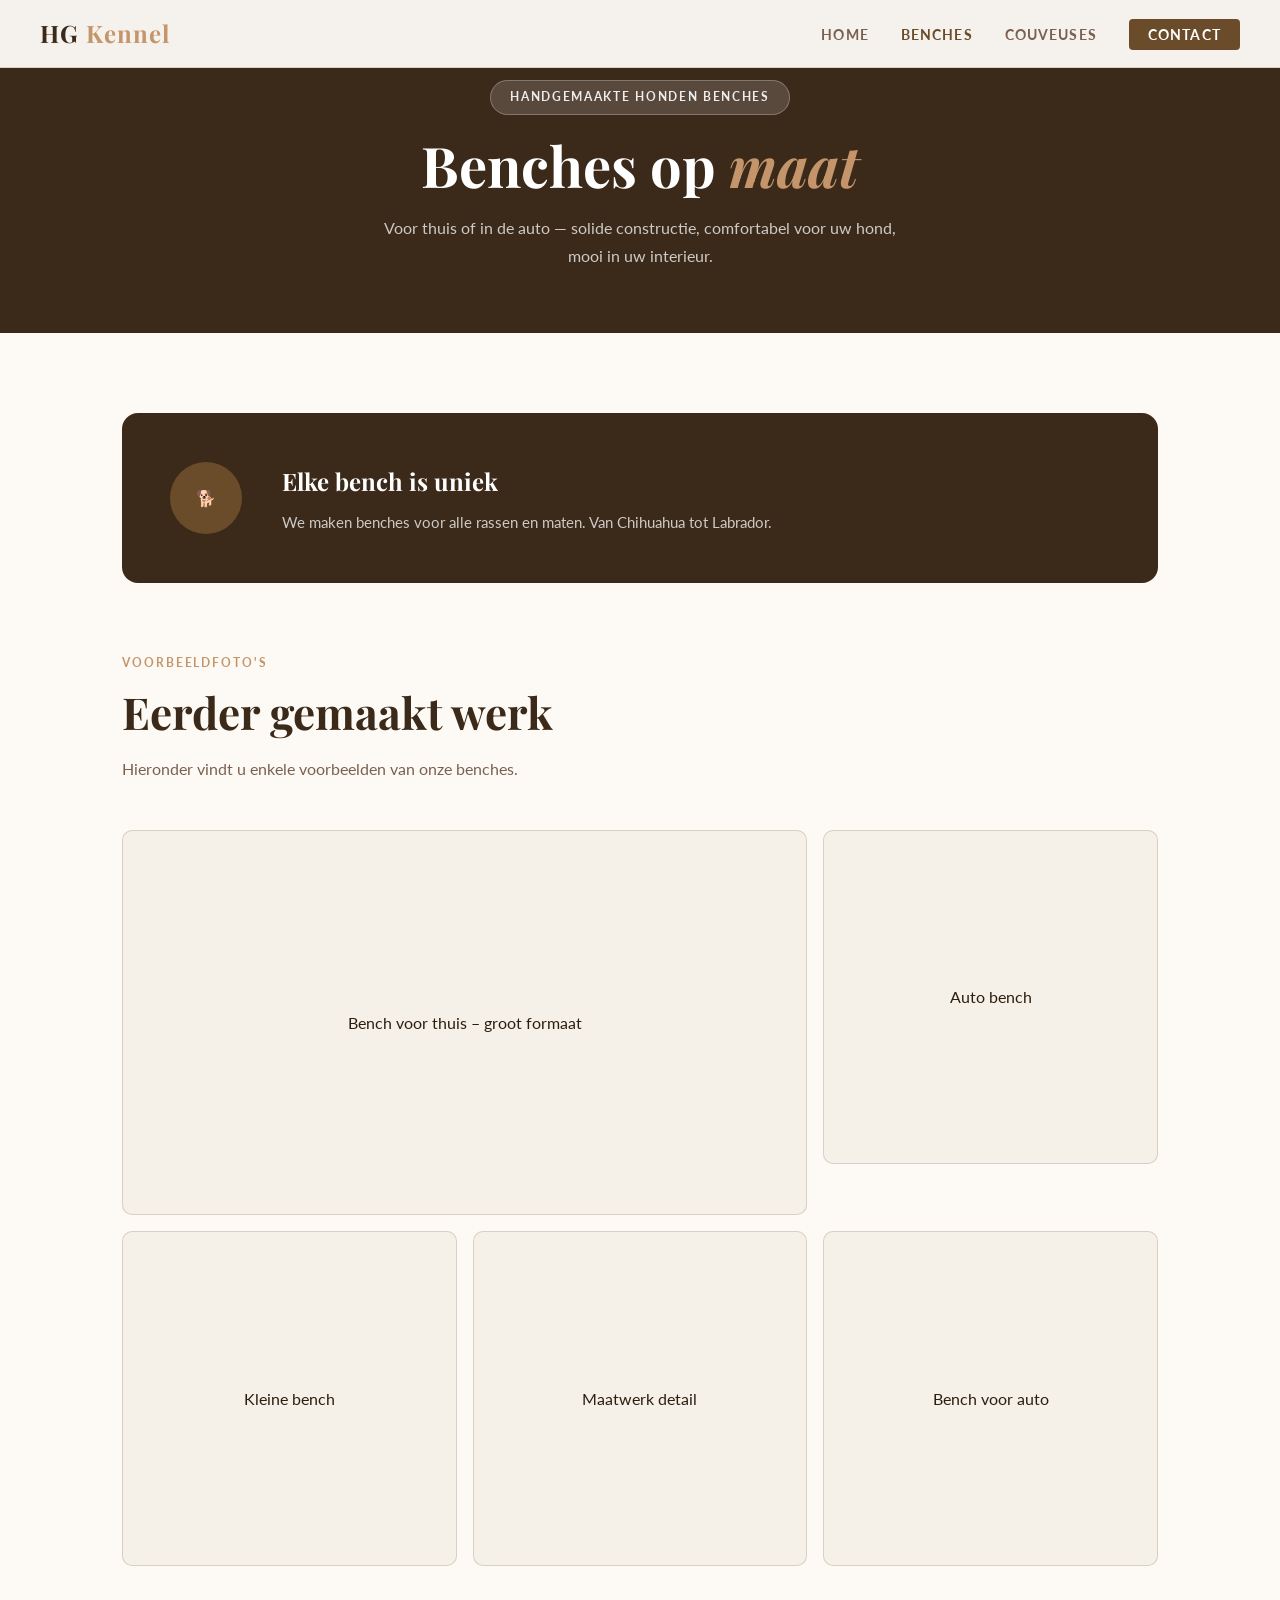
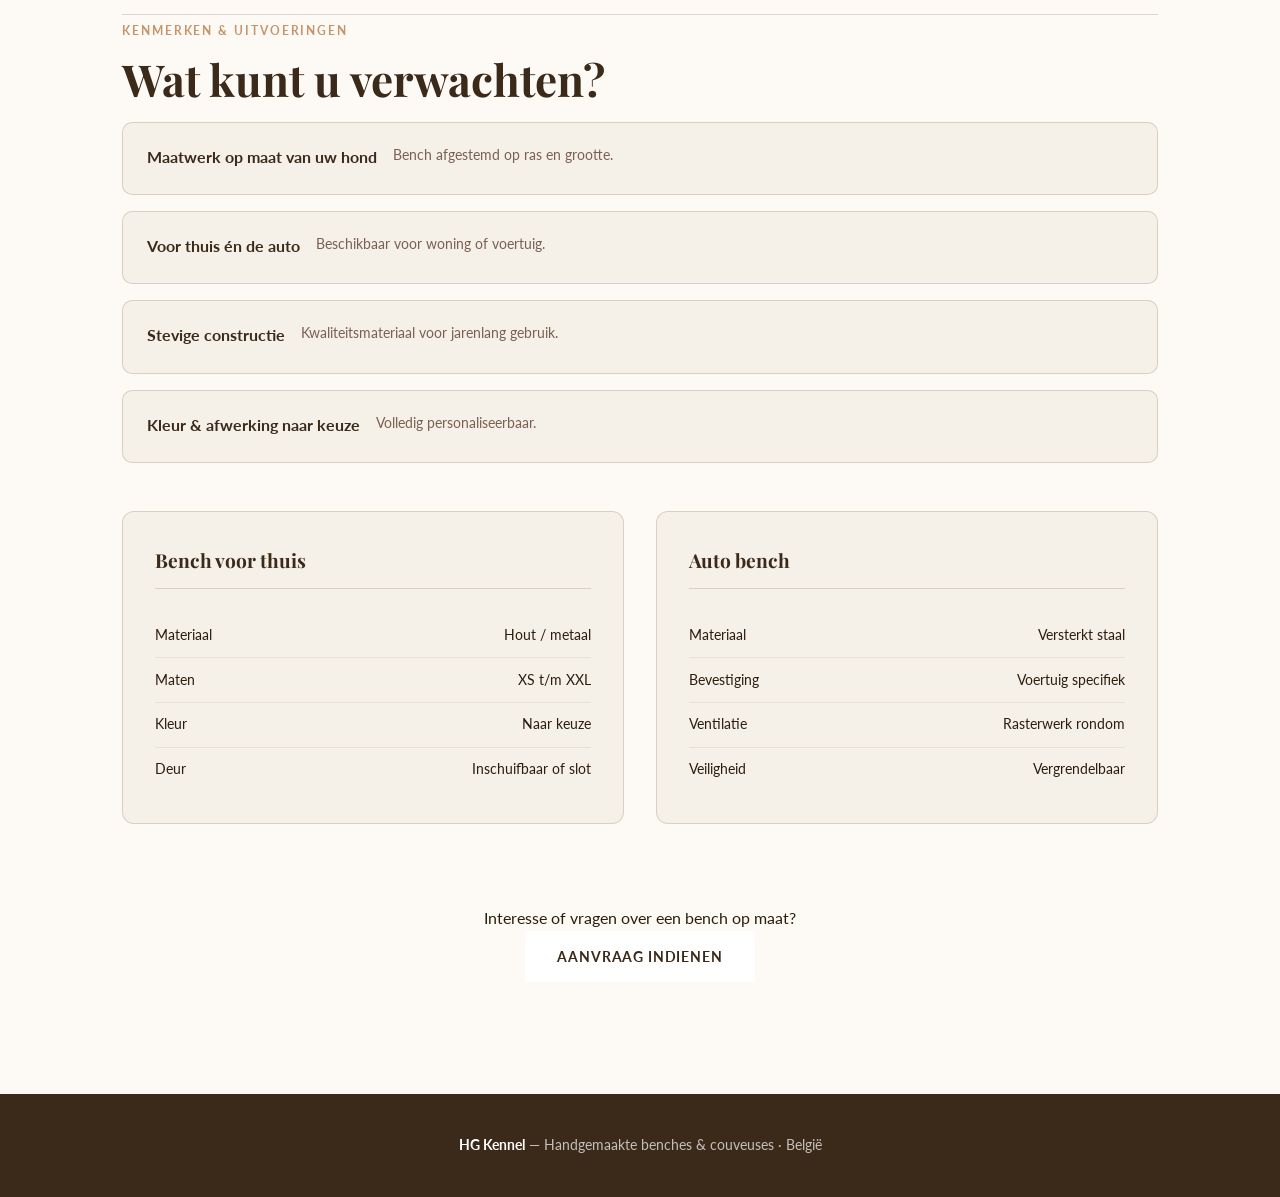
==== benches.html @ 260e10c1 "Add initial HTML structure and CSS for HG Kennel website - Created main pages: index.html, benches.h" ====
<!DOCTYPE html>
<html lang="nl">
<head>
<meta charset="UTF-8">
<meta name="viewport" content="width=device-width, initial-scale=1.0">
<title>Benches - HG Kennel</title>

<link href="https://fonts.googleapis.com/css2?family=Playfair+Display:wght@400;700&family=Lato:wght@300;400;700&display=swap" rel="stylesheet">
<link rel="stylesheet" href="css/style.css">
</head>

<body>

<nav>
  <a class="nav-logo" href="index.html">HG <span>Kennel</span></a>

  <ul class="nav-links">
    <li><a href="index.html">Home</a></li>
    <li><a href="benches.html" class="active">Benches</a></li>
    <li><a href="couveuses.html">Couveuses</a></li>
    <li><a href="contact.html" class="nav-cta">Contact</a></li>
  </ul>
</nav>

<div class="sub-hero">
    <span class="hero-badge">
      Handgemaakte honden benches
    </span>

    <h1>
      Benches op <em>maat</em>
    </h1>

    <p>
      Voor thuis of in de auto —
      solide constructie, comfortabel voor uw hond,
      mooi in uw interieur.
    </p>
</div>

<div class="section">

    <div class="highlight-box">

      <div class="hl-icon">
        🐕
      </div>

      <div>
        <h2>Elke bench is uniek</h2>

        <p>
          We maken benches voor alle rassen
          en maten. Van Chihuahua tot Labrador.
        </p>
      </div>

    </div>

    <span class="section-label">
      Voorbeeldfoto's
    </span>

    <h2 class="section-title">
      Eerder gemaakt werk
    </h2>

    <p class="section-sub">
      Hieronder vindt u enkele voorbeelden
      van onze benches.
    </p>

    <div class="gallery">

      <div class="gallery-item gallery-big">
        Bench voor thuis – groot formaat
      </div>

      <div class="gallery-item">
        Auto bench
      </div>

      <div class="gallery-item">
        Kleine bench
      </div>

      <div class="gallery-item">
        Maatwerk detail
      </div>

      <div class="gallery-item">
        Bench voor auto
      </div>

    </div>

    <hr class="divider">

    <span class="section-label">
      Kenmerken & uitvoeringen
    </span>

    <h2 class="section-title">
      Wat kunt u verwachten?
    </h2>

    <ul class="features-list">

      <li class="feature-item">
        <strong>Maatwerk op maat van uw hond</strong>
        <p>
          Bench afgestemd op ras en grootte.
        </p>
      </li>

      <li class="feature-item">
        <strong>Voor thuis én de auto</strong>
        <p>
          Beschikbaar voor woning of voertuig.
        </p>
      </li>

      <li class="feature-item">
        <strong>Stevige constructie</strong>
        <p>
          Kwaliteitsmateriaal voor jarenlang gebruik.
        </p>
      </li>

      <li class="feature-item">
        <strong>Kleur & afwerking naar keuze</strong>
        <p>
          Volledig personaliseerbaar.
        </p>
      </li>

    </ul>

    <div class="specs-grid">

      <div class="spec-card">

        <h3>Bench voor thuis</h3>

        <div class="spec-row">
          <span>Materiaal</span>
          <span>Hout / metaal</span>
        </div>

        <div class="spec-row">
          <span>Maten</span>
          <span>XS t/m XXL</span>
        </div>

        <div class="spec-row">
          <span>Kleur</span>
          <span>Naar keuze</span>
        </div>

        <div class="spec-row">
          <span>Deur</span>
          <span>Inschuifbaar of slot</span>
        </div>

      </div>

      <div class="spec-card">

        <h3>Auto bench</h3>

        <div class="spec-row">
          <span>Materiaal</span>
          <span>Versterkt staal</span>
        </div>

        <div class="spec-row">
          <span>Bevestiging</span>
          <span>Voertuig specifiek</span>
        </div>

        <div class="spec-row">
          <span>Ventilatie</span>
          <span>Rasterwerk rondom</span>
        </div>

        <div class="spec-row">
          <span>Veiligheid</span>
          <span>Vergrendelbaar</span>
        </div>

      </div>

    </div>

    <div style="text-align:center;padding:2rem 0;">

      <p>
        Interesse of vragen over een bench op maat?
      </p>

      <a href="contact.html"
         class="btn btn-primary">
         Aanvraag indienen
      </a>

    </div>

</div>

<footer>
  <p>
    <strong>HG Kennel</strong>
    — Handgemaakte benches &
    couveuses · België
  </p>
</footer>

</body>
</html>
---- css/style.css ----
*, *::before, *::after { box-sizing: border-box; margin: 0; padding: 0; }

  :root {
    --brown-dark: #3B2A1A;
    --brown-mid: #6B4C2A;
    --brown-light: #C4956A;
    --cream: #F5F0E8;
    --warm-white: #FDFAF5;
    --accent: #8B5E3C;
    --green: #4A6741;
    --text: #2C1E0F;
    --text-muted: #7A6050;
    --border: rgba(107,76,42,0.2);
  }

  html { scroll-behavior: smooth; font-size: 16px; }

  body {
    font-family: 'Lato', sans-serif;
    background: var(--warm-white);
    color: var(--text);
    line-height: 1.7;
    overflow-x: hidden;
  }

  /* ── NAV ── */
  nav {
    position: fixed; top: 0; left: 0; right: 0; z-index: 100;
    background: rgba(253,250,245,0.96);
    backdrop-filter: blur(8px);
    border-bottom: 1px solid var(--border);
    display: flex; align-items: center; justify-content: space-between;
    padding: 0 2.5rem; height: 68px;
  }
  .nav-logo {
    font-family: 'Playfair Display', serif;
    font-size: 1.5rem; font-weight: 700;
    color: var(--brown-dark); letter-spacing: 0.04em;
    text-decoration: none;
  }
  .nav-logo span { color: var(--brown-light); }
  .nav-links { display: flex; gap: 2rem; list-style: none; }
  .nav-links a {
    font-size: 0.875rem; font-weight: 700; letter-spacing: 0.08em;
    text-transform: uppercase; color: var(--text-muted);
    text-decoration: none; transition: color 0.2s;
  }
  .nav-links a:hover, .nav-links a.active { color: var(--brown-mid); }
  .nav-cta {
    background: var(--brown-mid); color: #fff !important;
    padding: 0.45rem 1.2rem; border-radius: 4px;
    transition: background 0.2s !important;
  }
  .nav-cta:hover { background: var(--brown-dark) !important; }

  /* ── PAGES ── */
  .page { display: none; padding-top: 68px; }
  .page.active { display: block; }

  /* ── HERO ── */
  .hero {
    min-height: 92vh;
    display: grid; place-items: center;
    background: linear-gradient(160deg, var(--brown-dark) 0%, var(--brown-mid) 60%, var(--brown-light) 100%);
    position: relative; overflow: hidden; text-align: center;
    padding: 4rem 2rem;
  }
  .hero::before {
    content: '';
    position: absolute; inset: 0;
    background: url("data:image/svg+xml,%3Csvg width='60' height='60' viewBox='0 0 60 60' xmlns='http://www.w3.org/2000/svg'%3E%3Cg fill='none' fill-rule='evenodd'%3E%3Cg fill='%23ffffff' fill-opacity='0.04'%3E%3Ccircle cx='30' cy='30' r='2'/%3E%3C/g%3E%3C/g%3E%3C/svg%3E");
  }
  .hero-inner { position: relative; z-index: 1; max-width: 720px; }
  .hero-badge {
    display: inline-block; background: rgba(255,255,255,0.15);
    color: rgba(255,255,255,0.9); font-size: 0.75rem; font-weight: 700;
    letter-spacing: 0.14em; text-transform: uppercase;
    padding: 0.4rem 1.2rem; border-radius: 100px;
    border: 1px solid rgba(255,255,255,0.25); margin-bottom: 1.5rem;
  }
  .hero h1 {
    font-family: 'Playfair Display', serif;
    font-size: clamp(2.5rem, 6vw, 4.5rem);
    color: #fff; line-height: 1.15; margin-bottom: 1.25rem;
  }
  .hero h1 em { font-style: italic; color: var(--brown-light); }
  .hero p {
    font-size: 1.125rem; color: rgba(255,255,255,0.82);
    max-width: 520px; margin: 0 auto 2.5rem;
  }
  .hero-btns { display: flex; gap: 1rem; justify-content: center; flex-wrap: wrap; }
  .btn {
    display: inline-block; padding: 0.85rem 2rem;
    font-size: 0.875rem; font-weight: 700; letter-spacing: 0.06em;
    text-transform: uppercase; text-decoration: none;
    border-radius: 4px; cursor: pointer; border: none;
    transition: transform 0.15s, opacity 0.15s;
  }
  .btn:hover { transform: translateY(-2px); opacity: 0.92; }
  .btn-primary { background: #fff; color: var(--brown-dark); }
  .btn-outline { background: transparent; color: #fff; border: 1.5px solid rgba(255,255,255,0.5); }

  /* ── USP STRIP ── */
  .usp-strip {
    background: var(--cream); border-top: 1px solid var(--border);
    border-bottom: 1px solid var(--border);
    display: flex; justify-content: center; flex-wrap: wrap; gap: 0;
  }
  .usp-item {
    display: flex; align-items: center; gap: 0.75rem;
    padding: 1.25rem 2.5rem; border-right: 1px solid var(--border);
    font-size: 0.875rem; font-weight: 700; color: var(--brown-mid);
    letter-spacing: 0.04em;
  }
  .usp-item:last-child { border-right: none; }
  .usp-icon {
    width: 36px; height: 36px; background: var(--brown-mid);
    border-radius: 50%; display: flex; align-items: center; justify-content: center;
    flex-shrink: 0;
  }
  .usp-icon svg { width: 18px; height: 18px; fill: #fff; }

  /* ── SECTION ── */
  .section { padding: 5rem 2rem; max-width: 1100px; margin: 0 auto; }
  .section-label {
    display: inline-block; color: var(--brown-light);
    font-size: 0.75rem; font-weight: 700; letter-spacing: 0.16em;
    text-transform: uppercase; margin-bottom: 0.75rem;
  }
  .section-title {
    font-family: 'Playfair Display', serif;
    font-size: clamp(1.75rem, 4vw, 2.75rem);
    color: var(--brown-dark); line-height: 1.2; margin-bottom: 1rem;
  }
  .section-sub {
    font-size: 1rem; color: var(--text-muted);
    max-width: 600px; margin-bottom: 3rem;
  }

  /* ── PRODUCT CARDS ── */
  .product-grid {
    display: grid; grid-template-columns: repeat(auto-fit, minmax(280px, 1fr));
    gap: 1.75rem; margin-bottom: 4rem;
  }
  .product-card {
    background: var(--warm-white);
    border: 1px solid var(--border); border-radius: 12px;
    overflow: hidden; cursor: pointer;
    transition: transform 0.2s, box-shadow 0.2s;
  }
  .product-card:hover { transform: translateY(-6px); box-shadow: 0 12px 32px rgba(59,42,26,0.12); }
  .card-img {
    height: 220px; background: var(--cream);
    display: flex; align-items: center; justify-content: center;
    overflow: hidden; position: relative;
  }
  .card-img svg { width: 120px; height: 120px; opacity: 0.25; }
  .card-img-label {
    position: absolute; bottom: 12px; left: 12px;
    background: var(--brown-mid); color: #fff;
    font-size: 0.7rem; font-weight: 700; letter-spacing: 0.1em;
    text-transform: uppercase; padding: 0.3rem 0.75rem; border-radius: 100px;
  }
  .card-body { padding: 1.5rem; }
  .card-body h3 {
    font-family: 'Playfair Display', serif;
    font-size: 1.25rem; color: var(--brown-dark); margin-bottom: 0.5rem;
  }
  .card-body p { font-size: 0.9rem; color: var(--text-muted); margin-bottom: 1.25rem; }
  .card-link {
    font-size: 0.8rem; font-weight: 700; letter-spacing: 0.08em;
    text-transform: uppercase; color: var(--brown-mid); text-decoration: none;
    display: inline-flex; align-items: center; gap: 0.4rem;
  }
  .card-link svg { width: 14px; height: 14px; }

  /* ── PHOTO GALLERY ── */
  .gallery {
    display: grid;
    grid-template-columns: repeat(3, 1fr);
    gap: 1rem; margin-bottom: 3rem;
  }
  .gallery-item {
    border-radius: 10px; overflow: hidden;
    background: var(--cream); aspect-ratio: 1;
    display: flex; align-items: center; justify-content: center;
    border: 1px solid var(--border); position: relative;
  }
  .gallery-item svg { width: 64px; height: 64px; opacity: 0.2; }
  .gallery-item .photo-placeholder {
    position: absolute; inset: 0;
    display: flex; flex-direction: column;
    align-items: center; justify-content: center; gap: 0.5rem;
  }
  .gallery-item .photo-placeholder span {
    font-size: 0.7rem; color: var(--text-muted);
    font-weight: 700; letter-spacing: 0.06em;
    text-transform: uppercase;
  }
  .gallery-big { grid-column: span 2; aspect-ratio: 16/9; }

  /* ── SPECS TABLE ── */
  .specs-grid {
    display: grid; grid-template-columns: 1fr 1fr; gap: 2rem; margin-bottom: 3rem;
  }
  .spec-card {
    background: var(--cream); border-radius: 12px;
    padding: 2rem; border: 1px solid var(--border);
  }
  .spec-card h3 {
    font-family: 'Playfair Display', serif;
    color: var(--brown-dark); font-size: 1.2rem; margin-bottom: 1.5rem;
    padding-bottom: 0.75rem; border-bottom: 1px solid var(--border);
  }
  .spec-row {
    display: flex; justify-content: space-between; align-items: flex-start;
    padding: 0.6rem 0; border-bottom: 1px solid rgba(107,76,42,0.1);
    font-size: 0.9rem;
  }
  .spec-row:last-child { border-bottom: none; }
  .spec-key { color: var(--text-muted); }
  .spec-val { color: var(--brown-dark); font-weight: 700; text-align: right; max-width: 55%; }

  /* ── CONTACT FORM ── */
  .form-wrap {
    background: var(--cream); border-radius: 16px;
    border: 1px solid var(--border); padding: 3rem;
    max-width: 680px;
  }
  .form-title {
    font-family: 'Playfair Display', serif;
    font-size: 1.75rem; color: var(--brown-dark); margin-bottom: 0.5rem;
  }
  .form-sub { font-size: 0.9rem; color: var(--text-muted); margin-bottom: 2rem; }
  .form-grid { display: grid; grid-template-columns: 1fr 1fr; gap: 1.25rem; }
  .form-group { display: flex; flex-direction: column; gap: 0.4rem; }
  .form-group.full { grid-column: span 2; }
  .form-group label {
    font-size: 0.78rem; font-weight: 700; letter-spacing: 0.08em;
    text-transform: uppercase; color: var(--text-muted);
  }
  .form-group input, .form-group select, .form-group textarea {
    background: var(--warm-white); border: 1px solid var(--border);
    border-radius: 6px; padding: 0.75rem 1rem;
    font-family: 'Lato', sans-serif; font-size: 0.95rem; color: var(--text);
    outline: none; transition: border-color 0.2s;
    width: 100%;
  }
  .form-group input:focus, .form-group select:focus, .form-group textarea:focus {
    border-color: var(--brown-light);
  }
  .form-group textarea { min-height: 120px; resize: vertical; }
  .form-submit {
    margin-top: 1.5rem;
    background: var(--brown-mid); color: #fff;
    padding: 0.9rem 2.5rem; border: none; border-radius: 6px;
    font-family: 'Lato', sans-serif; font-size: 0.875rem; font-weight: 700;
    letter-spacing: 0.08em; text-transform: uppercase; cursor: pointer;
    transition: background 0.2s;
  }
  .form-submit:hover { background: var(--brown-dark); }
  .form-success {
    display: none; background: #EAF3E0; border: 1px solid #7BAD5B;
    color: #2E5B1A; border-radius: 8px; padding: 1rem 1.5rem;
    margin-top: 1rem; font-size: 0.9rem;
  }
  .form-success.show { display: block; }

  /* ── PAGE-SPECIFIC HERO ── */
  .sub-hero {
    background: var(--brown-dark); padding: 5rem 2rem 4rem;
    text-align: center;
  }
  .sub-hero .hero-badge { margin-bottom: 1rem; }
  .sub-hero h1 {
    font-family: 'Playfair Display', serif;
    font-size: clamp(2rem, 5vw, 3.5rem); color: #fff;
    line-height: 1.2; margin-bottom: 1rem;
  }
  .sub-hero h1 em { font-style: italic; color: var(--brown-light); }
  .sub-hero p { color: rgba(255,255,255,0.75); max-width: 540px; margin: 0 auto; }

  /* ── DIVIDER ── */
  .divider { border: none; border-top: 1px solid var(--border); margin: 0; }

  /* ── HIGHLIGHT BOX ── */
  .highlight-box {
    background: var(--brown-dark); color: #fff;
    border-radius: 16px; padding: 3rem; display: flex;
    align-items: center; gap: 2.5rem; margin-bottom: 4rem;
    flex-wrap: wrap;
  }
  .highlight-box .hl-icon {
    width: 72px; height: 72px; background: var(--brown-mid);
    border-radius: 50%; display: flex; align-items: center; justify-content: center;
    flex-shrink: 0;
  }
  .highlight-box .hl-icon svg { width: 36px; height: 36px; fill: #fff; }
  .highlight-box h2 {
    font-family: 'Playfair Display', serif;
    font-size: 1.5rem; margin-bottom: 0.5rem;
  }
  .highlight-box p { color: rgba(255,255,255,0.75); font-size: 0.95rem; }

  /* ── FEATURES LIST ── */
  .features-list { list-style: none; display: grid; gap: 1rem; margin-bottom: 3rem; }
  .feature-item {
    display: flex; align-items: flex-start; gap: 1rem;
    padding: 1.25rem 1.5rem; background: var(--cream);
    border-radius: 10px; border: 1px solid var(--border);
  }
  .feature-dot {
    width: 10px; height: 10px; background: var(--brown-light);
    border-radius: 50%; margin-top: 7px; flex-shrink: 0;
  }
  .feature-item strong { display: block; color: var(--brown-dark); margin-bottom: 0.25rem; }
  .feature-item p { font-size: 0.9rem; color: var(--text-muted); margin: 0; }

  /* ── FOOTER ── */
  footer {
    background: var(--brown-dark); color: rgba(255,255,255,0.7);
    text-align: center; padding: 2.5rem; font-size: 0.85rem;
    margin-top: 0;
  }
  footer strong { color: #fff; }

  @media (max-width: 700px) {
    nav { padding: 0 1.25rem; }
    .nav-links { gap: 1rem; }
    .usp-item { padding: 1rem 1.25rem; font-size: 0.8rem; }
    .specs-grid { grid-template-columns: 1fr; }
    .form-grid { grid-template-columns: 1fr; }
    .form-group.full { grid-column: span 1; }
    .gallery { grid-template-columns: repeat(2, 1fr); }
    .gallery-big { grid-column: span 2; }
    .form-wrap { padding: 1.75rem; }
    .highlight-box { flex-direction: column; text-align: center; }
  }
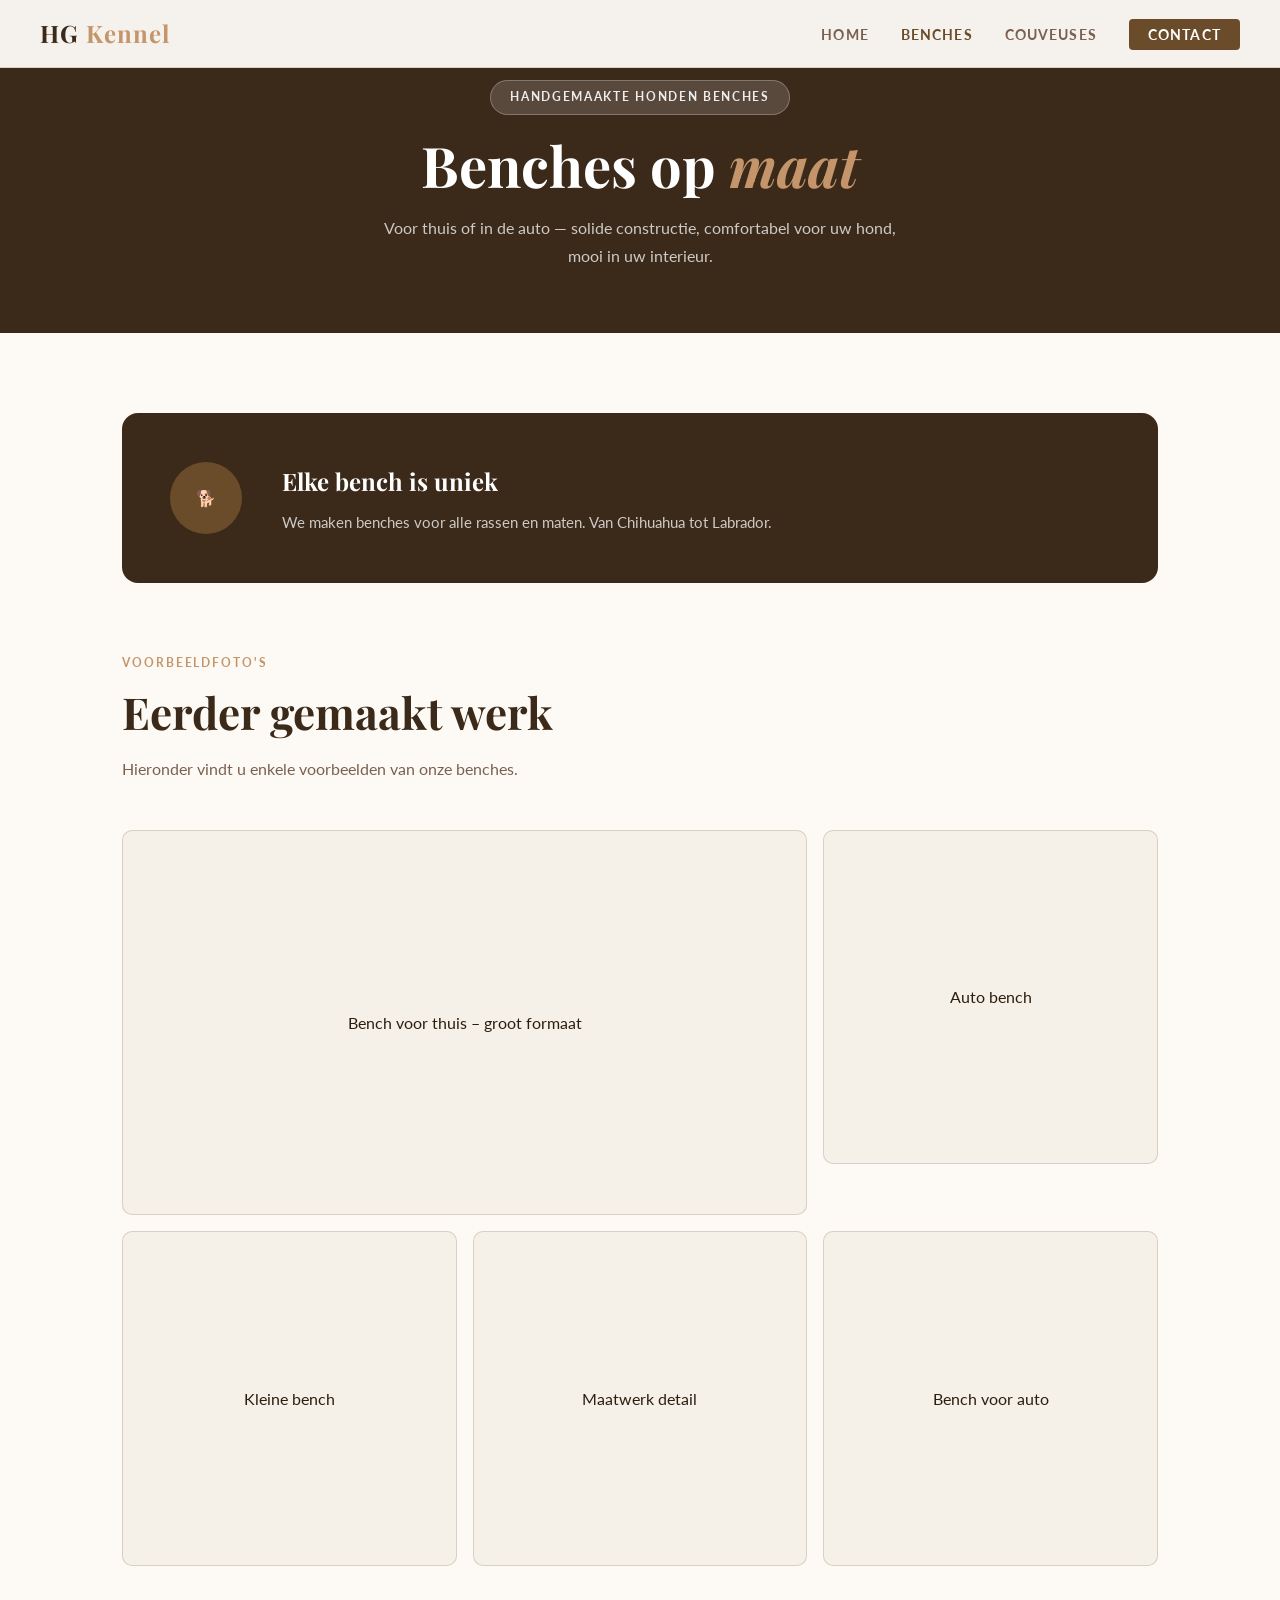
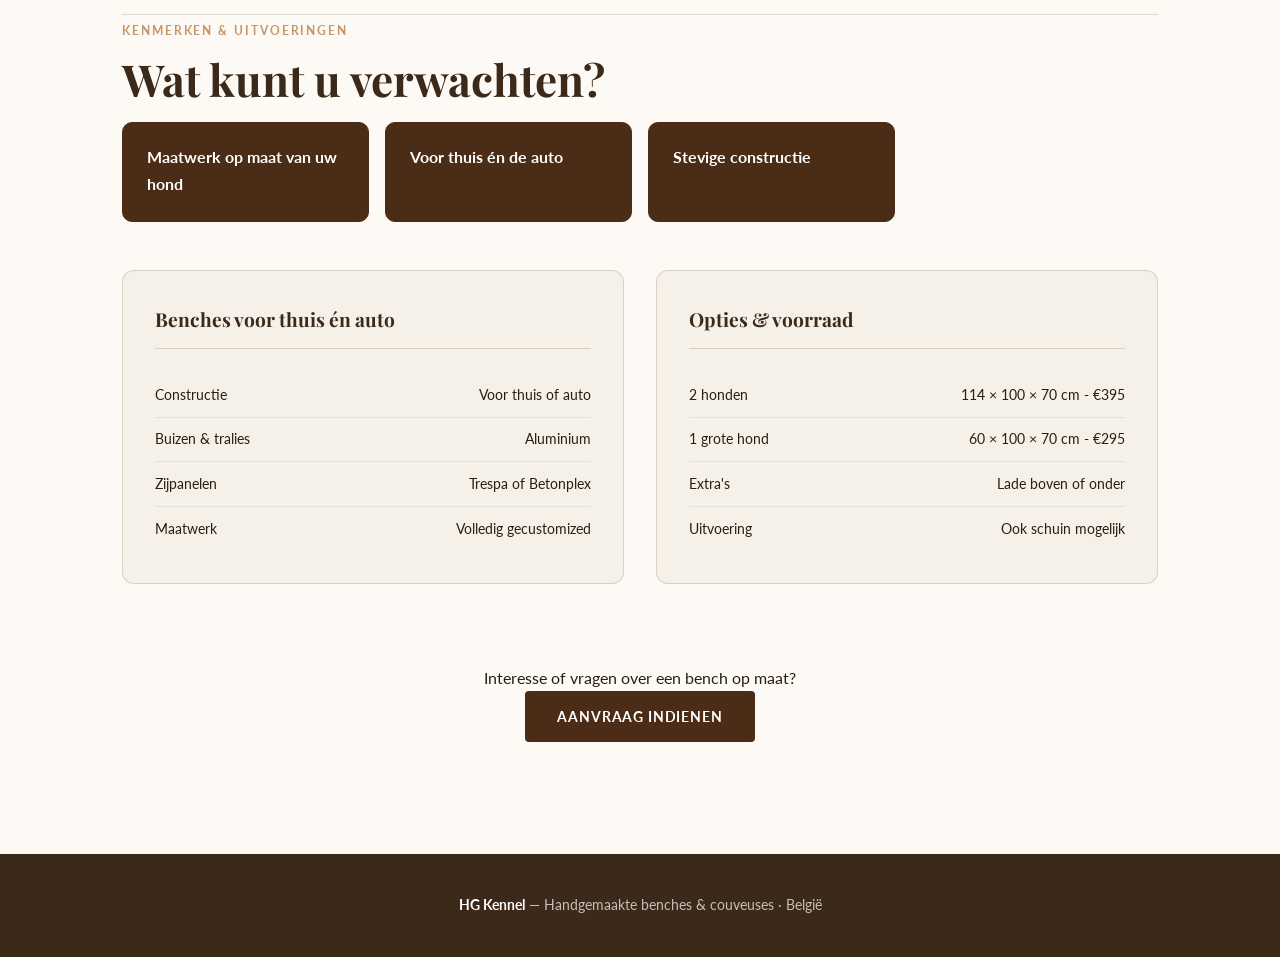
==== commit 1de75e95: "test" ====
--- a/benches.html
+++ b/benches.html
@@ -104,35 +104,23 @@
       Wat kunt u verwachten?
     </h2>
 
-    <ul class="features-list">
-
-      <li class="feature-item">
-        <strong>Maatwerk op maat van uw hond</strong>
-        <p>
-          Bench afgestemd op ras en grootte.
-        </p>
+    <ul class="features-list" style="display:grid;grid-template-columns:repeat(4,1fr);gap:1rem;width:100%;">
+
+      <li class="feature-item" style="background:#4a2c17;border-color:#4a2c17;color:#fff;">
+        <strong style="color:#fff;">Maatwerk op maat van uw hond</strong>
+        
       </li>
 
-      <li class="feature-item">
-        <strong>Voor thuis én de auto</strong>
-        <p>
-          Beschikbaar voor woning of voertuig.
-        </p>
+      <li class="feature-item" style="background:#4a2c17;border-color:#4a2c17;color:#fff;">
+        <strong style="color:#fff;">Voor thuis én de auto</strong>
+        
       </li>
 
-      <li class="feature-item">
-        <strong>Stevige constructie</strong>
-        <p>
-          Kwaliteitsmateriaal voor jarenlang gebruik.
-        </p>
+      <li class="feature-item" style="background:#4a2c17;border-color:#4a2c17;color:#fff;">
+        <strong style="color:#fff;">Stevige constructie</strong>
+        
       </li>
 
-      <li class="feature-item">
-        <strong>Kleur & afwerking naar keuze</strong>
-        <p>
-          Volledig personaliseerbaar.
-        </p>
-      </li>
 
     </ul>
 
@@ -140,52 +128,52 @@
 
       <div class="spec-card">
 
-        <h3>Bench voor thuis</h3>
-
-        <div class="spec-row">
-          <span>Materiaal</span>
-          <span>Hout / metaal</span>
-        </div>
-
-        <div class="spec-row">
-          <span>Maten</span>
-          <span>XS t/m XXL</span>
-        </div>
-
-        <div class="spec-row">
-          <span>Kleur</span>
-          <span>Naar keuze</span>
-        </div>
-
-        <div class="spec-row">
-          <span>Deur</span>
-          <span>Inschuifbaar of slot</span>
+        <h3>Benches voor thuis én auto</h3>
+
+        <div class="spec-row">
+          <span>Constructie</span>
+          <span>Voor thuis of auto</span>
+        </div>
+
+        <div class="spec-row">
+          <span>Buizen & tralies</span>
+          <span>Aluminium</span>
+        </div>
+
+        <div class="spec-row">
+          <span>Zijpanelen</span>
+          <span>Trespa of Betonplex</span>
+        </div>
+
+        <div class="spec-row">
+          <span>Maatwerk</span>
+          <span>Volledig gecustomized</span>
         </div>
 
       </div>
 
       <div class="spec-card">
 
-        <h3>Auto bench</h3>
-
-        <div class="spec-row">
-          <span>Materiaal</span>
-          <span>Versterkt staal</span>
-        </div>
-
-        <div class="spec-row">
-          <span>Bevestiging</span>
-          <span>Voertuig specifiek</span>
-        </div>
-
-        <div class="spec-row">
-          <span>Ventilatie</span>
-          <span>Rasterwerk rondom</span>
-        </div>
-
-        <div class="spec-row">
-          <span>Veiligheid</span>
-          <span>Vergrendelbaar</span>
+        <h3>Opties & voorraad</h3>
+
+        <div class="spec-row">
+          <span>2 honden</span>
+          <span>114 × 100 × 70 cm - €395</span>
+        </div>
+
+        <div class="spec-row">
+          <span>1 grote hond</span>
+          <span>60 × 100 × 70 cm - €295</span>
+        </div>
+
+        <div class="spec-row">
+          <span>Extra's</span>
+          <span>Lade boven of onder</span>
+        </div>
+
+        <div class="spec-row">
+          <span>Uitvoering</span>
+          <span>Ook schuin mogelijk</span>
         </div>
 
       </div>
@@ -199,7 +187,7 @@
       </p>
 
       <a href="contact.html"
-         class="btn btn-primary">
+         class="btn btn-primary" style="background:#4a2c17;border-color:#4a2c17;color:#fff;">
          Aanvraag indienen
       </a>
 
--- a/css/style.css
+++ b/css/style.css
@@ -1,338 +1,338 @@
-  *, *::before, *::after { box-sizing: border-box; margin: 0; padding: 0; }
-
-  :root {
-    --brown-dark: #3B2A1A;
-    --brown-mid: #6B4C2A;
-    --brown-light: #C4956A;
-    --cream: #F5F0E8;
-    --warm-white: #FDFAF5;
-    --accent: #8B5E3C;
-    --green: #4A6741;
-    --text: #2C1E0F;
-    --text-muted: #7A6050;
-    --border: rgba(107,76,42,0.2);
-  }
-
-  html { scroll-behavior: smooth; font-size: 16px; }
-
-  body {
-    font-family: 'Lato', sans-serif;
-    background: var(--warm-white);
-    color: var(--text);
-    line-height: 1.7;
-    overflow-x: hidden;
-  }
-
-  /* ── NAV ── */
-  nav {
-    position: fixed; top: 0; left: 0; right: 0; z-index: 100;
-    background: rgba(253,250,245,0.96);
-    backdrop-filter: blur(8px);
-    border-bottom: 1px solid var(--border);
-    display: flex; align-items: center; justify-content: space-between;
-    padding: 0 2.5rem; height: 68px;
-  }
-  .nav-logo {
-    font-family: 'Playfair Display', serif;
-    font-size: 1.5rem; font-weight: 700;
-    color: var(--brown-dark); letter-spacing: 0.04em;
-    text-decoration: none;
-  }
-  .nav-logo span { color: var(--brown-light); }
-  .nav-links { display: flex; gap: 2rem; list-style: none; }
-  .nav-links a {
-    font-size: 0.875rem; font-weight: 700; letter-spacing: 0.08em;
-    text-transform: uppercase; color: var(--text-muted);
-    text-decoration: none; transition: color 0.2s;
-  }
-  .nav-links a:hover, .nav-links a.active { color: var(--brown-mid); }
-  .nav-cta {
-    background: var(--brown-mid); color: #fff !important;
-    padding: 0.45rem 1.2rem; border-radius: 4px;
-    transition: background 0.2s !important;
-  }
-  .nav-cta:hover { background: var(--brown-dark) !important; }
-
-  /* ── PAGES ── */
-  .page { display: none; padding-top: 68px; }
-  .page.active { display: block; }
-
-  /* ── HERO ── */
-  .hero {
-    min-height: 92vh;
-    display: grid; place-items: center;
-    background: linear-gradient(160deg, var(--brown-dark) 0%, var(--brown-mid) 60%, var(--brown-light) 100%);
-    position: relative; overflow: hidden; text-align: center;
-    padding: 4rem 2rem;
-  }
-  .hero::before {
-    content: '';
-    position: absolute; inset: 0;
-    background: url("data:image/svg+xml,%3Csvg width='60' height='60' viewBox='0 0 60 60' xmlns='http://www.w3.org/2000/svg'%3E%3Cg fill='none' fill-rule='evenodd'%3E%3Cg fill='%23ffffff' fill-opacity='0.04'%3E%3Ccircle cx='30' cy='30' r='2'/%3E%3C/g%3E%3C/g%3E%3C/svg%3E");
-  }
-  .hero-inner { position: relative; z-index: 1; max-width: 720px; }
-  .hero-badge {
-    display: inline-block; background: rgba(255,255,255,0.15);
-    color: rgba(255,255,255,0.9); font-size: 0.75rem; font-weight: 700;
-    letter-spacing: 0.14em; text-transform: uppercase;
-    padding: 0.4rem 1.2rem; border-radius: 100px;
-    border: 1px solid rgba(255,255,255,0.25); margin-bottom: 1.5rem;
-  }
-  .hero h1 {
-    font-family: 'Playfair Display', serif;
-    font-size: clamp(2.5rem, 6vw, 4.5rem);
-    color: #fff; line-height: 1.15; margin-bottom: 1.25rem;
-  }
-  .hero h1 em { font-style: italic; color: var(--brown-light); }
-  .hero p {
-    font-size: 1.125rem; color: rgba(255,255,255,0.82);
-    max-width: 520px; margin: 0 auto 2.5rem;
-  }
-  .hero-btns { display: flex; gap: 1rem; justify-content: center; flex-wrap: wrap; }
-  .btn {
-    display: inline-block; padding: 0.85rem 2rem;
-    font-size: 0.875rem; font-weight: 700; letter-spacing: 0.06em;
-    text-transform: uppercase; text-decoration: none;
-    border-radius: 4px; cursor: pointer; border: none;
-    transition: transform 0.15s, opacity 0.15s;
-  }
-  .btn:hover { transform: translateY(-2px); opacity: 0.92; }
-  .btn-primary { background: #fff; color: var(--brown-dark); }
-  .btn-outline { background: transparent; color: #fff; border: 1.5px solid rgba(255,255,255,0.5); }
-
-  /* ── USP STRIP ── */
-  .usp-strip {
-    background: var(--cream); border-top: 1px solid var(--border);
-    border-bottom: 1px solid var(--border);
-    display: flex; justify-content: center; flex-wrap: wrap; gap: 0;
-  }
-  .usp-item {
-    display: flex; align-items: center; gap: 0.75rem;
-    padding: 1.25rem 2.5rem; border-right: 1px solid var(--border);
-    font-size: 0.875rem; font-weight: 700; color: var(--brown-mid);
-    letter-spacing: 0.04em;
-  }
-  .usp-item:last-child { border-right: none; }
-  .usp-icon {
-    width: 36px; height: 36px; background: var(--brown-mid);
-    border-radius: 50%; display: flex; align-items: center; justify-content: center;
-    flex-shrink: 0;
-  }
-  .usp-icon svg { width: 18px; height: 18px; fill: #fff; }
-
-  /* ── SECTION ── */
-  .section { padding: 5rem 2rem; max-width: 1100px; margin: 0 auto; }
-  .section-label {
-    display: inline-block; color: var(--brown-light);
-    font-size: 0.75rem; font-weight: 700; letter-spacing: 0.16em;
-    text-transform: uppercase; margin-bottom: 0.75rem;
-  }
-  .section-title {
-    font-family: 'Playfair Display', serif;
-    font-size: clamp(1.75rem, 4vw, 2.75rem);
-    color: var(--brown-dark); line-height: 1.2; margin-bottom: 1rem;
-  }
-  .section-sub {
-    font-size: 1rem; color: var(--text-muted);
-    max-width: 600px; margin-bottom: 3rem;
-  }
-
-  /* ── PRODUCT CARDS ── */
-  .product-grid {
-    display: grid; grid-template-columns: repeat(auto-fit, minmax(280px, 1fr));
-    gap: 1.75rem; margin-bottom: 4rem;
-  }
-  .product-card {
-    background: var(--warm-white);
-    border: 1px solid var(--border); border-radius: 12px;
-    overflow: hidden; cursor: pointer;
-    transition: transform 0.2s, box-shadow 0.2s;
-  }
-  .product-card:hover { transform: translateY(-6px); box-shadow: 0 12px 32px rgba(59,42,26,0.12); }
-  .card-img {
-    height: 220px; background: var(--cream);
-    display: flex; align-items: center; justify-content: center;
-    overflow: hidden; position: relative;
-  }
-  .card-img svg { width: 120px; height: 120px; opacity: 0.25; }
-  .card-img-label {
-    position: absolute; bottom: 12px; left: 12px;
-    background: var(--brown-mid); color: #fff;
-    font-size: 0.7rem; font-weight: 700; letter-spacing: 0.1em;
-    text-transform: uppercase; padding: 0.3rem 0.75rem; border-radius: 100px;
-  }
-  .card-body { padding: 1.5rem; }
-  .card-body h3 {
-    font-family: 'Playfair Display', serif;
-    font-size: 1.25rem; color: var(--brown-dark); margin-bottom: 0.5rem;
-  }
-  .card-body p { font-size: 0.9rem; color: var(--text-muted); margin-bottom: 1.25rem; }
-  .card-link {
-    font-size: 0.8rem; font-weight: 700; letter-spacing: 0.08em;
-    text-transform: uppercase; color: var(--brown-mid); text-decoration: none;
-    display: inline-flex; align-items: center; gap: 0.4rem;
-  }
-  .card-link svg { width: 14px; height: 14px; }
-
-  /* ── PHOTO GALLERY ── */
-  .gallery {
-    display: grid;
-    grid-template-columns: repeat(3, 1fr);
-    gap: 1rem; margin-bottom: 3rem;
-  }
-  .gallery-item {
-    border-radius: 10px; overflow: hidden;
-    background: var(--cream); aspect-ratio: 1;
-    display: flex; align-items: center; justify-content: center;
-    border: 1px solid var(--border); position: relative;
-  }
-  .gallery-item svg { width: 64px; height: 64px; opacity: 0.2; }
-  .gallery-item .photo-placeholder {
-    position: absolute; inset: 0;
-    display: flex; flex-direction: column;
-    align-items: center; justify-content: center; gap: 0.5rem;
-  }
-  .gallery-item .photo-placeholder span {
-    font-size: 0.7rem; color: var(--text-muted);
-    font-weight: 700; letter-spacing: 0.06em;
-    text-transform: uppercase;
-  }
-  .gallery-big { grid-column: span 2; aspect-ratio: 16/9; }
-
-  /* ── SPECS TABLE ── */
-  .specs-grid {
-    display: grid; grid-template-columns: 1fr 1fr; gap: 2rem; margin-bottom: 3rem;
-  }
-  .spec-card {
-    background: var(--cream); border-radius: 12px;
-    padding: 2rem; border: 1px solid var(--border);
-  }
-  .spec-card h3 {
-    font-family: 'Playfair Display', serif;
-    color: var(--brown-dark); font-size: 1.2rem; margin-bottom: 1.5rem;
-    padding-bottom: 0.75rem; border-bottom: 1px solid var(--border);
-  }
-  .spec-row {
-    display: flex; justify-content: space-between; align-items: flex-start;
-    padding: 0.6rem 0; border-bottom: 1px solid rgba(107,76,42,0.1);
-    font-size: 0.9rem;
-  }
-  .spec-row:last-child { border-bottom: none; }
-  .spec-key { color: var(--text-muted); }
-  .spec-val { color: var(--brown-dark); font-weight: 700; text-align: right; max-width: 55%; }
-
-  /* ── CONTACT FORM ── */
-  .form-wrap {
-    background: var(--cream); border-radius: 16px;
-    border: 1px solid var(--border); padding: 3rem;
-    max-width: 680px;
-  }
-  .form-title {
-    font-family: 'Playfair Display', serif;
-    font-size: 1.75rem; color: var(--brown-dark); margin-bottom: 0.5rem;
-  }
-  .form-sub { font-size: 0.9rem; color: var(--text-muted); margin-bottom: 2rem; }
-  .form-grid { display: grid; grid-template-columns: 1fr 1fr; gap: 1.25rem; }
-  .form-group { display: flex; flex-direction: column; gap: 0.4rem; }
-  .form-group.full { grid-column: span 2; }
-  .form-group label {
-    font-size: 0.78rem; font-weight: 700; letter-spacing: 0.08em;
-    text-transform: uppercase; color: var(--text-muted);
-  }
-  .form-group input, .form-group select, .form-group textarea {
-    background: var(--warm-white); border: 1px solid var(--border);
-    border-radius: 6px; padding: 0.75rem 1rem;
-    font-family: 'Lato', sans-serif; font-size: 0.95rem; color: var(--text);
-    outline: none; transition: border-color 0.2s;
-    width: 100%;
-  }
-  .form-group input:focus, .form-group select:focus, .form-group textarea:focus {
-    border-color: var(--brown-light);
-  }
-  .form-group textarea { min-height: 120px; resize: vertical; }
-  .form-submit {
-    margin-top: 1.5rem;
-    background: var(--brown-mid); color: #fff;
-    padding: 0.9rem 2.5rem; border: none; border-radius: 6px;
-    font-family: 'Lato', sans-serif; font-size: 0.875rem; font-weight: 700;
-    letter-spacing: 0.08em; text-transform: uppercase; cursor: pointer;
-    transition: background 0.2s;
-  }
-  .form-submit:hover { background: var(--brown-dark); }
-  .form-success {
-    display: none; background: #EAF3E0; border: 1px solid #7BAD5B;
-    color: #2E5B1A; border-radius: 8px; padding: 1rem 1.5rem;
-    margin-top: 1rem; font-size: 0.9rem;
-  }
-  .form-success.show { display: block; }
-
-  /* ── PAGE-SPECIFIC HERO ── */
-  .sub-hero {
-    background: var(--brown-dark); padding: 5rem 2rem 4rem;
-    text-align: center;
-  }
-  .sub-hero .hero-badge { margin-bottom: 1rem; }
-  .sub-hero h1 {
-    font-family: 'Playfair Display', serif;
-    font-size: clamp(2rem, 5vw, 3.5rem); color: #fff;
-    line-height: 1.2; margin-bottom: 1rem;
-  }
-  .sub-hero h1 em { font-style: italic; color: var(--brown-light); }
-  .sub-hero p { color: rgba(255,255,255,0.75); max-width: 540px; margin: 0 auto; }
-
-  /* ── DIVIDER ── */
-  .divider { border: none; border-top: 1px solid var(--border); margin: 0; }
-
-  /* ── HIGHLIGHT BOX ── */
-  .highlight-box {
-    background: var(--brown-dark); color: #fff;
-    border-radius: 16px; padding: 3rem; display: flex;
-    align-items: center; gap: 2.5rem; margin-bottom: 4rem;
-    flex-wrap: wrap;
-  }
-  .highlight-box .hl-icon {
-    width: 72px; height: 72px; background: var(--brown-mid);
-    border-radius: 50%; display: flex; align-items: center; justify-content: center;
-    flex-shrink: 0;
-  }
-  .highlight-box .hl-icon svg { width: 36px; height: 36px; fill: #fff; }
-  .highlight-box h2 {
-    font-family: 'Playfair Display', serif;
-    font-size: 1.5rem; margin-bottom: 0.5rem;
-  }
-  .highlight-box p { color: rgba(255,255,255,0.75); font-size: 0.95rem; }
-
-  /* ── FEATURES LIST ── */
-  .features-list { list-style: none; display: grid; gap: 1rem; margin-bottom: 3rem; }
-  .feature-item {
-    display: flex; align-items: flex-start; gap: 1rem;
-    padding: 1.25rem 1.5rem; background: var(--cream);
-    border-radius: 10px; border: 1px solid var(--border);
-  }
-  .feature-dot {
-    width: 10px; height: 10px; background: var(--brown-light);
-    border-radius: 50%; margin-top: 7px; flex-shrink: 0;
-  }
-  .feature-item strong { display: block; color: var(--brown-dark); margin-bottom: 0.25rem; }
-  .feature-item p { font-size: 0.9rem; color: var(--text-muted); margin: 0; }
-
-  /* ── FOOTER ── */
-  footer {
-    background: var(--brown-dark); color: rgba(255,255,255,0.7);
-    text-align: center; padding: 2.5rem; font-size: 0.85rem;
-    margin-top: 0;
-  }
-  footer strong { color: #fff; }
-
-  @media (max-width: 700px) {
-    nav { padding: 0 1.25rem; }
-    .nav-links { gap: 1rem; }
-    .usp-item { padding: 1rem 1.25rem; font-size: 0.8rem; }
-    .specs-grid { grid-template-columns: 1fr; }
-    .form-grid { grid-template-columns: 1fr; }
-    .form-group.full { grid-column: span 1; }
-    .gallery { grid-template-columns: repeat(2, 1fr); }
-    .gallery-big { grid-column: span 2; }
-    .form-wrap { padding: 1.75rem; }
-    .highlight-box { flex-direction: column; text-align: center; }
+  *, *::before, *::after { box-sizing: border-box; margin: 0; padding: 0; }
+
+  :root {
+    --brown-dark: #3B2A1A;
+    --brown-mid: #6B4C2A;
+    --brown-light: #C4956A;
+    --cream: #F5F0E8;
+    --warm-white: #FDFAF5;
+    --accent: #8B5E3C;
+    --green: #4A6741;
+    --text: #2C1E0F;
+    --text-muted: #7A6050;
+    --border: rgba(107,76,42,0.2);
+  }
+
+  html { scroll-behavior: smooth; font-size: 16px; }
+
+  body {
+    font-family: 'Lato', sans-serif;
+    background: var(--warm-white);
+    color: var(--text);
+    line-height: 1.7;
+    overflow-x: hidden;
+  }
+
+  /* ── NAV ── */
+  nav {
+    position: fixed; top: 0; left: 0; right: 0; z-index: 100;
+    background: rgba(253,250,245,0.96);
+    backdrop-filter: blur(8px);
+    border-bottom: 1px solid var(--border);
+    display: flex; align-items: center; justify-content: space-between;
+    padding: 0 2.5rem; height: 68px;
+  }
+  .nav-logo {
+    font-family: 'Playfair Display', serif;
+    font-size: 1.5rem; font-weight: 700;
+    color: var(--brown-dark); letter-spacing: 0.04em;
+    text-decoration: none;
+  }
+  .nav-logo span { color: var(--brown-light); }
+  .nav-links { display: flex; gap: 2rem; list-style: none; }
+  .nav-links a {
+    font-size: 0.875rem; font-weight: 700; letter-spacing: 0.08em;
+    text-transform: uppercase; color: var(--text-muted);
+    text-decoration: none; transition: color 0.2s;
+  }
+  .nav-links a:hover, .nav-links a.active { color: var(--brown-mid); }
+  .nav-cta {
+    background: var(--brown-mid); color: #fff !important;
+    padding: 0.45rem 1.2rem; border-radius: 4px;
+    transition: background 0.2s !important;
+  }
+  .nav-cta:hover { background: var(--brown-dark) !important; }
+
+  /* ── PAGES ── */
+  .page { display: none; padding-top: 68px; }
+  .page.active { display: block; }
+
+  /* ── HERO ── */
+  .hero {
+    min-height: 92vh;
+    display: grid; place-items: center;
+    background: linear-gradient(160deg, var(--brown-dark) 0%, var(--brown-mid) 60%, var(--brown-light) 100%);
+    position: relative; overflow: hidden; text-align: center;
+    padding: 4rem 2rem;
+  }
+  .hero::before {
+    content: '';
+    position: absolute; inset: 0;
+    background: url("data:image/svg+xml,%3Csvg width='60' height='60' viewBox='0 0 60 60' xmlns='http://www.w3.org/2000/svg'%3E%3Cg fill='none' fill-rule='evenodd'%3E%3Cg fill='%23ffffff' fill-opacity='0.04'%3E%3Ccircle cx='30' cy='30' r='2'/%3E%3C/g%3E%3C/g%3E%3C/svg%3E");
+  }
+  .hero-inner { position: relative; z-index: 1; max-width: 720px; }
+  .hero-badge {
+    display: inline-block; background: rgba(255,255,255,0.15);
+    color: rgba(255,255,255,0.9); font-size: 0.75rem; font-weight: 700;
+    letter-spacing: 0.14em; text-transform: uppercase;
+    padding: 0.4rem 1.2rem; border-radius: 100px;
+    border: 1px solid rgba(255,255,255,0.25); margin-bottom: 1.5rem;
+  }
+  .hero h1 {
+    font-family: 'Playfair Display', serif;
+    font-size: clamp(2.5rem, 6vw, 4.5rem);
+    color: #fff; line-height: 1.15; margin-bottom: 1.25rem;
+  }
+  .hero h1 em { font-style: italic; color: var(--brown-light); }
+  .hero p {
+    font-size: 1.125rem; color: rgba(255,255,255,0.82);
+    max-width: 520px; margin: 0 auto 2.5rem;
+  }
+  .hero-btns { display: flex; gap: 1rem; justify-content: center; flex-wrap: wrap; }
+  .btn {
+    display: inline-block; padding: 0.85rem 2rem;
+    font-size: 0.875rem; font-weight: 700; letter-spacing: 0.06em;
+    text-transform: uppercase; text-decoration: none;
+    border-radius: 4px; cursor: pointer; border: none;
+    transition: transform 0.15s, opacity 0.15s;
+  }
+  .btn:hover { transform: translateY(-2px); opacity: 0.92; }
+  .btn-primary { background: #fff; color: var(--brown-dark); }
+  .btn-outline { background: transparent; color: #fff; border: 1.5px solid rgba(255,255,255,0.5); }
+
+  /* ── USP STRIP ── */
+  .usp-strip {
+    background: var(--cream); border-top: 1px solid var(--border);
+    border-bottom: 1px solid var(--border);
+    display: flex; justify-content: center; flex-wrap: wrap; gap: 0;
+  }
+  .usp-item {
+    display: flex; align-items: center; gap: 0.75rem;
+    padding: 1.25rem 2.5rem; border-right: 1px solid var(--border);
+    font-size: 0.875rem; font-weight: 700; color: var(--brown-mid);
+    letter-spacing: 0.04em;
+  }
+  .usp-item:last-child { border-right: none; }
+  .usp-icon {
+    width: 36px; height: 36px; background: var(--brown-mid);
+    border-radius: 50%; display: flex; align-items: center; justify-content: center;
+    flex-shrink: 0;
+  }
+  .usp-icon svg { width: 18px; height: 18px; fill: #fff; }
+
+  /* ── SECTION ── */
+  .section { padding: 5rem 2rem; max-width: 1100px; margin: 0 auto; }
+  .section-label {
+    display: inline-block; color: var(--brown-light);
+    font-size: 0.75rem; font-weight: 700; letter-spacing: 0.16em;
+    text-transform: uppercase; margin-bottom: 0.75rem;
+  }
+  .section-title {
+    font-family: 'Playfair Display', serif;
+    font-size: clamp(1.75rem, 4vw, 2.75rem);
+    color: var(--brown-dark); line-height: 1.2; margin-bottom: 1rem;
+  }
+  .section-sub {
+    font-size: 1rem; color: var(--text-muted);
+    max-width: 600px; margin-bottom: 3rem;
+  }
+
+  /* ── PRODUCT CARDS ── */
+  .product-grid {
+    display: grid; grid-template-columns: repeat(auto-fit, minmax(280px, 1fr));
+    gap: 1.75rem; margin-bottom: 4rem;
+  }
+  .product-card {
+    background: var(--warm-white);
+    border: 1px solid var(--border); border-radius: 12px;
+    overflow: hidden; cursor: pointer;
+    transition: transform 0.2s, box-shadow 0.2s;
+  }
+  .product-card:hover { transform: translateY(-6px); box-shadow: 0 12px 32px rgba(59,42,26,0.12); }
+  .card-img {
+    height: 220px; background: var(--cream);
+    display: flex; align-items: center; justify-content: center;
+    overflow: hidden; position: relative;
+  }
+  .card-img svg { width: 120px; height: 120px; opacity: 0.25; }
+  .card-img-label {
+    position: absolute; bottom: 12px; left: 12px;
+    background: var(--brown-mid); color: #fff;
+    font-size: 0.7rem; font-weight: 700; letter-spacing: 0.1em;
+    text-transform: uppercase; padding: 0.3rem 0.75rem; border-radius: 100px;
+  }
+  .card-body { padding: 1.5rem; }
+  .card-body h3 {
+    font-family: 'Playfair Display', serif;
+    font-size: 1.25rem; color: var(--brown-dark); margin-bottom: 0.5rem;
+  }
+  .card-body p { font-size: 0.9rem; color: var(--text-muted); margin-bottom: 1.25rem; }
+  .card-link {
+    font-size: 0.8rem; font-weight: 700; letter-spacing: 0.08em;
+    text-transform: uppercase; color: var(--brown-mid); text-decoration: none;
+    display: inline-flex; align-items: center; gap: 0.4rem;
+  }
+  .card-link svg { width: 14px; height: 14px; }
+
+  /* ── PHOTO GALLERY ── */
+  .gallery {
+    display: grid;
+    grid-template-columns: repeat(3, 1fr);
+    gap: 1rem; margin-bottom: 3rem;
+  }
+  .gallery-item {
+    border-radius: 10px; overflow: hidden;
+    background: var(--cream); aspect-ratio: 1;
+    display: flex; align-items: center; justify-content: center;
+    border: 1px solid var(--border); position: relative;
+  }
+  .gallery-item svg { width: 64px; height: 64px; opacity: 0.2; }
+  .gallery-item .photo-placeholder {
+    position: absolute; inset: 0;
+    display: flex; flex-direction: column;
+    align-items: center; justify-content: center; gap: 0.5rem;
+  }
+  .gallery-item .photo-placeholder span {
+    font-size: 0.7rem; color: var(--text-muted);
+    font-weight: 700; letter-spacing: 0.06em;
+    text-transform: uppercase;
+  }
+  .gallery-big { grid-column: span 2; aspect-ratio: 16/9; }
+
+  /* ── SPECS TABLE ── */
+  .specs-grid {
+    display: grid; grid-template-columns: 1fr 1fr; gap: 2rem; margin-bottom: 3rem;
+  }
+  .spec-card {
+    background: var(--cream); border-radius: 12px;
+    padding: 2rem; border: 1px solid var(--border);
+  }
+  .spec-card h3 {
+    font-family: 'Playfair Display', serif;
+    color: var(--brown-dark); font-size: 1.2rem; margin-bottom: 1.5rem;
+    padding-bottom: 0.75rem; border-bottom: 1px solid var(--border);
+  }
+  .spec-row {
+    display: flex; justify-content: space-between; align-items: flex-start;
+    padding: 0.6rem 0; border-bottom: 1px solid rgba(107,76,42,0.1);
+    font-size: 0.9rem;
+  }
+  .spec-row:last-child { border-bottom: none; }
+  .spec-key { color: var(--text-muted); }
+  .spec-val { color: var(--brown-dark); font-weight: 700; text-align: right; max-width: 55%; }
+
+  /* ── CONTACT FORM ── */
+  .form-wrap {
+    background: var(--cream); border-radius: 16px;
+    border: 1px solid var(--border); padding: 3rem;
+    max-width: 680px;
+  }
+  .form-title {
+    font-family: 'Playfair Display', serif;
+    font-size: 1.75rem; color: var(--brown-dark); margin-bottom: 0.5rem;
+  }
+  .form-sub { font-size: 0.9rem; color: var(--text-muted); margin-bottom: 2rem; }
+  .form-grid { display: grid; grid-template-columns: 1fr 1fr; gap: 1.25rem; }
+  .form-group { display: flex; flex-direction: column; gap: 0.4rem; }
+  .form-group.full { grid-column: span 2; }
+  .form-group label {
+    font-size: 0.78rem; font-weight: 700; letter-spacing: 0.08em;
+    text-transform: uppercase; color: var(--text-muted);
+  }
+  .form-group input, .form-group select, .form-group textarea {
+    background: var(--warm-white); border: 1px solid var(--border);
+    border-radius: 6px; padding: 0.75rem 1rem;
+    font-family: 'Lato', sans-serif; font-size: 0.95rem; color: var(--text);
+    outline: none; transition: border-color 0.2s;
+    width: 100%;
+  }
+  .form-group input:focus, .form-group select:focus, .form-group textarea:focus {
+    border-color: var(--brown-light);
+  }
+  .form-group textarea { min-height: 120px; resize: vertical; }
+  .form-submit {
+    margin-top: 1.5rem;
+    background: var(--brown-mid); color: #fff;
+    padding: 0.9rem 2.5rem; border: none; border-radius: 6px;
+    font-family: 'Lato', sans-serif; font-size: 0.875rem; font-weight: 700;
+    letter-spacing: 0.08em; text-transform: uppercase; cursor: pointer;
+    transition: background 0.2s;
+  }
+  .form-submit:hover { background: var(--brown-dark); }
+  .form-success {
+    display: none; background: #EAF3E0; border: 1px solid #7BAD5B;
+    color: #2E5B1A; border-radius: 8px; padding: 1rem 1.5rem;
+    margin-top: 1rem; font-size: 0.9rem;
+  }
+  .form-success.show { display: block; }
+
+  /* ── PAGE-SPECIFIC HERO ── */
+  .sub-hero {
+    background: var(--brown-dark); padding: 5rem 2rem 4rem;
+    text-align: center;
+  }
+  .sub-hero .hero-badge { margin-bottom: 1rem; }
+  .sub-hero h1 {
+    font-family: 'Playfair Display', serif;
+    font-size: clamp(2rem, 5vw, 3.5rem); color: #fff;
+    line-height: 1.2; margin-bottom: 1rem;
+  }
+  .sub-hero h1 em { font-style: italic; color: var(--brown-light); }
+  .sub-hero p { color: rgba(255,255,255,0.75); max-width: 540px; margin: 0 auto; }
+
+  /* ── DIVIDER ── */
+  .divider { border: none; border-top: 1px solid var(--border); margin: 0; }
+
+  /* ── HIGHLIGHT BOX ── */
+  .highlight-box {
+    background: var(--brown-dark); color: #fff;
+    border-radius: 16px; padding: 3rem; display: flex;
+    align-items: center; gap: 2.5rem; margin-bottom: 4rem;
+    flex-wrap: wrap;
+  }
+  .highlight-box .hl-icon {
+    width: 72px; height: 72px; background: var(--brown-mid);
+    border-radius: 50%; display: flex; align-items: center; justify-content: center;
+    flex-shrink: 0;
+  }
+  .highlight-box .hl-icon svg { width: 36px; height: 36px; fill: #fff; }
+  .highlight-box h2 {
+    font-family: 'Playfair Display', serif;
+    font-size: 1.5rem; margin-bottom: 0.5rem;
+  }
+  .highlight-box p { color: rgba(255,255,255,0.75); font-size: 0.95rem; }
+
+  /* ── FEATURES LIST ── */
+  .features-list { list-style: none; display: grid; gap: 1rem; margin-bottom: 3rem; }
+  .feature-item {
+    display: flex; align-items: flex-start; gap: 1rem;
+    padding: 1.25rem 1.5rem; background: var(--cream);
+    border-radius: 10px; border: 1px solid var(--border);
+  }
+  .feature-dot {
+    width: 10px; height: 10px; background: var(--brown-light);
+    border-radius: 50%; margin-top: 7px; flex-shrink: 0;
+  }
+  .feature-item strong { display: block; color: var(--brown-dark); margin-bottom: 0.25rem; }
+  .feature-item p { font-size: 0.9rem; color: var(--text-muted); margin: 0; }
+
+  /* ── FOOTER ── */
+  footer {
+    background: var(--brown-dark); color: rgba(255,255,255,0.7);
+    text-align: center; padding: 2.5rem; font-size: 0.85rem;
+    margin-top: 0;
+  }
+  footer strong { color: #fff; }
+
+  @media (max-width: 700px) {
+    nav { padding: 0 1.25rem; }
+    .nav-links { gap: 1rem; }
+    .usp-item { padding: 1rem 1.25rem; font-size: 0.8rem; }
+    .specs-grid { grid-template-columns: 1fr; }
+    .form-grid { grid-template-columns: 1fr; }
+    .form-group.full { grid-column: span 1; }
+    .gallery { grid-template-columns: repeat(2, 1fr); }
+    .gallery-big { grid-column: span 2; }
+    .form-wrap { padding: 1.75rem; }
+    .highlight-box { flex-direction: column; text-align: center; }
   }
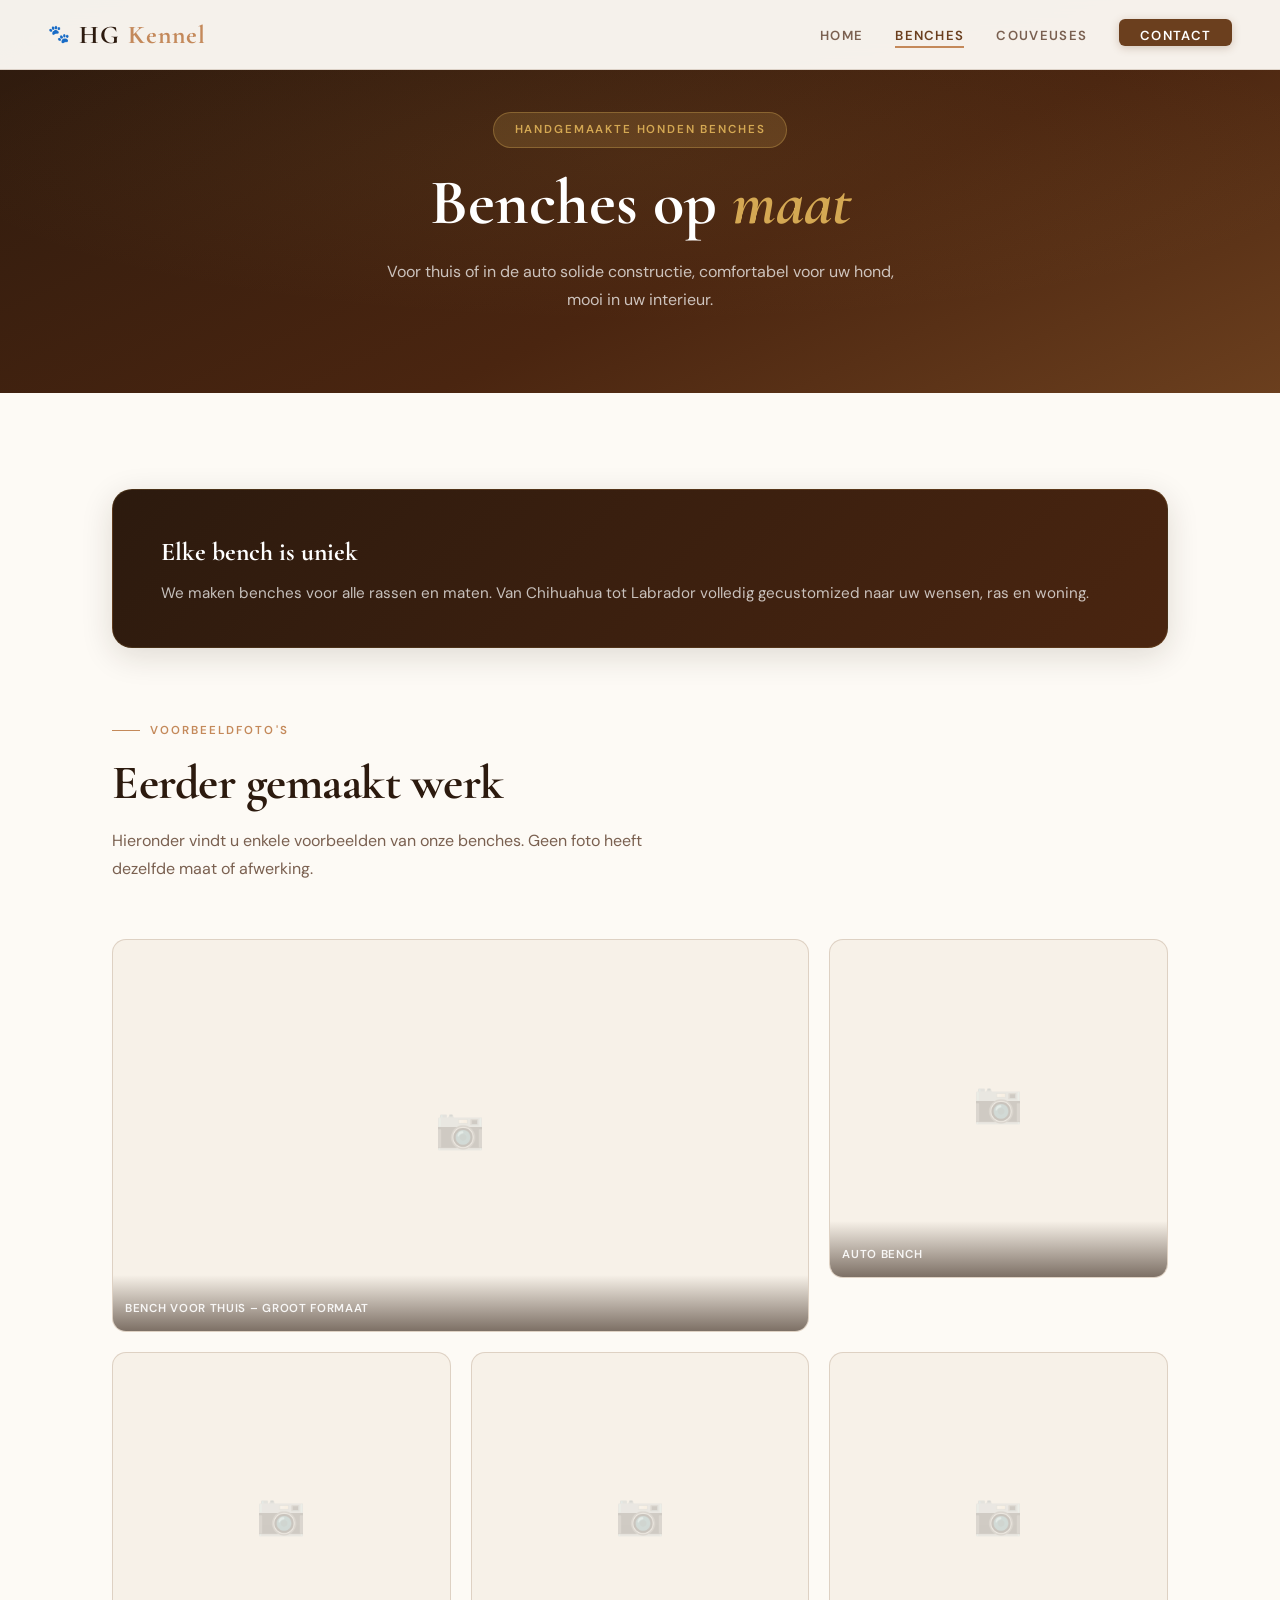
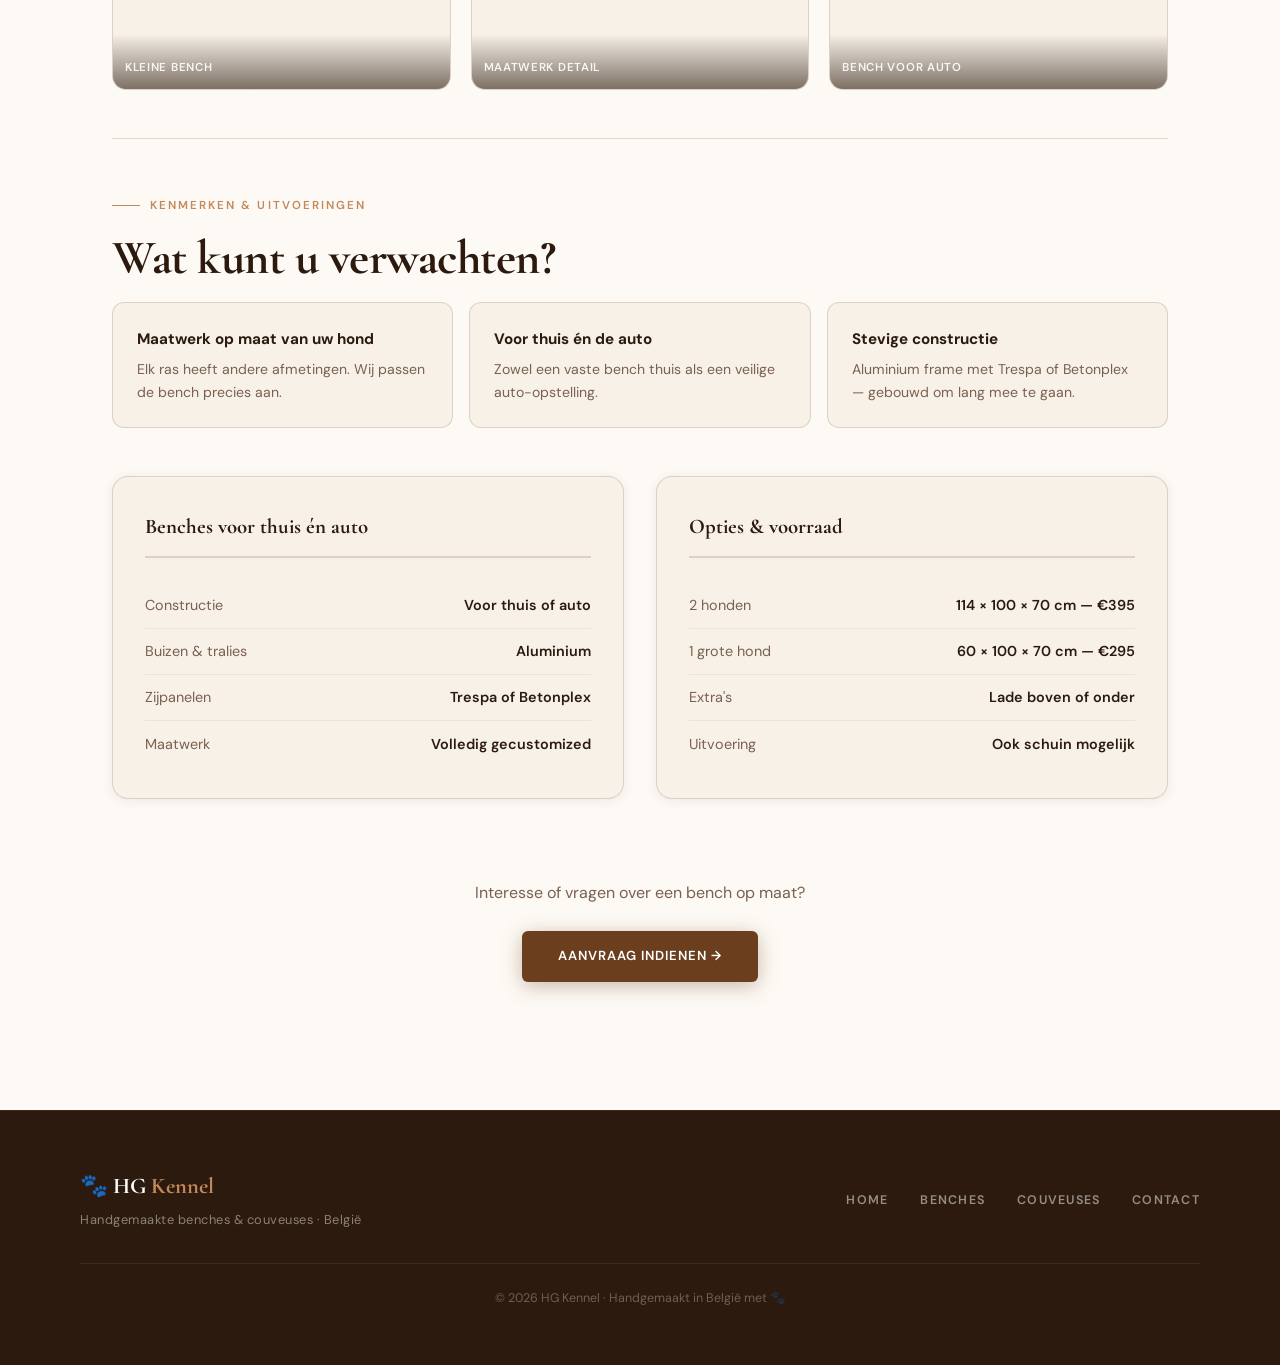
==== commit 24e9b5a2: "." ====
--- a/benches.html
+++ b/benches.html
@@ -3,17 +3,14 @@
 <head>
 <meta charset="UTF-8">
 <meta name="viewport" content="width=device-width, initial-scale=1.0">
-<title>Benches - HG Kennel</title>
-
-<link href="https://fonts.googleapis.com/css2?family=Playfair+Display:wght@400;700&family=Lato:wght@300;400;700&display=swap" rel="stylesheet">
+<title>Benches – HG Kennel</title>
+<link href="https://fonts.googleapis.com/css2?family=Cormorant+Garamond:ital,wght@0,400;0,600;0,700;1,400;1,600&family=DM+Sans:wght@300;400;500;600&display=swap" rel="stylesheet">
 <link rel="stylesheet" href="css/style.css">
 </head>
-
 <body>
 
-<nav>
-  <a class="nav-logo" href="index.html">HG <span>Kennel</span></a>
-
+<nav id="main-nav">
+  <a class="nav-logo" href="index.html"><span class="nav-logo-paw">🐾</span>HG <span>Kennel</span></a>
   <ul class="nav-links">
     <li><a href="index.html">Home</a></li>
     <li><a href="benches.html" class="active">Benches</a></li>
@@ -23,185 +20,89 @@
 </nav>
 
 <div class="sub-hero">
-    <span class="hero-badge">
-      Handgemaakte honden benches
-    </span>
-
-    <h1>
-      Benches op <em>maat</em>
-    </h1>
-
-    <p>
-      Voor thuis of in de auto —
-      solide constructie, comfortabel voor uw hond,
-      mooi in uw interieur.
-    </p>
+  <span class="hero-badge">Handgemaakte honden benches</span>
+  <h1>Benches op <em>maat</em></h1>
+  <p>Voor thuis of in de auto solide constructie, comfortabel voor uw hond, mooi in uw interieur.</p>
 </div>
 
 <div class="section">
 
-    <div class="highlight-box">
+  <div class="highlight-box reveal">
+    <div>
+      <h2>Elke bench is uniek</h2>
+      <p>We maken benches voor alle rassen en maten. Van Chihuahua tot Labrador volledig gecustomized naar uw wensen, ras en woning.</p>
+    </div>
+  </div>
 
-      <div class="hl-icon">
-        🐕
-      </div>
+  <span class="section-label">Voorbeeldfoto's</span>
+  <h2 class="section-title reveal">Eerder gemaakt werk</h2>
+  <p class="section-sub reveal">Hieronder vindt u enkele voorbeelden van onze benches. Geen foto heeft dezelfde maat of afwerking.</p>
 
-      <div>
-        <h2>Elke bench is uniek</h2>
+  <div class="gallery reveal">
+    <div class="gallery-item gallery-big"><span>Bench voor thuis – groot formaat</span></div>
+    <div class="gallery-item"><span>Auto bench</span></div>
+    <div class="gallery-item"><span>Kleine bench</span></div>
+    <div class="gallery-item"><span>Maatwerk detail</span></div>
+    <div class="gallery-item"><span>Bench voor auto</span></div>
+  </div>
 
-        <p>
-          We maken benches voor alle rassen
-          en maten. Van Chihuahua tot Labrador.
-        </p>
-      </div>
+  <hr class="divider">
 
+  <span class="section-label">Kenmerken & uitvoeringen</span>
+  <h2 class="section-title reveal">Wat kunt u verwachten?</h2>
+
+  <ul class="features-list reveal" style="grid-template-columns: repeat(auto-fit, minmax(260px, 1fr));">
+    <li class="feature-item">
+      <div><strong>Maatwerk op maat van uw hond</strong><p>Elk ras heeft andere afmetingen. Wij passen de bench precies aan.</p></div>
+    </li>
+    <li class="feature-item">
+      <div><strong>Voor thuis én de auto</strong><p>Zowel een vaste bench thuis als een veilige auto-opstelling.</p></div>
+    </li>
+    <li class="feature-item">
+      <div><strong>Stevige constructie</strong><p>Aluminium frame met Trespa of Betonplex — gebouwd om lang mee te gaan.</p></div>
+    </li>
+  </ul>
+
+  <div class="specs-grid reveal">
+    <div class="spec-card">
+      <h3>Benches voor thuis én auto</h3>
+      <div class="spec-row"><span class="spec-key">Constructie</span><span class="spec-val">Voor thuis of auto</span></div>
+      <div class="spec-row"><span class="spec-key">Buizen & tralies</span><span class="spec-val">Aluminium</span></div>
+      <div class="spec-row"><span class="spec-key">Zijpanelen</span><span class="spec-val">Trespa of Betonplex</span></div>
+      <div class="spec-row"><span class="spec-key">Maatwerk</span><span class="spec-val">Volledig gecustomized</span></div>
     </div>
+    <div class="spec-card">
+      <h3>Opties & voorraad</h3>
+      <div class="spec-row"><span class="spec-key">2 honden</span><span class="spec-val">114 × 100 × 70 cm — €395</span></div>
+      <div class="spec-row"><span class="spec-key">1 grote hond</span><span class="spec-val">60 × 100 × 70 cm — €295</span></div>
+      <div class="spec-row"><span class="spec-key">Extra's</span><span class="spec-val">Lade boven of onder</span></div>
+      <div class="spec-row"><span class="spec-key">Uitvoering</span><span class="spec-val">Ook schuin mogelijk</span></div>
+    </div>
+  </div>
 
-    <span class="section-label">
-      Voorbeeldfoto's
-    </span>
-
-    <h2 class="section-title">
-      Eerder gemaakt werk
-    </h2>
-
-    <p class="section-sub">
-      Hieronder vindt u enkele voorbeelden
-      van onze benches.
-    </p>
-
-    <div class="gallery">
-
-      <div class="gallery-item gallery-big">
-        Bench voor thuis – groot formaat
-      </div>
-
-      <div class="gallery-item">
-        Auto bench
-      </div>
-
-      <div class="gallery-item">
-        Kleine bench
-      </div>
-
-      <div class="gallery-item">
-        Maatwerk detail
-      </div>
-
-      <div class="gallery-item">
-        Bench voor auto
-      </div>
-
-    </div>
-
-    <hr class="divider">
-
-    <span class="section-label">
-      Kenmerken & uitvoeringen
-    </span>
-
-    <h2 class="section-title">
-      Wat kunt u verwachten?
-    </h2>
-
-    <ul class="features-list" style="display:grid;grid-template-columns:repeat(4,1fr);gap:1rem;width:100%;">
-
-      <li class="feature-item" style="background:#4a2c17;border-color:#4a2c17;color:#fff;">
-        <strong style="color:#fff;">Maatwerk op maat van uw hond</strong>
-        
-      </li>
-
-      <li class="feature-item" style="background:#4a2c17;border-color:#4a2c17;color:#fff;">
-        <strong style="color:#fff;">Voor thuis én de auto</strong>
-        
-      </li>
-
-      <li class="feature-item" style="background:#4a2c17;border-color:#4a2c17;color:#fff;">
-        <strong style="color:#fff;">Stevige constructie</strong>
-        
-      </li>
-
-
-    </ul>
-
-    <div class="specs-grid">
-
-      <div class="spec-card">
-
-        <h3>Benches voor thuis én auto</h3>
-
-        <div class="spec-row">
-          <span>Constructie</span>
-          <span>Voor thuis of auto</span>
-        </div>
-
-        <div class="spec-row">
-          <span>Buizen & tralies</span>
-          <span>Aluminium</span>
-        </div>
-
-        <div class="spec-row">
-          <span>Zijpanelen</span>
-          <span>Trespa of Betonplex</span>
-        </div>
-
-        <div class="spec-row">
-          <span>Maatwerk</span>
-          <span>Volledig gecustomized</span>
-        </div>
-
-      </div>
-
-      <div class="spec-card">
-
-        <h3>Opties & voorraad</h3>
-
-        <div class="spec-row">
-          <span>2 honden</span>
-          <span>114 × 100 × 70 cm - €395</span>
-        </div>
-
-        <div class="spec-row">
-          <span>1 grote hond</span>
-          <span>60 × 100 × 70 cm - €295</span>
-        </div>
-
-        <div class="spec-row">
-          <span>Extra's</span>
-          <span>Lade boven of onder</span>
-        </div>
-
-        <div class="spec-row">
-          <span>Uitvoering</span>
-          <span>Ook schuin mogelijk</span>
-        </div>
-
-      </div>
-
-    </div>
-
-    <div style="text-align:center;padding:2rem 0;">
-
-      <p>
-        Interesse of vragen over een bench op maat?
-      </p>
-
-      <a href="contact.html"
-         class="btn btn-primary" style="background:#4a2c17;border-color:#4a2c17;color:#fff;">
-         Aanvraag indienen
-      </a>
-
-    </div>
+  <div style="text-align:center;padding:2rem 0;" class="reveal">
+    <p style="color:var(--text-muted);margin-bottom:1.5rem;">Interesse of vragen over een bench op maat?</p>
+    <a href="contact.html" class="btn btn-primary" style="background:var(--brown-mid);color:#fff;box-shadow:0 4px 20px rgba(107,63,30,0.35);">Aanvraag indienen →</a>
+  </div>
 
 </div>
 
 <footer>
-  <p>
-    <strong>HG Kennel</strong>
-    — Handgemaakte benches &
-    couveuses · België
-  </p>
+  <div class="footer-inner">
+    <div>
+      <div class="footer-brand">🐾 HG <span>Kennel</span></div>
+      <div class="footer-tagline">Handgemaakte benches & couveuses · België</div>
+    </div>
+    <ul class="footer-links">
+      <li><a href="index.html">Home</a></li>
+      <li><a href="benches.html">Benches</a></li>
+      <li><a href="couveuses.html">Couveuses</a></li>
+      <li><a href="contact.html">Contact</a></li>
+    </ul>
+  </div>
+  <p class="footer-copy">© 2026 HG Kennel · Handgemaakt in België met 🐾</p>
 </footer>
 
+<script src="js/main.js"></script>
 </body>
-</html>+</html>
--- a/css/style.css
+++ b/css/style.css
@@ -1,338 +1,494 @@
-  *, *::before, *::after { box-sizing: border-box; margin: 0; padding: 0; }
-
-  :root {
-    --brown-dark: #3B2A1A;
-    --brown-mid: #6B4C2A;
-    --brown-light: #C4956A;
-    --cream: #F5F0E8;
-    --warm-white: #FDFAF5;
-    --accent: #8B5E3C;
-    --green: #4A6741;
-    --text: #2C1E0F;
-    --text-muted: #7A6050;
-    --border: rgba(107,76,42,0.2);
-  }
-
-  html { scroll-behavior: smooth; font-size: 16px; }
-
-  body {
-    font-family: 'Lato', sans-serif;
-    background: var(--warm-white);
-    color: var(--text);
-    line-height: 1.7;
-    overflow-x: hidden;
-  }
-
-  /* ── NAV ── */
-  nav {
-    position: fixed; top: 0; left: 0; right: 0; z-index: 100;
-    background: rgba(253,250,245,0.96);
-    backdrop-filter: blur(8px);
-    border-bottom: 1px solid var(--border);
-    display: flex; align-items: center; justify-content: space-between;
-    padding: 0 2.5rem; height: 68px;
-  }
-  .nav-logo {
-    font-family: 'Playfair Display', serif;
-    font-size: 1.5rem; font-weight: 700;
-    color: var(--brown-dark); letter-spacing: 0.04em;
-    text-decoration: none;
-  }
-  .nav-logo span { color: var(--brown-light); }
-  .nav-links { display: flex; gap: 2rem; list-style: none; }
-  .nav-links a {
-    font-size: 0.875rem; font-weight: 700; letter-spacing: 0.08em;
-    text-transform: uppercase; color: var(--text-muted);
-    text-decoration: none; transition: color 0.2s;
-  }
-  .nav-links a:hover, .nav-links a.active { color: var(--brown-mid); }
-  .nav-cta {
-    background: var(--brown-mid); color: #fff !important;
-    padding: 0.45rem 1.2rem; border-radius: 4px;
-    transition: background 0.2s !important;
-  }
-  .nav-cta:hover { background: var(--brown-dark) !important; }
-
-  /* ── PAGES ── */
-  .page { display: none; padding-top: 68px; }
-  .page.active { display: block; }
-
-  /* ── HERO ── */
-  .hero {
-    min-height: 92vh;
-    display: grid; place-items: center;
-    background: linear-gradient(160deg, var(--brown-dark) 0%, var(--brown-mid) 60%, var(--brown-light) 100%);
-    position: relative; overflow: hidden; text-align: center;
-    padding: 4rem 2rem;
-  }
-  .hero::before {
-    content: '';
-    position: absolute; inset: 0;
-    background: url("data:image/svg+xml,%3Csvg width='60' height='60' viewBox='0 0 60 60' xmlns='http://www.w3.org/2000/svg'%3E%3Cg fill='none' fill-rule='evenodd'%3E%3Cg fill='%23ffffff' fill-opacity='0.04'%3E%3Ccircle cx='30' cy='30' r='2'/%3E%3C/g%3E%3C/g%3E%3C/svg%3E");
-  }
-  .hero-inner { position: relative; z-index: 1; max-width: 720px; }
-  .hero-badge {
-    display: inline-block; background: rgba(255,255,255,0.15);
-    color: rgba(255,255,255,0.9); font-size: 0.75rem; font-weight: 700;
-    letter-spacing: 0.14em; text-transform: uppercase;
-    padding: 0.4rem 1.2rem; border-radius: 100px;
-    border: 1px solid rgba(255,255,255,0.25); margin-bottom: 1.5rem;
-  }
-  .hero h1 {
-    font-family: 'Playfair Display', serif;
-    font-size: clamp(2.5rem, 6vw, 4.5rem);
-    color: #fff; line-height: 1.15; margin-bottom: 1.25rem;
-  }
-  .hero h1 em { font-style: italic; color: var(--brown-light); }
-  .hero p {
-    font-size: 1.125rem; color: rgba(255,255,255,0.82);
-    max-width: 520px; margin: 0 auto 2.5rem;
-  }
-  .hero-btns { display: flex; gap: 1rem; justify-content: center; flex-wrap: wrap; }
-  .btn {
-    display: inline-block; padding: 0.85rem 2rem;
-    font-size: 0.875rem; font-weight: 700; letter-spacing: 0.06em;
-    text-transform: uppercase; text-decoration: none;
-    border-radius: 4px; cursor: pointer; border: none;
-    transition: transform 0.15s, opacity 0.15s;
-  }
-  .btn:hover { transform: translateY(-2px); opacity: 0.92; }
-  .btn-primary { background: #fff; color: var(--brown-dark); }
-  .btn-outline { background: transparent; color: #fff; border: 1.5px solid rgba(255,255,255,0.5); }
-
-  /* ── USP STRIP ── */
-  .usp-strip {
-    background: var(--cream); border-top: 1px solid var(--border);
-    border-bottom: 1px solid var(--border);
-    display: flex; justify-content: center; flex-wrap: wrap; gap: 0;
-  }
-  .usp-item {
-    display: flex; align-items: center; gap: 0.75rem;
-    padding: 1.25rem 2.5rem; border-right: 1px solid var(--border);
-    font-size: 0.875rem; font-weight: 700; color: var(--brown-mid);
-    letter-spacing: 0.04em;
-  }
-  .usp-item:last-child { border-right: none; }
-  .usp-icon {
-    width: 36px; height: 36px; background: var(--brown-mid);
-    border-radius: 50%; display: flex; align-items: center; justify-content: center;
-    flex-shrink: 0;
-  }
-  .usp-icon svg { width: 18px; height: 18px; fill: #fff; }
-
-  /* ── SECTION ── */
-  .section { padding: 5rem 2rem; max-width: 1100px; margin: 0 auto; }
-  .section-label {
-    display: inline-block; color: var(--brown-light);
-    font-size: 0.75rem; font-weight: 700; letter-spacing: 0.16em;
-    text-transform: uppercase; margin-bottom: 0.75rem;
-  }
-  .section-title {
-    font-family: 'Playfair Display', serif;
-    font-size: clamp(1.75rem, 4vw, 2.75rem);
-    color: var(--brown-dark); line-height: 1.2; margin-bottom: 1rem;
-  }
-  .section-sub {
-    font-size: 1rem; color: var(--text-muted);
-    max-width: 600px; margin-bottom: 3rem;
-  }
-
-  /* ── PRODUCT CARDS ── */
-  .product-grid {
-    display: grid; grid-template-columns: repeat(auto-fit, minmax(280px, 1fr));
-    gap: 1.75rem; margin-bottom: 4rem;
-  }
-  .product-card {
-    background: var(--warm-white);
-    border: 1px solid var(--border); border-radius: 12px;
-    overflow: hidden; cursor: pointer;
-    transition: transform 0.2s, box-shadow 0.2s;
-  }
-  .product-card:hover { transform: translateY(-6px); box-shadow: 0 12px 32px rgba(59,42,26,0.12); }
-  .card-img {
-    height: 220px; background: var(--cream);
-    display: flex; align-items: center; justify-content: center;
-    overflow: hidden; position: relative;
-  }
-  .card-img svg { width: 120px; height: 120px; opacity: 0.25; }
-  .card-img-label {
-    position: absolute; bottom: 12px; left: 12px;
-    background: var(--brown-mid); color: #fff;
-    font-size: 0.7rem; font-weight: 700; letter-spacing: 0.1em;
-    text-transform: uppercase; padding: 0.3rem 0.75rem; border-radius: 100px;
-  }
-  .card-body { padding: 1.5rem; }
-  .card-body h3 {
-    font-family: 'Playfair Display', serif;
-    font-size: 1.25rem; color: var(--brown-dark); margin-bottom: 0.5rem;
-  }
-  .card-body p { font-size: 0.9rem; color: var(--text-muted); margin-bottom: 1.25rem; }
-  .card-link {
-    font-size: 0.8rem; font-weight: 700; letter-spacing: 0.08em;
-    text-transform: uppercase; color: var(--brown-mid); text-decoration: none;
-    display: inline-flex; align-items: center; gap: 0.4rem;
-  }
-  .card-link svg { width: 14px; height: 14px; }
-
-  /* ── PHOTO GALLERY ── */
-  .gallery {
-    display: grid;
-    grid-template-columns: repeat(3, 1fr);
-    gap: 1rem; margin-bottom: 3rem;
-  }
-  .gallery-item {
-    border-radius: 10px; overflow: hidden;
-    background: var(--cream); aspect-ratio: 1;
-    display: flex; align-items: center; justify-content: center;
-    border: 1px solid var(--border); position: relative;
-  }
-  .gallery-item svg { width: 64px; height: 64px; opacity: 0.2; }
-  .gallery-item .photo-placeholder {
-    position: absolute; inset: 0;
-    display: flex; flex-direction: column;
-    align-items: center; justify-content: center; gap: 0.5rem;
-  }
-  .gallery-item .photo-placeholder span {
-    font-size: 0.7rem; color: var(--text-muted);
-    font-weight: 700; letter-spacing: 0.06em;
-    text-transform: uppercase;
-  }
-  .gallery-big { grid-column: span 2; aspect-ratio: 16/9; }
-
-  /* ── SPECS TABLE ── */
-  .specs-grid {
-    display: grid; grid-template-columns: 1fr 1fr; gap: 2rem; margin-bottom: 3rem;
-  }
-  .spec-card {
-    background: var(--cream); border-radius: 12px;
-    padding: 2rem; border: 1px solid var(--border);
-  }
-  .spec-card h3 {
-    font-family: 'Playfair Display', serif;
-    color: var(--brown-dark); font-size: 1.2rem; margin-bottom: 1.5rem;
-    padding-bottom: 0.75rem; border-bottom: 1px solid var(--border);
-  }
-  .spec-row {
-    display: flex; justify-content: space-between; align-items: flex-start;
-    padding: 0.6rem 0; border-bottom: 1px solid rgba(107,76,42,0.1);
-    font-size: 0.9rem;
-  }
-  .spec-row:last-child { border-bottom: none; }
-  .spec-key { color: var(--text-muted); }
-  .spec-val { color: var(--brown-dark); font-weight: 700; text-align: right; max-width: 55%; }
-
-  /* ── CONTACT FORM ── */
-  .form-wrap {
-    background: var(--cream); border-radius: 16px;
-    border: 1px solid var(--border); padding: 3rem;
-    max-width: 680px;
-  }
-  .form-title {
-    font-family: 'Playfair Display', serif;
-    font-size: 1.75rem; color: var(--brown-dark); margin-bottom: 0.5rem;
-  }
-  .form-sub { font-size: 0.9rem; color: var(--text-muted); margin-bottom: 2rem; }
-  .form-grid { display: grid; grid-template-columns: 1fr 1fr; gap: 1.25rem; }
-  .form-group { display: flex; flex-direction: column; gap: 0.4rem; }
-  .form-group.full { grid-column: span 2; }
-  .form-group label {
-    font-size: 0.78rem; font-weight: 700; letter-spacing: 0.08em;
-    text-transform: uppercase; color: var(--text-muted);
-  }
-  .form-group input, .form-group select, .form-group textarea {
-    background: var(--warm-white); border: 1px solid var(--border);
-    border-radius: 6px; padding: 0.75rem 1rem;
-    font-family: 'Lato', sans-serif; font-size: 0.95rem; color: var(--text);
-    outline: none; transition: border-color 0.2s;
-    width: 100%;
-  }
-  .form-group input:focus, .form-group select:focus, .form-group textarea:focus {
-    border-color: var(--brown-light);
-  }
-  .form-group textarea { min-height: 120px; resize: vertical; }
-  .form-submit {
-    margin-top: 1.5rem;
-    background: var(--brown-mid); color: #fff;
-    padding: 0.9rem 2.5rem; border: none; border-radius: 6px;
-    font-family: 'Lato', sans-serif; font-size: 0.875rem; font-weight: 700;
-    letter-spacing: 0.08em; text-transform: uppercase; cursor: pointer;
-    transition: background 0.2s;
-  }
-  .form-submit:hover { background: var(--brown-dark); }
-  .form-success {
-    display: none; background: #EAF3E0; border: 1px solid #7BAD5B;
-    color: #2E5B1A; border-radius: 8px; padding: 1rem 1.5rem;
-    margin-top: 1rem; font-size: 0.9rem;
-  }
-  .form-success.show { display: block; }
-
-  /* ── PAGE-SPECIFIC HERO ── */
-  .sub-hero {
-    background: var(--brown-dark); padding: 5rem 2rem 4rem;
-    text-align: center;
-  }
-  .sub-hero .hero-badge { margin-bottom: 1rem; }
-  .sub-hero h1 {
-    font-family: 'Playfair Display', serif;
-    font-size: clamp(2rem, 5vw, 3.5rem); color: #fff;
-    line-height: 1.2; margin-bottom: 1rem;
-  }
-  .sub-hero h1 em { font-style: italic; color: var(--brown-light); }
-  .sub-hero p { color: rgba(255,255,255,0.75); max-width: 540px; margin: 0 auto; }
-
-  /* ── DIVIDER ── */
-  .divider { border: none; border-top: 1px solid var(--border); margin: 0; }
-
-  /* ── HIGHLIGHT BOX ── */
-  .highlight-box {
-    background: var(--brown-dark); color: #fff;
-    border-radius: 16px; padding: 3rem; display: flex;
-    align-items: center; gap: 2.5rem; margin-bottom: 4rem;
-    flex-wrap: wrap;
-  }
-  .highlight-box .hl-icon {
-    width: 72px; height: 72px; background: var(--brown-mid);
-    border-radius: 50%; display: flex; align-items: center; justify-content: center;
-    flex-shrink: 0;
-  }
-  .highlight-box .hl-icon svg { width: 36px; height: 36px; fill: #fff; }
-  .highlight-box h2 {
-    font-family: 'Playfair Display', serif;
-    font-size: 1.5rem; margin-bottom: 0.5rem;
-  }
-  .highlight-box p { color: rgba(255,255,255,0.75); font-size: 0.95rem; }
-
-  /* ── FEATURES LIST ── */
-  .features-list { list-style: none; display: grid; gap: 1rem; margin-bottom: 3rem; }
-  .feature-item {
-    display: flex; align-items: flex-start; gap: 1rem;
-    padding: 1.25rem 1.5rem; background: var(--cream);
-    border-radius: 10px; border: 1px solid var(--border);
-  }
-  .feature-dot {
-    width: 10px; height: 10px; background: var(--brown-light);
-    border-radius: 50%; margin-top: 7px; flex-shrink: 0;
-  }
-  .feature-item strong { display: block; color: var(--brown-dark); margin-bottom: 0.25rem; }
-  .feature-item p { font-size: 0.9rem; color: var(--text-muted); margin: 0; }
-
-  /* ── FOOTER ── */
-  footer {
-    background: var(--brown-dark); color: rgba(255,255,255,0.7);
-    text-align: center; padding: 2.5rem; font-size: 0.85rem;
-    margin-top: 0;
-  }
-  footer strong { color: #fff; }
-
-  @media (max-width: 700px) {
-    nav { padding: 0 1.25rem; }
-    .nav-links { gap: 1rem; }
-    .usp-item { padding: 1rem 1.25rem; font-size: 0.8rem; }
-    .specs-grid { grid-template-columns: 1fr; }
-    .form-grid { grid-template-columns: 1fr; }
-    .form-group.full { grid-column: span 1; }
-    .gallery { grid-template-columns: repeat(2, 1fr); }
-    .gallery-big { grid-column: span 2; }
-    .form-wrap { padding: 1.75rem; }
-    .highlight-box { flex-direction: column; text-align: center; }
-  }+*, *::before, *::after { box-sizing: border-box; margin: 0; padding: 0; }
+
+@import url('https://fonts.googleapis.com/css2?family=Cormorant+Garamond:ital,wght@0,400;0,600;0,700;1,400;1,600&family=DM+Sans:wght@300;400;500;600&display=swap');
+
+:root {
+  --brown-dark:  #2C1A0E;
+  --brown-mid:   #6B3F1E;
+  --brown-light: #C4895A;
+  --gold:        #D4A853;
+  --cream:       #F7F1E8;
+  --warm-white:  #FDFAF5;
+  --accent:      #8B5E3C;
+  --green:       #3D5C38;
+  --text:        #1E140A;
+  --text-muted:  #7A6050;
+  --border:      rgba(107,63,30,0.18);
+  --shadow-sm:   0 2px 12px rgba(44,26,14,0.08);
+  --shadow-md:   0 8px 32px rgba(44,26,14,0.14);
+  --shadow-lg:   0 20px 60px rgba(44,26,14,0.18);
+}
+
+html { scroll-behavior: smooth; font-size: 16px; }
+
+body {
+  font-family: 'DM Sans', sans-serif;
+  background: var(--warm-white);
+  color: var(--text);
+  line-height: 1.7;
+  overflow-x: hidden;
+}
+
+/* ── SCROLL ANIMATIONS ── */
+.reveal {
+  opacity: 0;
+  transform: translateY(28px);
+  transition: opacity 0.65s ease, transform 0.65s ease;
+}
+.reveal.visible {
+  opacity: 1;
+  transform: translateY(0);
+}
+.reveal-delay-1 { transition-delay: 0.1s; }
+.reveal-delay-2 { transition-delay: 0.2s; }
+.reveal-delay-3 { transition-delay: 0.3s; }
+.reveal-delay-4 { transition-delay: 0.4s; }
+
+/* ── NAV ── */
+nav {
+  position: fixed; top: 0; left: 0; right: 0; z-index: 100;
+  background: rgba(253,250,245,0.96);
+  backdrop-filter: blur(12px);
+  border-bottom: 1px solid var(--border);
+  display: flex; align-items: center; justify-content: space-between;
+  padding: 0 3rem; height: 70px;
+  transition: box-shadow 0.3s;
+}
+nav.scrolled { box-shadow: var(--shadow-sm); }
+.nav-logo {
+  font-family: 'Cormorant Garamond', serif;
+  font-size: 1.6rem; font-weight: 700;
+  color: var(--brown-dark); letter-spacing: 0.04em;
+  text-decoration: none; display: flex; align-items: center; gap: 0.5rem;
+}
+.nav-logo span { color: var(--brown-light); }
+.nav-logo-paw { font-size: 1.1rem; }
+.nav-links { display: flex; gap: 2rem; list-style: none; }
+.nav-links a {
+  font-size: 0.82rem; font-weight: 600; letter-spacing: 0.1em;
+  text-transform: uppercase; color: var(--text-muted);
+  text-decoration: none; transition: color 0.2s; position: relative; padding-bottom: 2px;
+}
+.nav-links a::after {
+  content: ''; position: absolute; bottom: -2px; left: 0; right: 0;
+  height: 1.5px; background: var(--brown-light);
+  transform: scaleX(0); transition: transform 0.25s;
+}
+.nav-links a:hover::after, .nav-links a.active::after { transform: scaleX(1); }
+.nav-links a:hover, .nav-links a.active { color: var(--brown-mid); }
+.nav-cta {
+  background: var(--brown-mid) !important; color: #fff !important;
+  padding: 0.5rem 1.3rem; border-radius: 6px;
+  transition: background 0.2s, box-shadow 0.2s;
+  box-shadow: 0 2px 8px rgba(107,63,30,0.25);
+}
+.nav-cta::after { display: none !important; }
+.nav-cta:hover { background: var(--brown-dark) !important; box-shadow: 0 4px 16px rgba(44,26,14,0.3) !important; }
+
+/* ── HERO ── */
+.hero {
+  min-height: 96vh;
+  display: grid; place-items: center;
+  background: linear-gradient(155deg, var(--brown-dark) 0%, #4A2510 50%, var(--brown-mid) 100%);
+  position: relative; overflow: hidden; text-align: center;
+  padding: 6rem 2rem 5rem;
+}
+.hero::before {
+  content: '';
+  position: absolute; inset: 0;
+  background:
+    radial-gradient(ellipse 80% 60% at 50% 30%, rgba(212,168,83,0.08) 0%, transparent 70%),
+    url("data:image/svg+xml,%3Csvg width='80' height='80' viewBox='0 0 80 80' xmlns='http://www.w3.org/2000/svg'%3E%3Cg fill='none'%3E%3Ccircle cx='40' cy='40' r='1.5' fill='%23ffffff' fill-opacity='0.04'/%3E%3C/g%3E%3C/svg%3E");
+}
+.hero::after {
+  content: '';
+  position: absolute; bottom: 0; left: 0; right: 0; height: 120px;
+  background: linear-gradient(to bottom, transparent, rgba(253,250,245,0.15));
+}
+.hero-inner { position: relative; z-index: 1; max-width: 800px; }
+.hero-badge {
+  display: inline-flex; align-items: center; gap: 0.5rem;
+  background: rgba(212,168,83,0.18);
+  color: var(--gold); font-size: 0.72rem; font-weight: 600;
+  letter-spacing: 0.16em; text-transform: uppercase;
+  padding: 0.45rem 1.3rem; border-radius: 100px;
+  border: 1px solid rgba(212,168,83,0.35); margin-bottom: 2rem;
+}
+.hero h1 {
+  font-family: 'Cormorant Garamond', serif;
+  font-size: clamp(2.8rem, 7vw, 5.2rem);
+  color: #fff; line-height: 1.1; margin-bottom: 1.5rem;
+  letter-spacing: -0.01em;
+}
+.hero h1 em {
+  font-style: italic; color: var(--gold);
+  display: block;
+}
+.hero p {
+  font-size: 1.1rem; color: rgba(255,255,255,0.78);
+  max-width: 520px; margin: 0 auto 3rem; line-height: 1.75;
+}
+.hero-btns { display: flex; gap: 1rem; justify-content: center; flex-wrap: wrap; }
+.btn {
+  display: inline-flex; align-items: center; gap: 0.5rem;
+  padding: 0.9rem 2.2rem;
+  font-family: 'DM Sans', sans-serif;
+  font-size: 0.82rem; font-weight: 600; letter-spacing: 0.08em;
+  text-transform: uppercase; text-decoration: none;
+  border-radius: 6px; cursor: pointer; border: none;
+  transition: transform 0.2s, box-shadow 0.2s, opacity 0.2s;
+}
+.btn:hover { transform: translateY(-3px); }
+.btn-primary {
+  background: var(--gold); color: var(--brown-dark);
+  box-shadow: 0 4px 20px rgba(212,168,83,0.4);
+}
+.btn-primary:hover { box-shadow: 0 8px 28px rgba(212,168,83,0.5); }
+.btn-outline {
+  background: transparent; color: #fff;
+  border: 1.5px solid rgba(255,255,255,0.4);
+  backdrop-filter: blur(4px);
+}
+.btn-outline:hover { background: rgba(255,255,255,0.08); border-color: rgba(255,255,255,0.7); }
+
+/* ── HERO SCROLL INDICATOR ── */
+.hero-scroll {
+  position: absolute; bottom: 2.5rem; left: 50%; transform: translateX(-50%);
+  z-index: 2; display: flex; flex-direction: column; align-items: center; gap: 0.5rem;
+  color: rgba(255,255,255,0.4); font-size: 0.65rem; letter-spacing: 0.12em; text-transform: uppercase;
+  animation: bounce 2.5s infinite;
+}
+.hero-scroll svg { width: 20px; height: 20px; }
+@keyframes bounce { 0%, 100% { transform: translateX(-50%) translateY(0); } 50% { transform: translateX(-50%) translateY(6px); } }
+
+/* ── USP STRIP ── */
+.usp-strip {
+  background: var(--brown-dark);
+  display: flex; justify-content: center; flex-wrap: wrap; gap: 0;
+}
+.usp-item {
+  display: flex; align-items: center; gap: 0.9rem;
+  padding: 1.4rem 2.5rem; border-right: 1px solid rgba(255,255,255,0.08);
+  font-size: 0.82rem; font-weight: 600; color: rgba(255,255,255,0.85);
+  letter-spacing: 0.06em; text-transform: uppercase;
+}
+.usp-item:last-child { border-right: none; }
+.usp-icon {
+  width: 38px; height: 38px; background: rgba(212,168,83,0.15);
+  border: 1px solid rgba(212,168,83,0.3);
+  border-radius: 50%; display: flex; align-items: center; justify-content: center;
+  flex-shrink: 0; font-size: 1rem;
+}
+
+/* ── SECTION ── */
+.section { padding: 6rem 2rem; max-width: 1120px; margin: 0 auto; }
+.section-label {
+  display: inline-flex; align-items: center; gap: 0.6rem;
+  color: var(--brown-light); font-size: 0.72rem; font-weight: 600;
+  letter-spacing: 0.18em; text-transform: uppercase; margin-bottom: 1rem;
+}
+.section-label::before {
+  content: ''; display: inline-block; width: 28px; height: 1.5px;
+  background: var(--brown-light);
+}
+.section-title {
+  font-family: 'Cormorant Garamond', serif;
+  font-size: clamp(1.9rem, 4vw, 3rem);
+  color: var(--brown-dark); line-height: 1.15; margin-bottom: 1rem;
+  letter-spacing: -0.01em;
+}
+.section-sub {
+  font-size: 1rem; color: var(--text-muted);
+  max-width: 580px; margin-bottom: 3.5rem; line-height: 1.75;
+}
+
+/* ── PRODUCT CARDS ── */
+.product-grid {
+  display: grid; grid-template-columns: repeat(auto-fit, minmax(300px, 1fr));
+  gap: 2rem; margin-bottom: 4rem;
+}
+.product-card {
+  background: var(--warm-white);
+  border: 1px solid var(--border); border-radius: 16px;
+  overflow: hidden; cursor: pointer;
+  transition: transform 0.3s, box-shadow 0.3s;
+  box-shadow: var(--shadow-sm);
+}
+.product-card:hover { transform: translateY(-8px); box-shadow: var(--shadow-lg); }
+.card-visual {
+  height: 200px;
+  display: flex; align-items: center; justify-content: center;
+  position: relative; overflow: hidden;
+}
+.card-visual-bench {
+  background: linear-gradient(135deg, #F0E6D3 0%, #DEC9A8 100%);
+}
+.card-visual-couveuse {
+  background: linear-gradient(135deg, #F0E0D0 0%, #D4A88A 100%);
+}
+.card-visual-contact {
+  background: linear-gradient(135deg, #D8E8D0 0%, #A8C4A0 100%);
+}
+.card-visual-icon {
+  font-size: 4.5rem; line-height: 1;
+  filter: drop-shadow(0 4px 12px rgba(44,26,14,0.2));
+  transition: transform 0.3s;
+}
+.product-card:hover .card-visual-icon { transform: scale(1.12) rotate(-3deg); }
+.card-tag {
+  position: absolute; top: 12px; right: 12px;
+  background: var(--brown-mid); color: #fff;
+  font-size: 0.65rem; font-weight: 700; letter-spacing: 0.1em;
+  text-transform: uppercase; padding: 0.3rem 0.8rem; border-radius: 100px;
+}
+.card-body { padding: 1.75rem; }
+.card-body h3 {
+  font-family: 'Cormorant Garamond', serif;
+  font-size: 1.4rem; font-weight: 700; color: var(--brown-dark); margin-bottom: 0.6rem;
+}
+.card-body p { font-size: 0.92rem; color: var(--text-muted); margin-bottom: 1.5rem; line-height: 1.65; }
+.card-link {
+  font-size: 0.78rem; font-weight: 600; letter-spacing: 0.1em;
+  text-transform: uppercase; color: var(--brown-mid); text-decoration: none;
+  display: inline-flex; align-items: center; gap: 0.5rem;
+  padding: 0.5rem 1.1rem;
+  background: var(--cream); border-radius: 6px;
+  border: 1px solid var(--border);
+  transition: background 0.2s, color 0.2s;
+}
+.card-link:hover { background: var(--brown-mid); color: #fff; }
+
+/* ── TESTIMONIAL / QUOTE STRIP ── */
+.quote-strip {
+  background: var(--cream);
+  border-top: 1px solid var(--border);
+  border-bottom: 1px solid var(--border);
+  padding: 4rem 2rem; text-align: center;
+}
+.quote-strip blockquote {
+  font-family: 'Cormorant Garamond', serif;
+  font-size: clamp(1.3rem, 3vw, 2rem); font-style: italic;
+  color: var(--brown-dark); max-width: 700px; margin: 0 auto 1rem;
+  line-height: 1.5;
+}
+.quote-strip cite {
+  font-size: 0.8rem; font-weight: 600; letter-spacing: 0.12em;
+  text-transform: uppercase; color: var(--text-muted);
+}
+.quote-paw { color: var(--brown-light); font-size: 1.5rem; margin-bottom: 1rem; display: block; }
+
+/* ── PHOTO GALLERY ── */
+.gallery {
+  display: grid;
+  grid-template-columns: repeat(3, 1fr);
+  gap: 1.25rem; margin-bottom: 3rem;
+}
+.gallery-item {
+  border-radius: 14px; overflow: hidden;
+  background: var(--cream); aspect-ratio: 1;
+  display: flex; align-items: center; justify-content: center;
+  border: 1px solid var(--border); position: relative;
+  font-size: 0.8rem; color: var(--text-muted);
+  font-weight: 500; letter-spacing: 0.04em;
+  transition: transform 0.3s, box-shadow 0.3s;
+}
+.gallery-item:hover { transform: scale(1.02); box-shadow: var(--shadow-md); }
+.gallery-item::before {
+  content: '📷';
+  position: absolute; top: 50%; left: 50%; transform: translate(-50%, -60%);
+  font-size: 2.5rem; opacity: 0.18;
+}
+.gallery-item span {
+  position: absolute; bottom: 0; left: 0; right: 0;
+  background: linear-gradient(transparent, rgba(44,26,14,0.6));
+  color: rgba(255,255,255,0.9); padding: 1.5rem 0.75rem 0.75rem;
+  font-size: 0.72rem; font-weight: 600; letter-spacing: 0.06em; text-transform: uppercase;
+}
+.gallery-big { grid-column: span 2; aspect-ratio: 16/9; }
+
+/* ── SPECS TABLE ── */
+.specs-grid {
+  display: grid; grid-template-columns: 1fr 1fr; gap: 2rem; margin-bottom: 3rem;
+}
+.spec-card {
+  background: var(--cream); border-radius: 16px;
+  padding: 2rem; border: 1px solid var(--border);
+  box-shadow: var(--shadow-sm);
+}
+.spec-card h3 {
+  font-family: 'Cormorant Garamond', serif;
+  color: var(--brown-dark); font-size: 1.3rem; font-weight: 700;
+  margin-bottom: 1.5rem;
+  padding-bottom: 0.75rem; border-bottom: 2px solid var(--border);
+}
+.spec-row {
+  display: flex; justify-content: space-between; align-items: flex-start;
+  padding: 0.65rem 0; border-bottom: 1px solid rgba(107,63,30,0.08);
+  font-size: 0.9rem;
+}
+.spec-row:last-child { border-bottom: none; }
+.spec-key { color: var(--text-muted); }
+.spec-val { color: var(--brown-dark); font-weight: 600; text-align: right; max-width: 55%; }
+
+/* ── CONTACT FORM ── */
+.form-wrap {
+  background: var(--cream); border-radius: 20px;
+  border: 1px solid var(--border); padding: 3.5rem;
+  max-width: 700px;
+  box-shadow: var(--shadow-md);
+}
+.form-title {
+  font-family: 'Cormorant Garamond', serif;
+  font-size: 2rem; color: var(--brown-dark); margin-bottom: 0.5rem;
+}
+.form-sub { font-size: 0.9rem; color: var(--text-muted); margin-bottom: 2.5rem; line-height: 1.7; }
+.form-grid { display: grid; grid-template-columns: 1fr 1fr; gap: 1.25rem; }
+.form-group { display: flex; flex-direction: column; gap: 0.4rem; }
+.form-group.full { grid-column: span 2; }
+.form-group label {
+  font-size: 0.73rem; font-weight: 600; letter-spacing: 0.1em;
+  text-transform: uppercase; color: var(--text-muted);
+}
+.form-group input, .form-group select, .form-group textarea {
+  background: var(--warm-white); border: 1.5px solid var(--border);
+  border-radius: 8px; padding: 0.8rem 1.1rem;
+  font-family: 'DM Sans', sans-serif; font-size: 0.95rem; color: var(--text);
+  outline: none; transition: border-color 0.2s, box-shadow 0.2s;
+  width: 100%;
+}
+.form-group input:focus, .form-group select:focus, .form-group textarea:focus {
+  border-color: var(--brown-light);
+  box-shadow: 0 0 0 3px rgba(196,137,90,0.12);
+}
+.form-group textarea { min-height: 130px; resize: vertical; }
+.form-submit {
+  margin-top: 1.75rem;
+  background: var(--brown-mid); color: #fff;
+  padding: 1rem 2.8rem; border: none; border-radius: 8px;
+  font-family: 'DM Sans', sans-serif; font-size: 0.85rem; font-weight: 600;
+  letter-spacing: 0.08em; text-transform: uppercase; cursor: pointer;
+  transition: background 0.2s, transform 0.15s, box-shadow 0.2s;
+  box-shadow: 0 4px 16px rgba(107,63,30,0.3);
+}
+.form-submit:hover {
+  background: var(--brown-dark);
+  transform: translateY(-2px);
+  box-shadow: 0 8px 24px rgba(44,26,14,0.3);
+}
+.form-success {
+  display: none; background: #EAF3E0; border: 1px solid #7BAD5B;
+  color: #2E5B1A; border-radius: 10px; padding: 1.1rem 1.5rem;
+  margin-top: 1.25rem; font-size: 0.9rem;
+}
+.form-success.show { display: block; }
+
+/* ── PAGE-SPECIFIC HERO ── */
+.sub-hero {
+  background: linear-gradient(155deg, var(--brown-dark) 0%, #4A2510 60%, var(--brown-mid) 100%);
+  padding: 7rem 2rem 5rem; text-align: center; position: relative; overflow: hidden;
+}
+.sub-hero::before {
+  content: '';
+  position: absolute; inset: 0;
+  background: radial-gradient(ellipse 80% 60% at 50% 40%, rgba(212,168,83,0.07) 0%, transparent 70%);
+}
+.sub-hero .hero-badge { margin-bottom: 1.25rem; }
+.sub-hero h1 {
+  font-family: 'Cormorant Garamond', serif;
+  font-size: clamp(2.5rem, 6vw, 4rem); color: #fff;
+  line-height: 1.1; margin-bottom: 1.25rem; position: relative;
+}
+.sub-hero h1 em { font-style: italic; color: var(--gold); }
+.sub-hero p { color: rgba(255,255,255,0.72); max-width: 540px; margin: 0 auto; position: relative; }
+
+/* ── DIVIDER ── */
+.divider { border: none; border-top: 1px solid var(--border); margin: 0 0 3rem; }
+
+/* ── HIGHLIGHT BOX ── */
+.highlight-box {
+  background: linear-gradient(135deg, #2C1A0E 0%, #4A2510 100%);
+  color: #fff; border-radius: 20px; padding: 2.5rem 3rem;
+  display: flex; align-items: center; gap: 2.5rem; margin-bottom: 4rem;
+  flex-wrap: wrap; box-shadow: var(--shadow-md);
+  border: 1px solid rgba(212,168,83,0.15);
+}
+.highlight-box .hl-icon {
+  width: 72px; height: 72px;
+  background: rgba(212,168,83,0.15);
+  border: 1px solid rgba(212,168,83,0.3);
+  border-radius: 50%; display: flex; align-items: center; justify-content: center;
+  flex-shrink: 0; font-size: 2rem;
+}
+.highlight-box h2 {
+  font-family: 'Cormorant Garamond', serif;
+  font-size: 1.6rem; margin-bottom: 0.5rem;
+}
+.highlight-box p { color: rgba(255,255,255,0.72); font-size: 0.95rem; line-height: 1.7; }
+
+/* ── FEATURES LIST ── */
+.features-list { list-style: none; display: grid; gap: 1rem; margin-bottom: 3rem; }
+.feature-item {
+  display: flex; align-items: flex-start; gap: 1.25rem;
+  padding: 1.5rem; background: var(--cream);
+  border-radius: 12px; border: 1px solid var(--border);
+  transition: transform 0.2s, box-shadow 0.2s;
+}
+.feature-item:hover { transform: translateX(4px); box-shadow: var(--shadow-sm); }
+.feature-icon {
+  width: 44px; height: 44px; background: var(--brown-mid);
+  border-radius: 10px; display: flex; align-items: center;
+  justify-content: center; flex-shrink: 0; font-size: 1.25rem;
+}
+.feature-item strong { display: block; color: var(--brown-dark); margin-bottom: 0.3rem; font-size: 0.95rem; }
+.feature-item p { font-size: 0.88rem; color: var(--text-muted); margin: 0; line-height: 1.6; }
+
+/* ── FOOTER ── */
+footer {
+  background: var(--brown-dark);
+  padding: 3.5rem 2rem;
+  border-top: 1px solid rgba(255,255,255,0.06);
+}
+.footer-inner {
+  max-width: 1120px; margin: 0 auto;
+  display: flex; align-items: center; justify-content: space-between;
+  flex-wrap: wrap; gap: 1.5rem;
+}
+.footer-brand {
+  font-family: 'Cormorant Garamond', serif;
+  font-size: 1.4rem; font-weight: 700; color: #fff;
+}
+.footer-brand span { color: var(--brown-light); }
+.footer-tagline {
+  font-size: 0.8rem; color: rgba(255,255,255,0.45);
+  margin-top: 0.25rem; letter-spacing: 0.04em;
+}
+.footer-links {
+  display: flex; gap: 2rem; list-style: none;
+}
+.footer-links a {
+  font-size: 0.78rem; font-weight: 600; letter-spacing: 0.1em;
+  text-transform: uppercase; color: rgba(255,255,255,0.5); text-decoration: none;
+  transition: color 0.2s;
+}
+.footer-links a:hover { color: var(--gold); }
+.footer-copy {
+  font-size: 0.78rem; color: rgba(255,255,255,0.3);
+  text-align: center; margin-top: 2rem; padding-top: 1.5rem;
+  border-top: 1px solid rgba(255,255,255,0.07);
+  max-width: 1120px; margin-inline: auto;
+}
+
+@media (max-width: 700px) {
+  nav { padding: 0 1.25rem; }
+  .nav-links { gap: 0.75rem; }
+  .usp-item { padding: 1rem 1.25rem; font-size: 0.75rem; }
+  .specs-grid { grid-template-columns: 1fr; }
+  .form-grid { grid-template-columns: 1fr; }
+  .form-group.full { grid-column: span 1; }
+  .gallery { grid-template-columns: repeat(2, 1fr); }
+  .gallery-big { grid-column: span 2; }
+  .form-wrap { padding: 1.75rem; }
+  .highlight-box { flex-direction: column; text-align: center; }
+  .footer-inner { flex-direction: column; text-align: center; }
+  .footer-links { justify-content: center; }
+}
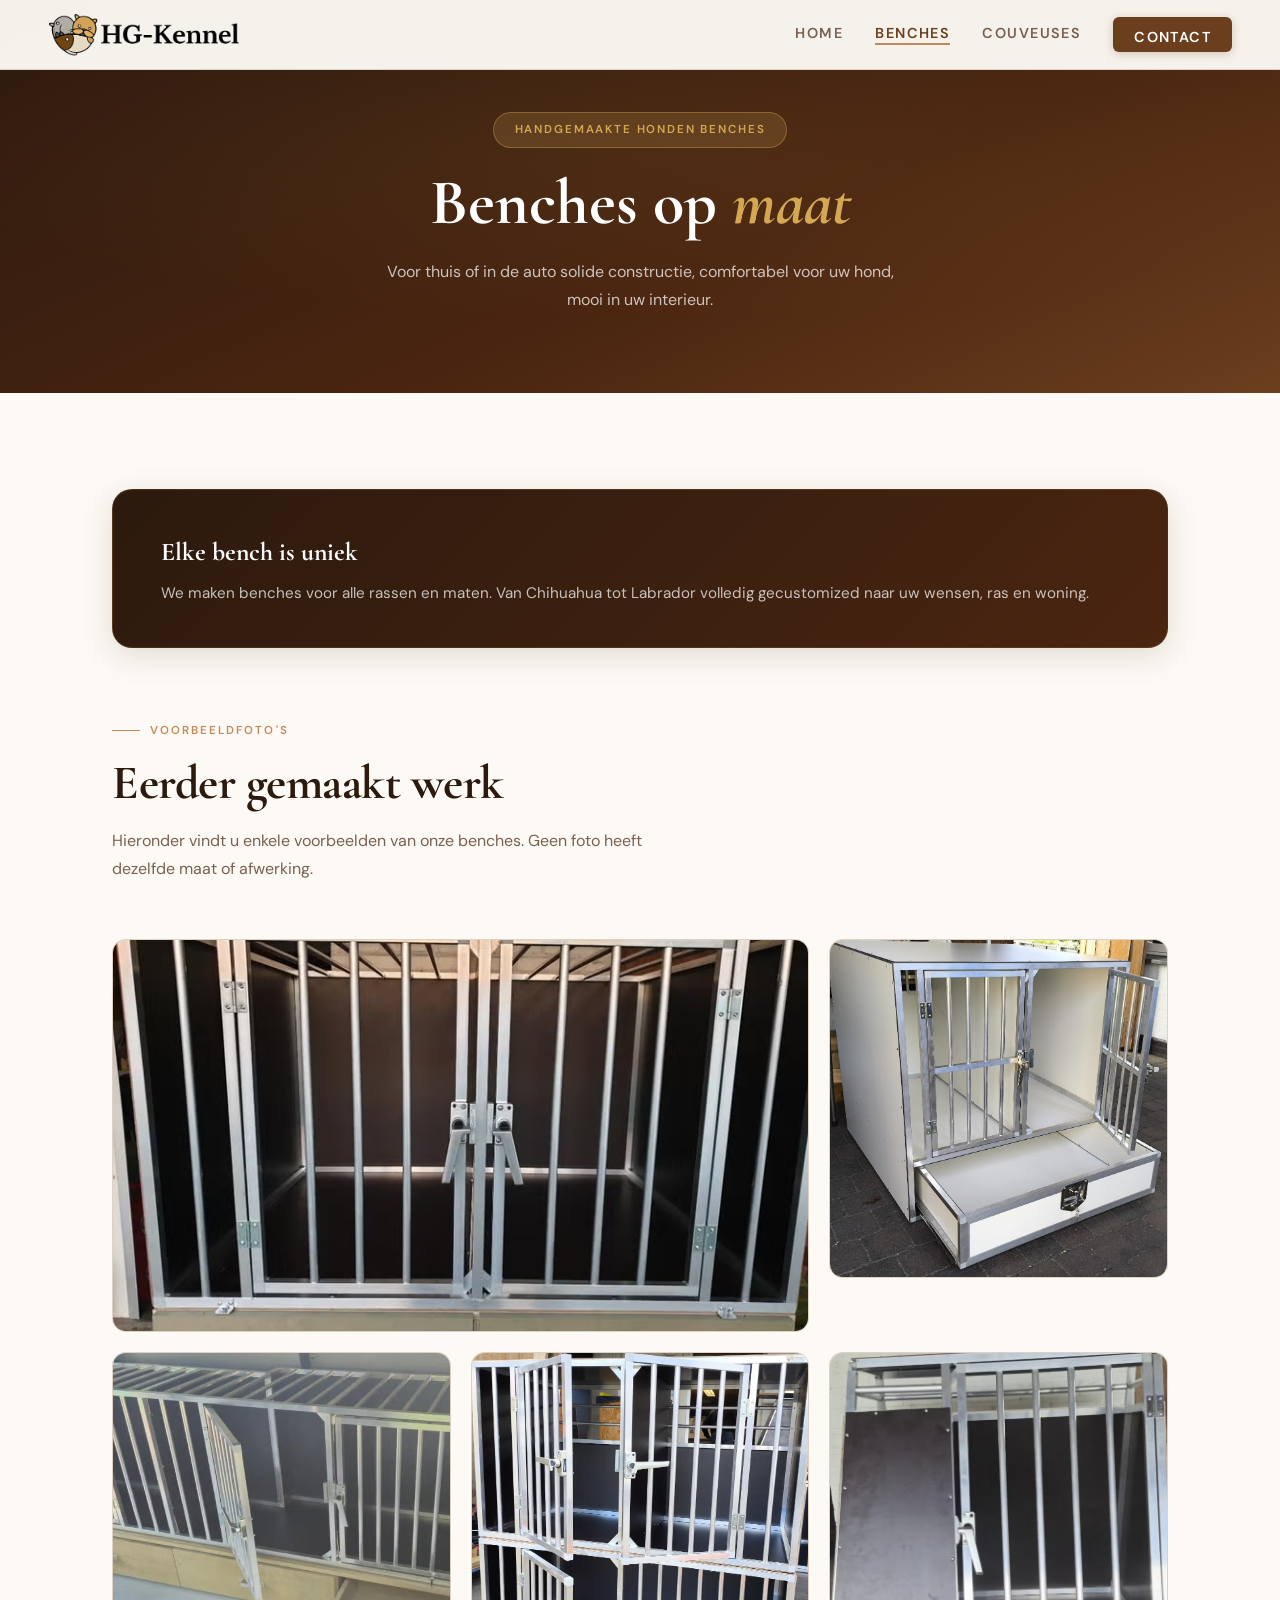
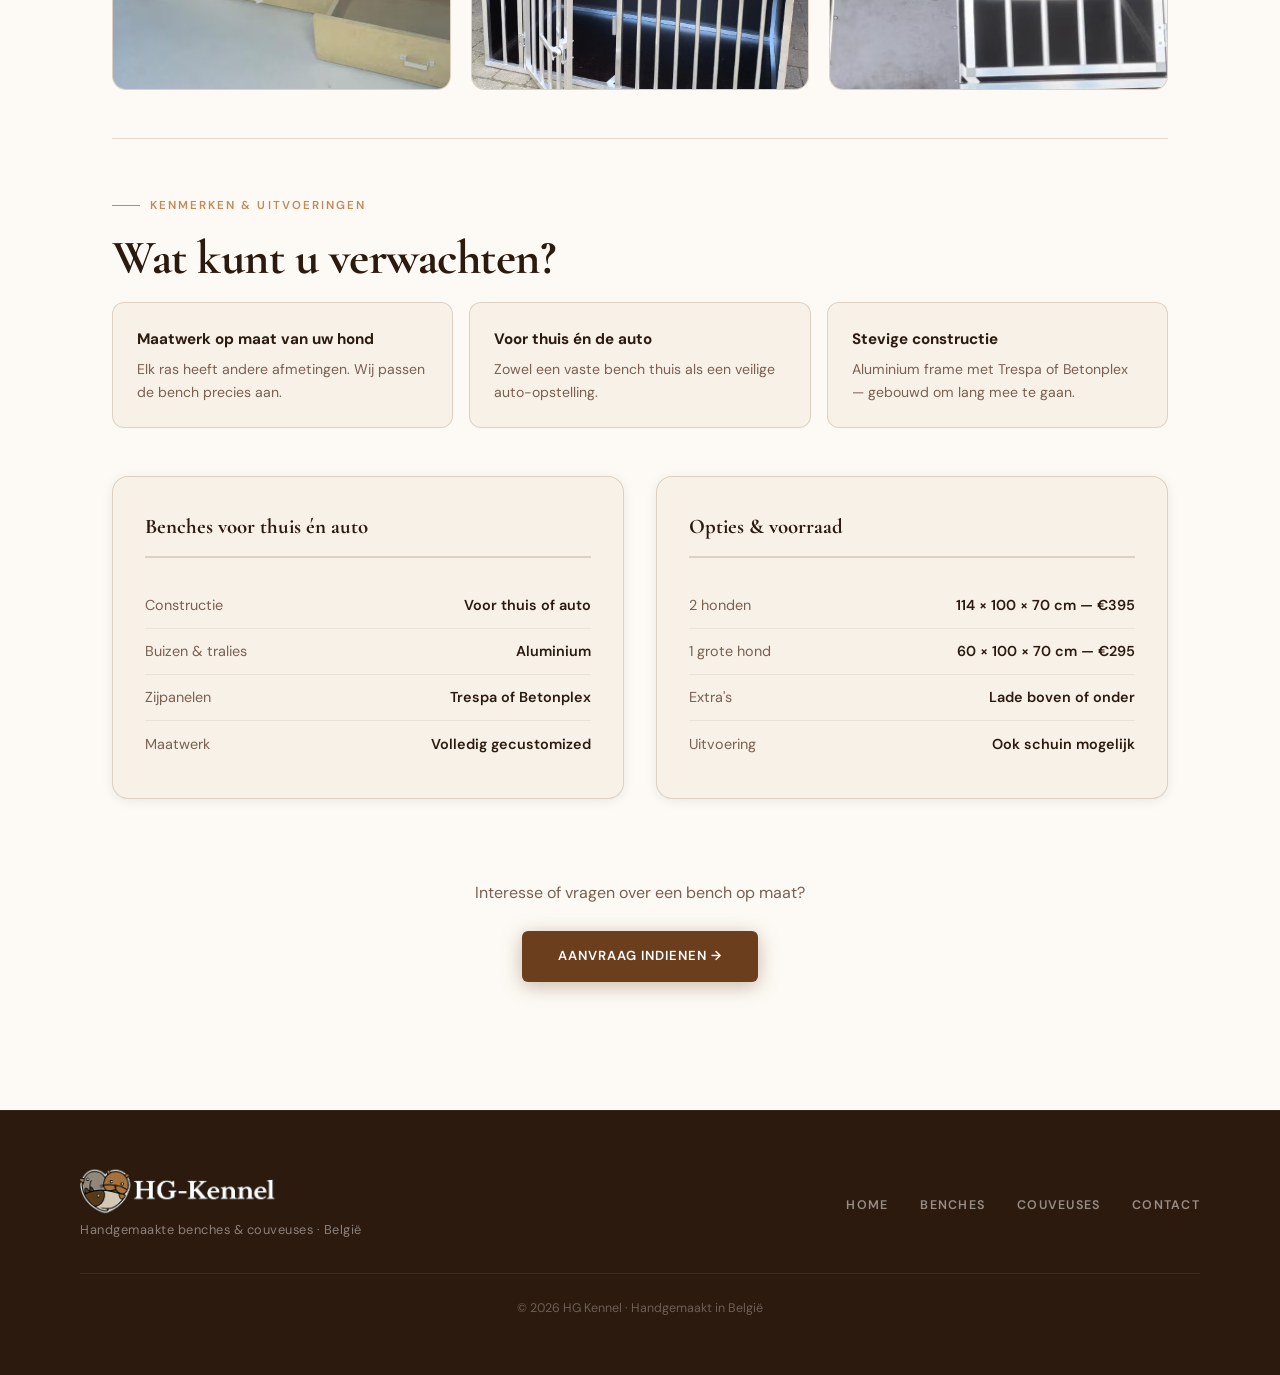
==== commit 8d42acb5: "fotos toegevoegd" ====
--- a/benches.html
+++ b/benches.html
@@ -6,11 +6,14 @@
 <title>Benches – HG Kennel</title>
 <link href="https://fonts.googleapis.com/css2?family=Cormorant+Garamond:ital,wght@0,400;0,600;0,700;1,400;1,600&family=DM+Sans:wght@300;400;500;600&display=swap" rel="stylesheet">
 <link rel="stylesheet" href="css/style.css">
+<link rel="icon" type="image/png" href="images/logo/Hg-Kennel-Logo-favicon.png">
 </head>
 <body>
 
 <nav id="main-nav">
-  <a class="nav-logo" href="index.html"><span class="nav-logo-paw">🐾</span>HG <span>Kennel</span></a>
+  <a class="nav-logo" href="index.html" aria-label="HG Kennel home">
+    <img src="images/logo/Hg-Kennel-Logo.png" alt="HG Kennel logo">
+  </a>
   <ul class="nav-links">
     <li><a href="index.html">Home</a></li>
     <li><a href="benches.html" class="active">Benches</a></li>
@@ -39,11 +42,21 @@
   <p class="section-sub reveal">Hieronder vindt u enkele voorbeelden van onze benches. Geen foto heeft dezelfde maat of afwerking.</p>
 
   <div class="gallery reveal">
-    <div class="gallery-item gallery-big"><span>Bench voor thuis – groot formaat</span></div>
-    <div class="gallery-item"><span>Auto bench</span></div>
-    <div class="gallery-item"><span>Kleine bench</span></div>
-    <div class="gallery-item"><span>Maatwerk detail</span></div>
-    <div class="gallery-item"><span>Bench voor auto</span></div>
+    <div class="gallery-item gallery-big">
+      <img src="images/Benches/Benche1.png" alt="Bench voor thuis – groot formaat" loading="lazy">
+    </div>
+    <div class="gallery-item">
+      <img src="images/Benches/Benche2.png" alt="Auto bench" loading="lazy">
+    </div>
+    <div class="gallery-item">
+      <img src="images/Benches/Benche3.png" alt="Kleine bench" loading="lazy">
+    </div>
+    <div class="gallery-item">
+      <img src="images/Benches/Benche4.png" alt="Maatwerk detail" loading="lazy">
+    </div>
+    <div class="gallery-item">
+      <img src="images/Benches/Benche5.png" alt="Bench voor auto" loading="lazy">
+    </div>
   </div>
 
   <hr class="divider">
@@ -90,7 +103,9 @@
 <footer>
   <div class="footer-inner">
     <div>
-      <div class="footer-brand">🐾 HG <span>Kennel</span></div>
+      <div class="footer-brand">
+        <img src="images/logo/Hg-Kennel-Logo-wit.png" alt="HG Kennel wit logo">
+      </div>
       <div class="footer-tagline">Handgemaakte benches & couveuses · België</div>
     </div>
     <ul class="footer-links">
@@ -100,7 +115,7 @@
       <li><a href="contact.html">Contact</a></li>
     </ul>
   </div>
-  <p class="footer-copy">© 2026 HG Kennel · Handgemaakt in België met 🐾</p>
+  <p class="footer-copy">© 2026 HG Kennel · Handgemaakt in België</p>
 </footer>
 
 <script src="js/main.js"></script>
--- a/css/style.css
+++ b/css/style.css
@@ -61,13 +61,20 @@
   color: var(--brown-dark); letter-spacing: 0.04em;
   text-decoration: none; display: flex; align-items: center; gap: 0.5rem;
 }
+.nav-logo img {
+  display: block;
+  height: 42px;
+  width: auto;
+}
 .nav-logo span { color: var(--brown-light); }
 .nav-logo-paw { font-size: 1.1rem; }
-.nav-links { display: flex; gap: 2rem; list-style: none; }
+.nav-links { display: flex; align-items: center; gap: 2rem; list-style: none; }
+.nav-links li { display: flex; align-items: center; }
 .nav-links a {
-  font-size: 0.82rem; font-weight: 600; letter-spacing: 0.1em;
+  font-size: 0.9rem; font-weight: 600; letter-spacing: 0.1em;
   text-transform: uppercase; color: var(--text-muted);
-  text-decoration: none; transition: color 0.2s; position: relative; padding-bottom: 2px;
+  text-decoration: none; transition: color 0.2s; position: relative;
+  padding-bottom: 2px; line-height: 1; display: inline-flex; align-items: center;
 }
 .nav-links a::after {
   content: ''; position: absolute; bottom: -2px; left: 0; right: 0;
@@ -79,6 +86,11 @@
 .nav-cta {
   background: var(--brown-mid) !important; color: #fff !important;
   padding: 0.5rem 1.3rem; border-radius: 6px;
+  display: inline-flex;
+  align-items: center;
+  justify-content: center;
+  line-height: 1;
+  height: 2.2rem;
   transition: background 0.2s, box-shadow 0.2s;
   box-shadow: 0 2px 8px rgba(107,63,30,0.25);
 }
@@ -288,21 +300,59 @@
   background: var(--cream); aspect-ratio: 1;
   display: flex; align-items: center; justify-content: center;
   border: 1px solid var(--border); position: relative;
-  font-size: 0.8rem; color: var(--text-muted);
-  font-weight: 500; letter-spacing: 0.04em;
+  cursor: pointer;
   transition: transform 0.3s, box-shadow 0.3s;
 }
 .gallery-item:hover { transform: scale(1.02); box-shadow: var(--shadow-md); }
-.gallery-item::before {
-  content: '📷';
-  position: absolute; top: 50%; left: 50%; transform: translate(-50%, -60%);
-  font-size: 2.5rem; opacity: 0.18;
-}
-.gallery-item span {
-  position: absolute; bottom: 0; left: 0; right: 0;
-  background: linear-gradient(transparent, rgba(44,26,14,0.6));
-  color: rgba(255,255,255,0.9); padding: 1.5rem 0.75rem 0.75rem;
-  font-size: 0.72rem; font-weight: 600; letter-spacing: 0.06em; text-transform: uppercase;
+.gallery-item img {
+  width: 100%;
+  height: 100%;
+  display: block;
+  object-fit: cover;
+}
+
+.lightbox {
+  position: fixed;
+  inset: 0;
+  z-index: 200;
+  display: none;
+  align-items: center;
+  justify-content: center;
+  background: rgba(18, 12, 8, 0.86);
+  padding: 1rem;
+}
+.lightbox.open { display: flex; }
+.lightbox-inner {
+  position: relative;
+  max-width: min(1100px, 96vw);
+  max-height: 92vh;
+  background: #fff;
+  border-radius: 18px;
+  overflow: hidden;
+  box-shadow: 0 18px 60px rgba(0, 0, 0, 0.35);
+}
+.lightbox-inner img {
+  display: block;
+  width: auto;
+  max-width: 100%;
+  max-height: 92vh;
+  object-fit: contain;
+}
+.lightbox-close {
+  position: absolute;
+  top: 0.75rem;
+  right: 0.75rem;
+  width: 2.25rem;
+  height: 2.25rem;
+  border: 0;
+  border-radius: 999px;
+  background: rgba(255,255,255,0.92);
+  color: var(--brown-dark);
+  font-size: 1.1rem;
+  cursor: pointer;
+  display: grid;
+  place-items: center;
+  box-shadow: 0 6px 18px rgba(0, 0, 0, 0.15);
 }
 .gallery-big { grid-column: span 2; aspect-ratio: 16/9; }
 
@@ -456,6 +506,13 @@
 .footer-brand {
   font-family: 'Cormorant Garamond', serif;
   font-size: 1.4rem; font-weight: 700; color: #fff;
+  display: flex;
+  align-items: center;
+}
+.footer-brand img {
+  display: block;
+  height: 48px;
+  width: auto;
 }
 .footer-brand span { color: var(--brown-light); }
 .footer-tagline {
@@ -478,17 +535,61 @@
   max-width: 1120px; margin-inline: auto;
 }
 
+@media (max-width: 980px) {
+  nav {
+    padding: 0.75rem 1rem;
+    height: auto;
+    flex-wrap: wrap;
+    gap: 0.75rem;
+  }
+  .nav-links {
+    width: 100%;
+    justify-content: center;
+    flex-wrap: wrap;
+    gap: 0.9rem 1rem;
+  }
+  .hero { padding-top: 7.5rem; }
+  .section { padding: 4.5rem 1rem; }
+  .product-grid { grid-template-columns: repeat(2, minmax(0, 1fr)); }
+  .gallery { grid-template-columns: repeat(2, minmax(0, 1fr)); }
+  .gallery-big { grid-column: span 2; aspect-ratio: 16 / 9; }
+}
+
 @media (max-width: 700px) {
-  nav { padding: 0 1.25rem; }
-  .nav-links { gap: 0.75rem; }
-  .usp-item { padding: 1rem 1.25rem; font-size: 0.75rem; }
-  .specs-grid { grid-template-columns: 1fr; }
-  .form-grid { grid-template-columns: 1fr; }
-  .form-group.full { grid-column: span 1; }
-  .gallery { grid-template-columns: repeat(2, 1fr); }
-  .gallery-big { grid-column: span 2; }
-  .form-wrap { padding: 1.75rem; }
-  .highlight-box { flex-direction: column; text-align: center; }
-  .footer-inner { flex-direction: column; text-align: center; }
-  .footer-links { justify-content: center; }
-}
+  nav { padding: 0.75rem 1rem; }
+  .nav-logo img { height: 36px; }
+  .nav-links { gap: 0.45rem 0.8rem; }
+  .nav-links a { font-size: 0.72rem; }
+  .nav-cta { min-height: 2rem; padding: 0.45rem 0.9rem; }
+  .hero { min-height: auto; padding: 7rem 1rem 4rem; }
+  .hero h1 { font-size: clamp(2.2rem, 10vw, 3rem); }
+  .hero p { font-size: 1rem; margin-bottom: 2rem; }
+  .hero-btns { flex-direction: column; align-items: stretch; }
+  .btn { width: 100%; justify-content: center; }
+  .usp-item { flex-basis: 100%; border-right: none; border-bottom: 1px solid rgba(255,255,255,0.08); }
+  .usp-item:last-child { border-bottom: none; }
+  .product-grid { grid-template-columns: 1fr; }
+  .specs-grid, .form-grid { grid-template-columns: 1fr; }
+  .form-group.full, .gallery-big { grid-column: span 1; }
+  .gallery { grid-template-columns: 1fr; }
+  .gallery-item, .gallery-big { aspect-ratio: 1; }
+  .gallery-big { aspect-ratio: 4 / 3; }
+  .form-wrap { padding: 1.25rem; }
+  .highlight-box { flex-direction: column; text-align: center; padding: 1.5rem; }
+  .feature-item { padding: 1rem; }
+  .quote-strip { padding: 3rem 1rem; }
+  .footer-inner { flex-direction: column; text-align: center; align-items: center; }
+  .footer-links { justify-content: center; flex-wrap: wrap; gap: 0.75rem 1rem; }
+}
+
+@media (max-width: 480px) {
+  .section { padding: 3.75rem 0.9rem; }
+  .sub-hero { padding: 6.5rem 1rem 4rem; }
+  .sub-hero h1 { font-size: clamp(2rem, 9vw, 2.6rem); }
+  .hero-badge, .section-label { font-size: 0.68rem; letter-spacing: 0.12em; }
+  .card-body { padding: 1rem; }
+  .spec-card { padding: 1rem; }
+  .spec-row { flex-direction: column; gap: 0.25rem; }
+  .spec-val { text-align: left; max-width: none; }
+  .footer { padding: 2.5rem 1rem; }
+}
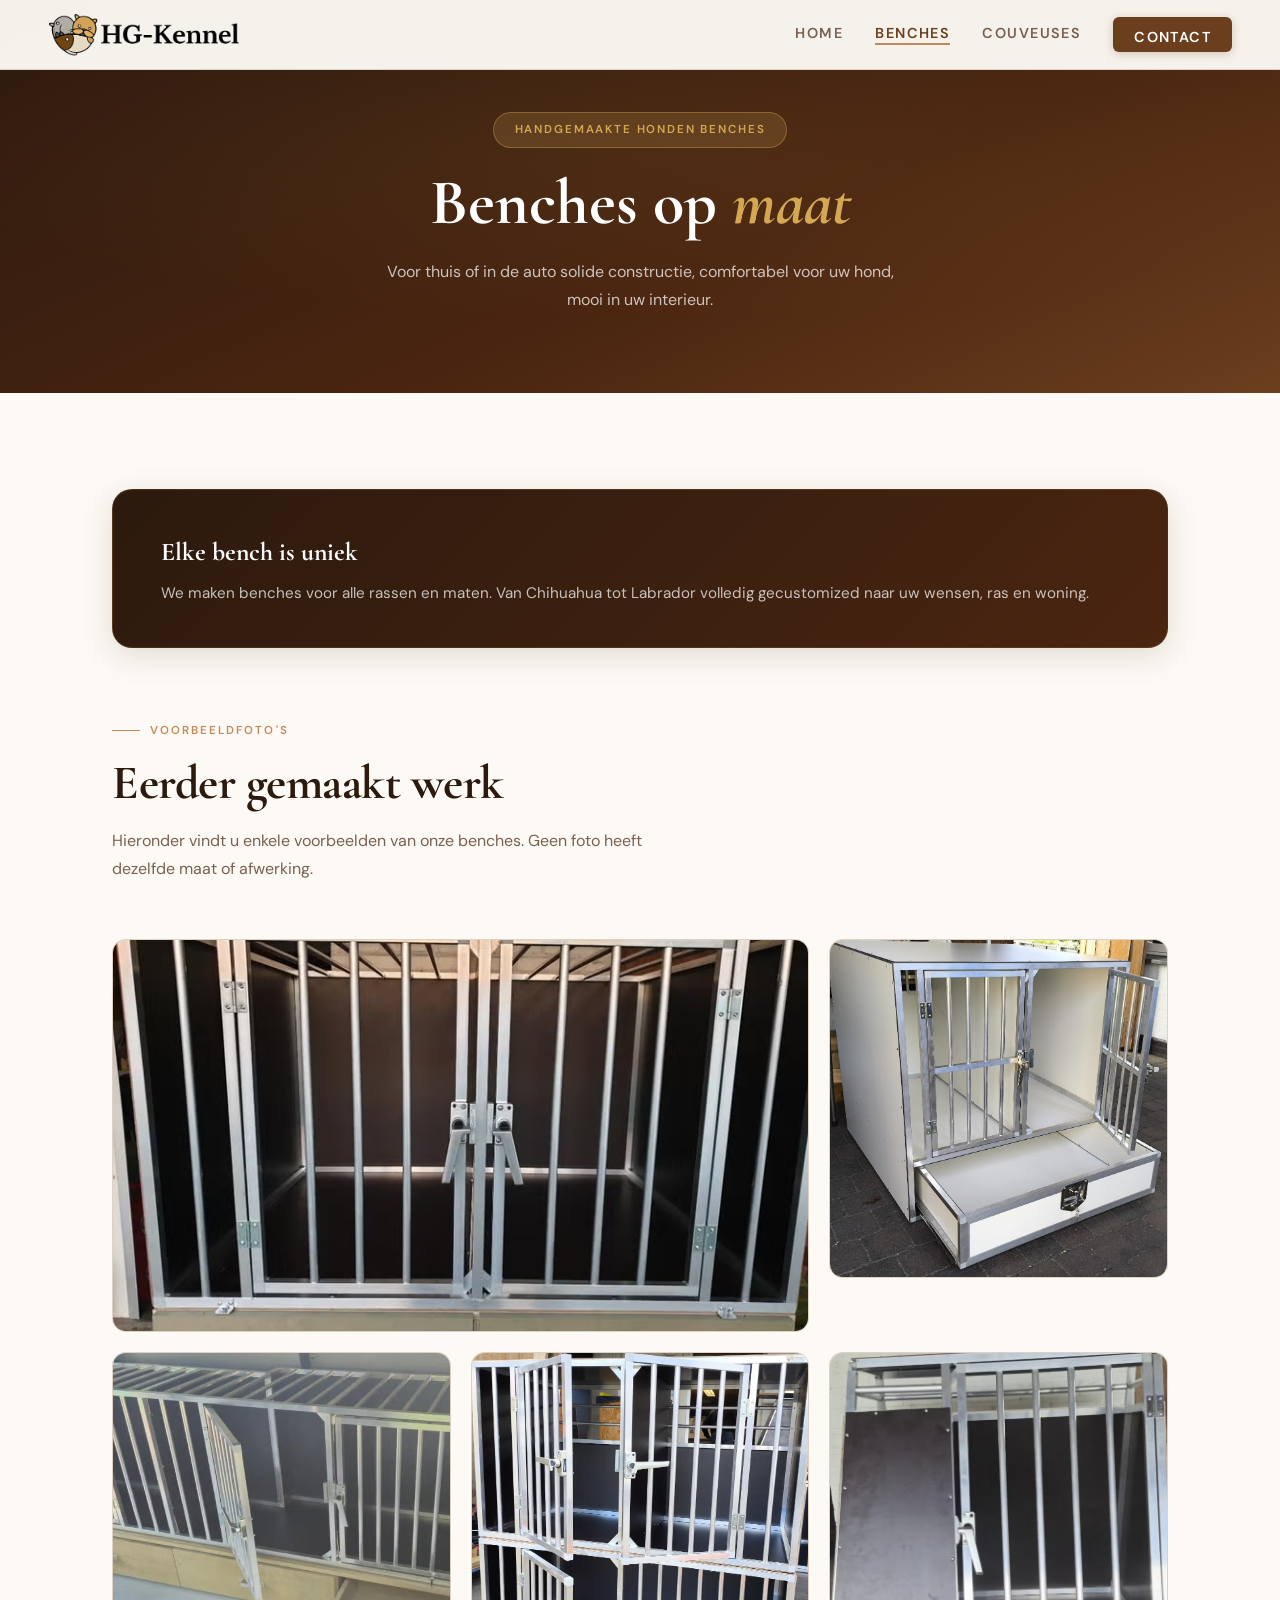
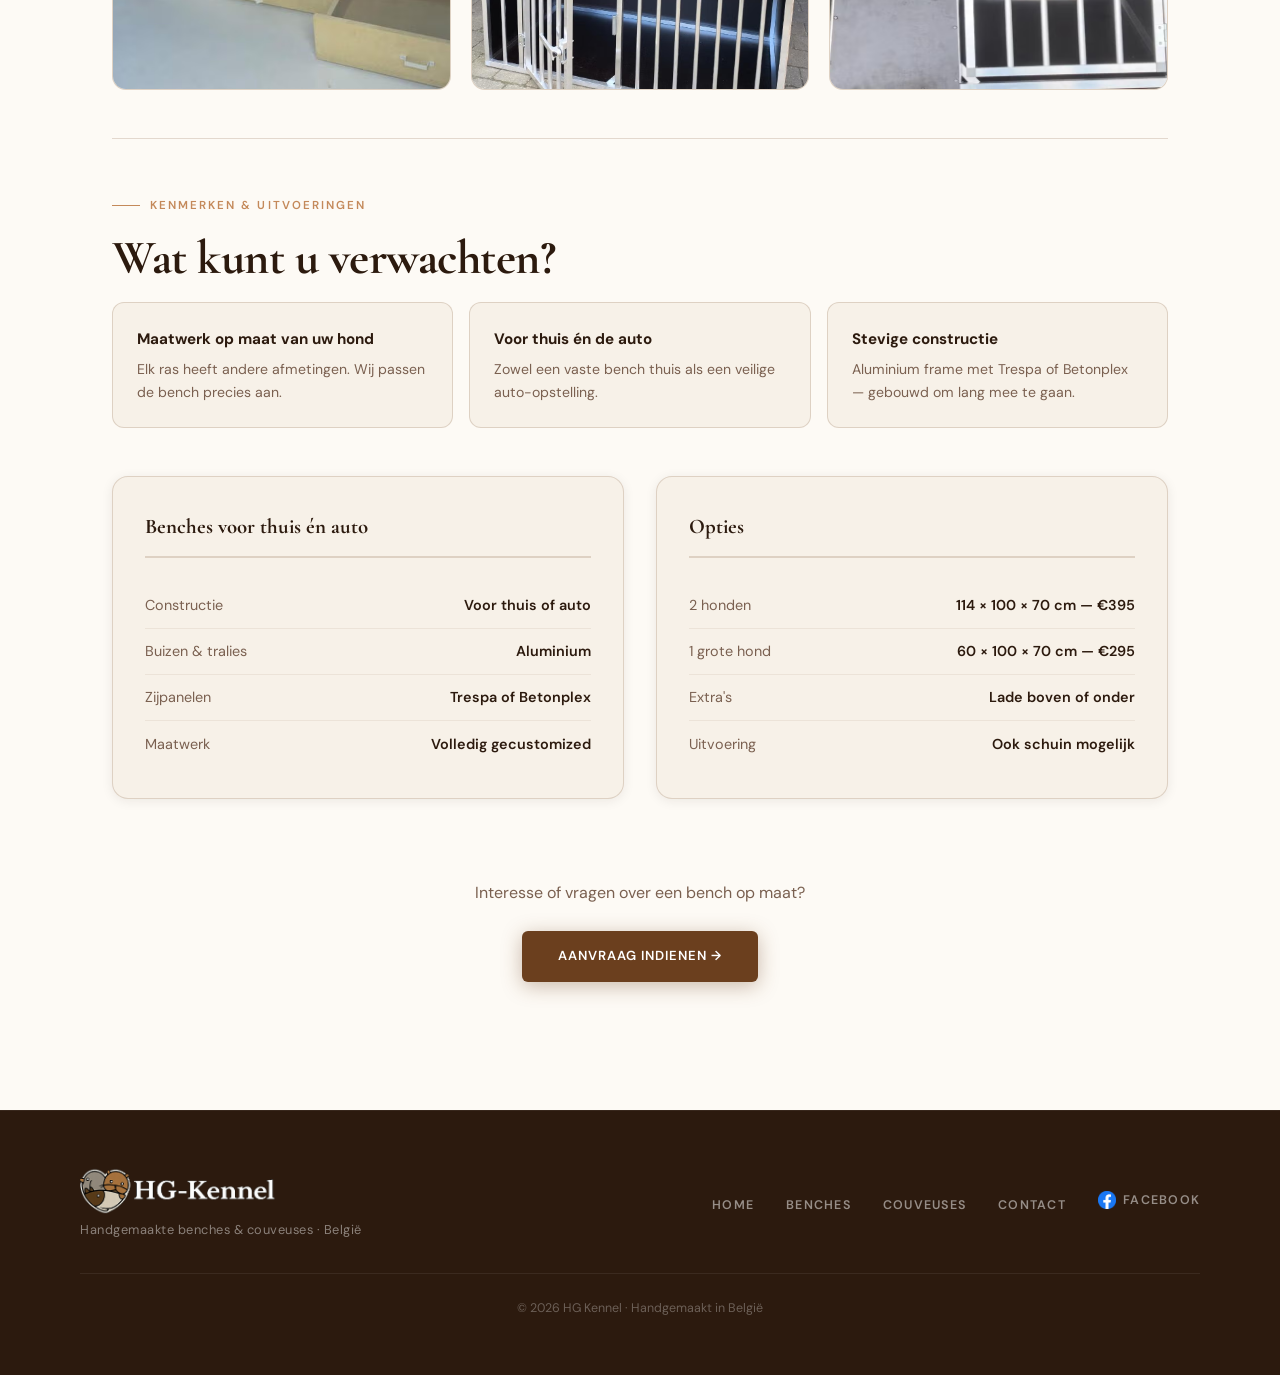
==== commit 7b6b8451: "footer" ====
--- a/benches.html
+++ b/benches.html
@@ -85,7 +85,7 @@
       <div class="spec-row"><span class="spec-key">Maatwerk</span><span class="spec-val">Volledig gecustomized</span></div>
     </div>
     <div class="spec-card">
-      <h3>Opties & voorraad</h3>
+      <h3>Opties</h3>
       <div class="spec-row"><span class="spec-key">2 honden</span><span class="spec-val">114 × 100 × 70 cm — €395</span></div>
       <div class="spec-row"><span class="spec-key">1 grote hond</span><span class="spec-val">60 × 100 × 70 cm — €295</span></div>
       <div class="spec-row"><span class="spec-key">Extra's</span><span class="spec-val">Lade boven of onder</span></div>
@@ -113,6 +113,7 @@
       <li><a href="benches.html">Benches</a></li>
       <li><a href="couveuses.html">Couveuses</a></li>
       <li><a href="contact.html">Contact</a></li>
+      <li><a href="https://www.facebook.com/p/HG-Kennel-100057418870593/" target="_blank" rel="noopener noreferrer" class="footer-social-link"><img src="images/logo/facebook.png" alt="Facebook" class="footer-social-icon"> Facebook</a></li>
     </ul>
   </div>
   <p class="footer-copy">© 2026 HG Kennel · Handgemaakt in België</p>
--- a/css/style.css
+++ b/css/style.css
@@ -526,6 +526,20 @@
   font-size: 0.78rem; font-weight: 600; letter-spacing: 0.1em;
   text-transform: uppercase; color: rgba(255,255,255,0.5); text-decoration: none;
   transition: color 0.2s;
+}
+.footer-social-link {
+  display: inline-flex;
+  align-items: center;
+  gap: 0.45rem;
+}
+.footer-social-icon {
+  width: 18px;
+  height: 18px;
+  display: block;
+  filter: none;
+  opacity: 1;
+  border-radius: 0;
+  background: transparent;
 }
 .footer-links a:hover { color: var(--gold); }
 .footer-copy {
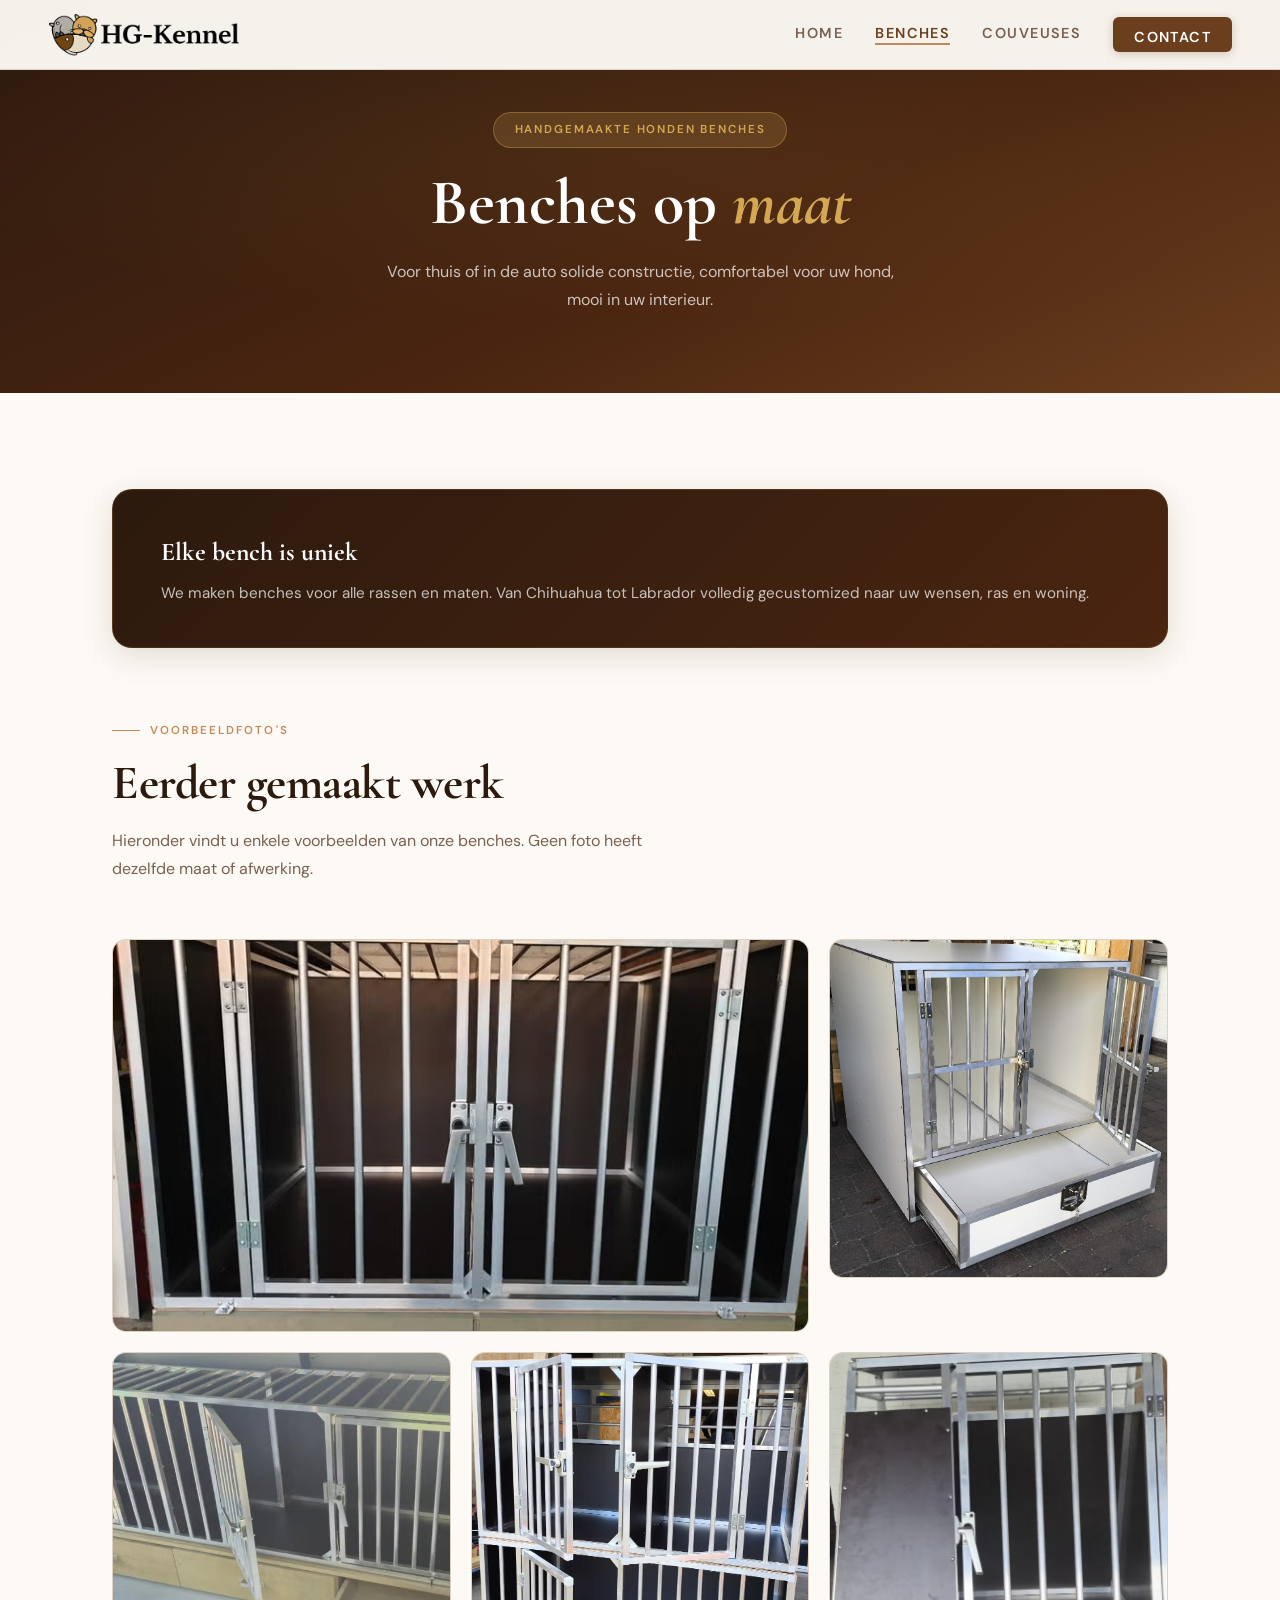
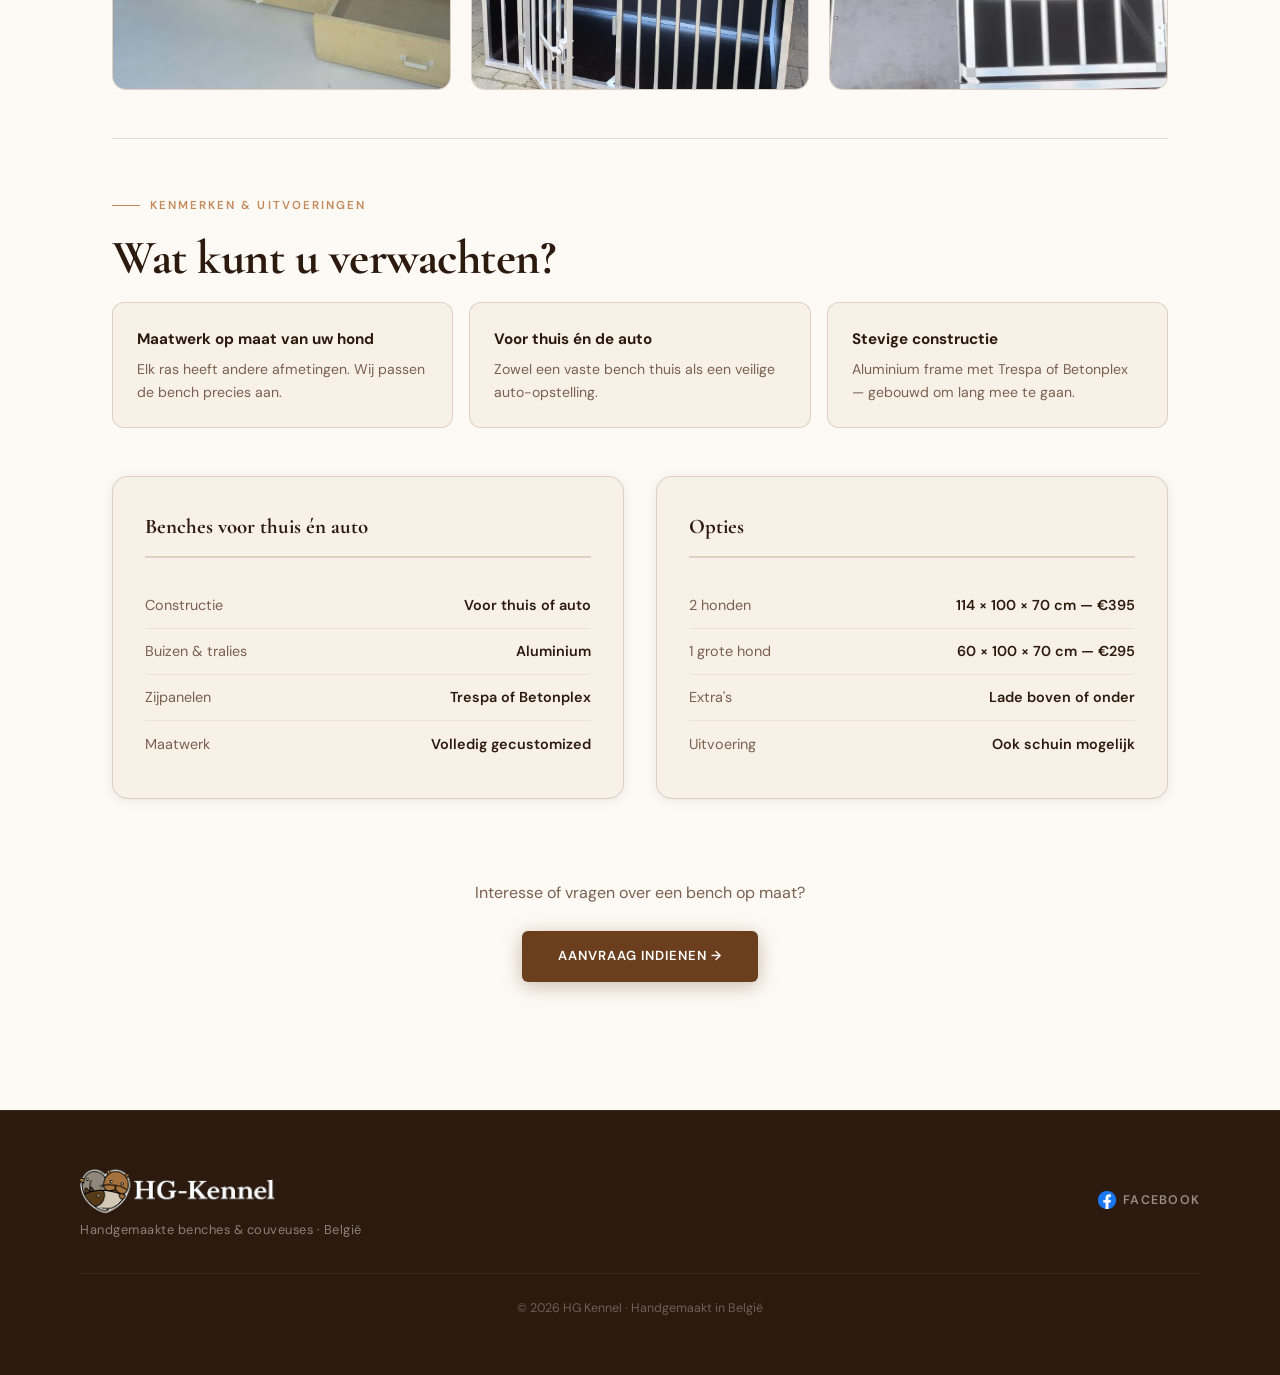
==== commit 432e6d7b: "contactform" ====
--- a/benches.html
+++ b/benches.html
@@ -109,10 +109,6 @@
       <div class="footer-tagline">Handgemaakte benches & couveuses · België</div>
     </div>
     <ul class="footer-links">
-      <li><a href="index.html">Home</a></li>
-      <li><a href="benches.html">Benches</a></li>
-      <li><a href="couveuses.html">Couveuses</a></li>
-      <li><a href="contact.html">Contact</a></li>
       <li><a href="https://www.facebook.com/p/HG-Kennel-100057418870593/" target="_blank" rel="noopener noreferrer" class="footer-social-link"><img src="images/logo/facebook.png" alt="Facebook" class="footer-social-icon"> Facebook</a></li>
     </ul>
   </div>
--- a/css/style.css
+++ b/css/style.css
@@ -399,6 +399,11 @@
   font-size: 0.73rem; font-weight: 600; letter-spacing: 0.1em;
   text-transform: uppercase; color: var(--text-muted);
 }
+.required-star {
+  color: #b5473a;
+  font-weight: 700;
+  margin-left: 0.15rem;
+}
 .form-group input, .form-group select, .form-group textarea {
   background: var(--warm-white); border: 1.5px solid var(--border);
   border-radius: 8px; padding: 0.8rem 1.1rem;
@@ -425,6 +430,17 @@
   transform: translateY(-2px);
   box-shadow: 0 8px 24px rgba(44,26,14,0.3);
 }
+.form-error {
+  display: none;
+  margin-top: 1rem;
+  color: #9b1c1c;
+  background: #fff5f5;
+  border: 1px solid #f0b4b4;
+  border-radius: 10px;
+  padding: 0.85rem 1rem;
+  font-size: 0.9rem;
+}
+.form-error.show { display: block; }
 .form-success {
   display: none; background: #EAF3E0; border: 1px solid #7BAD5B;
   color: #2E5B1A; border-radius: 10px; padding: 1.1rem 1.5rem;
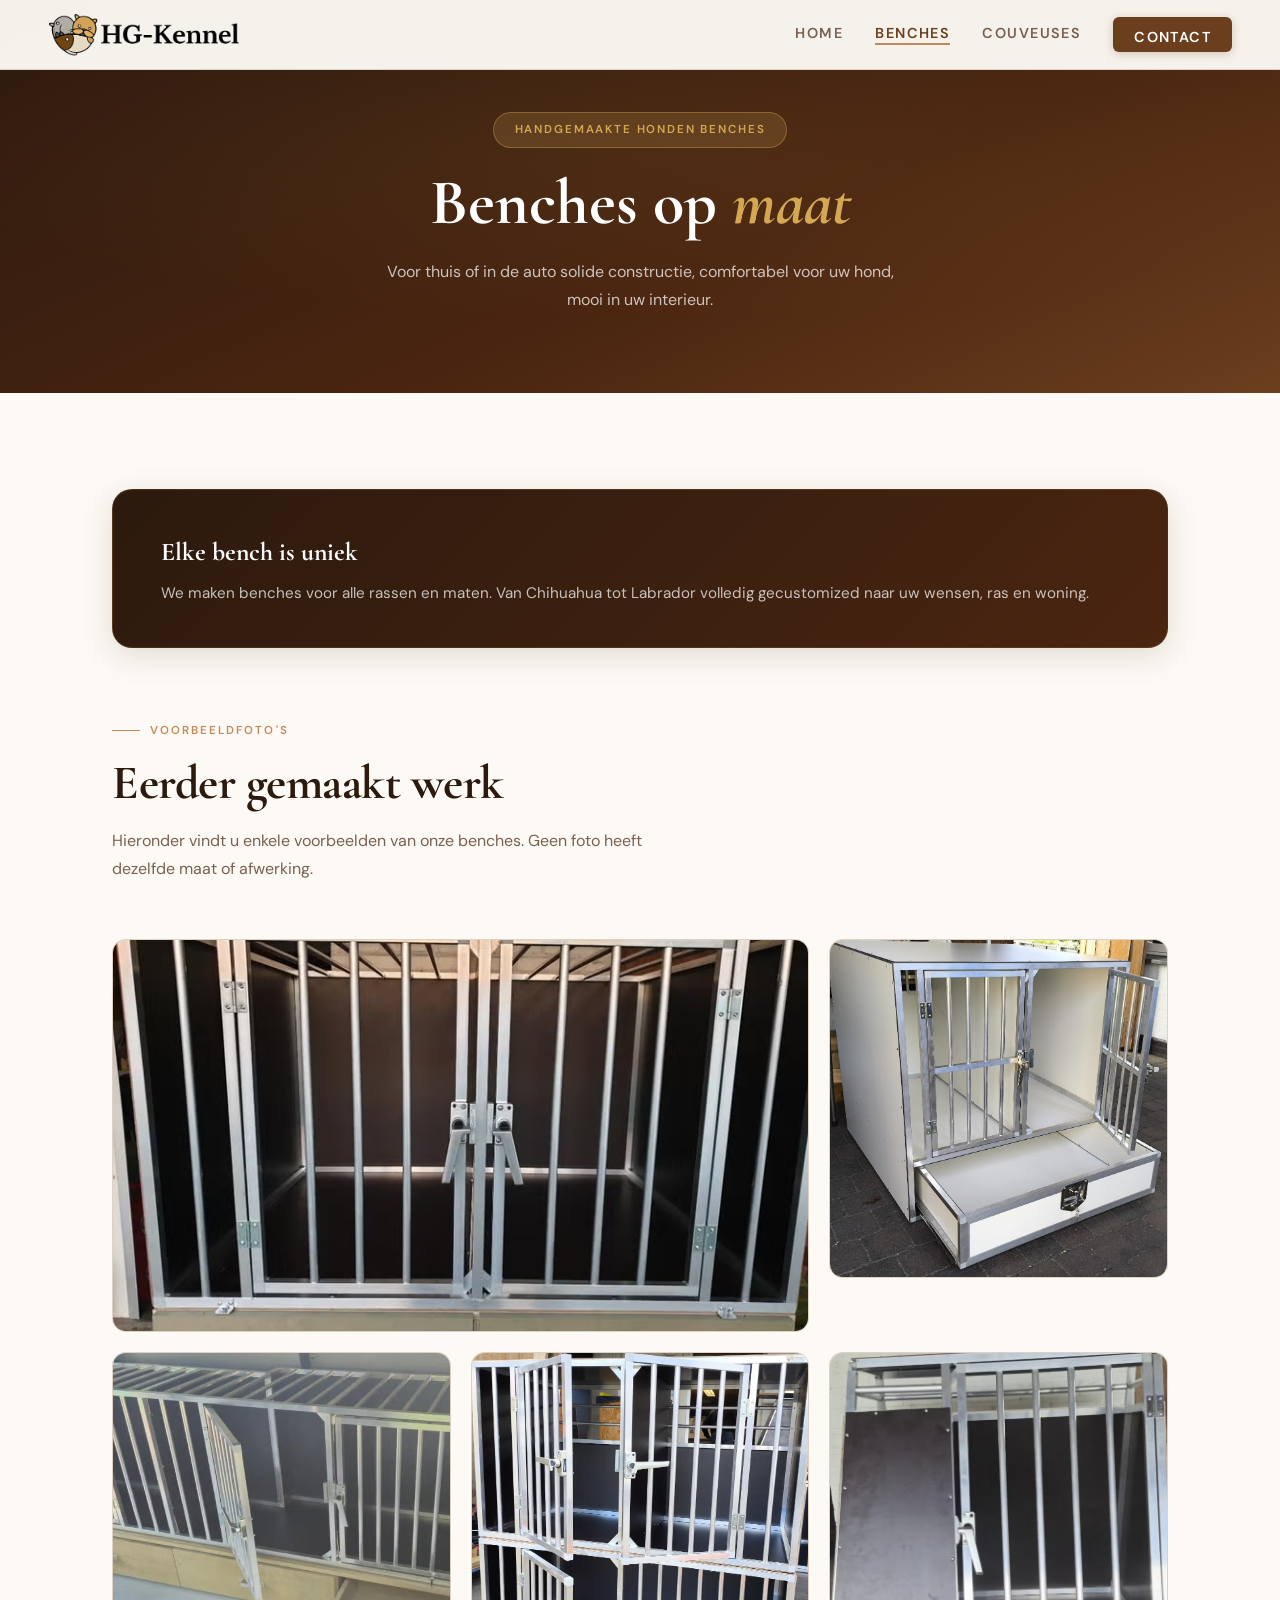
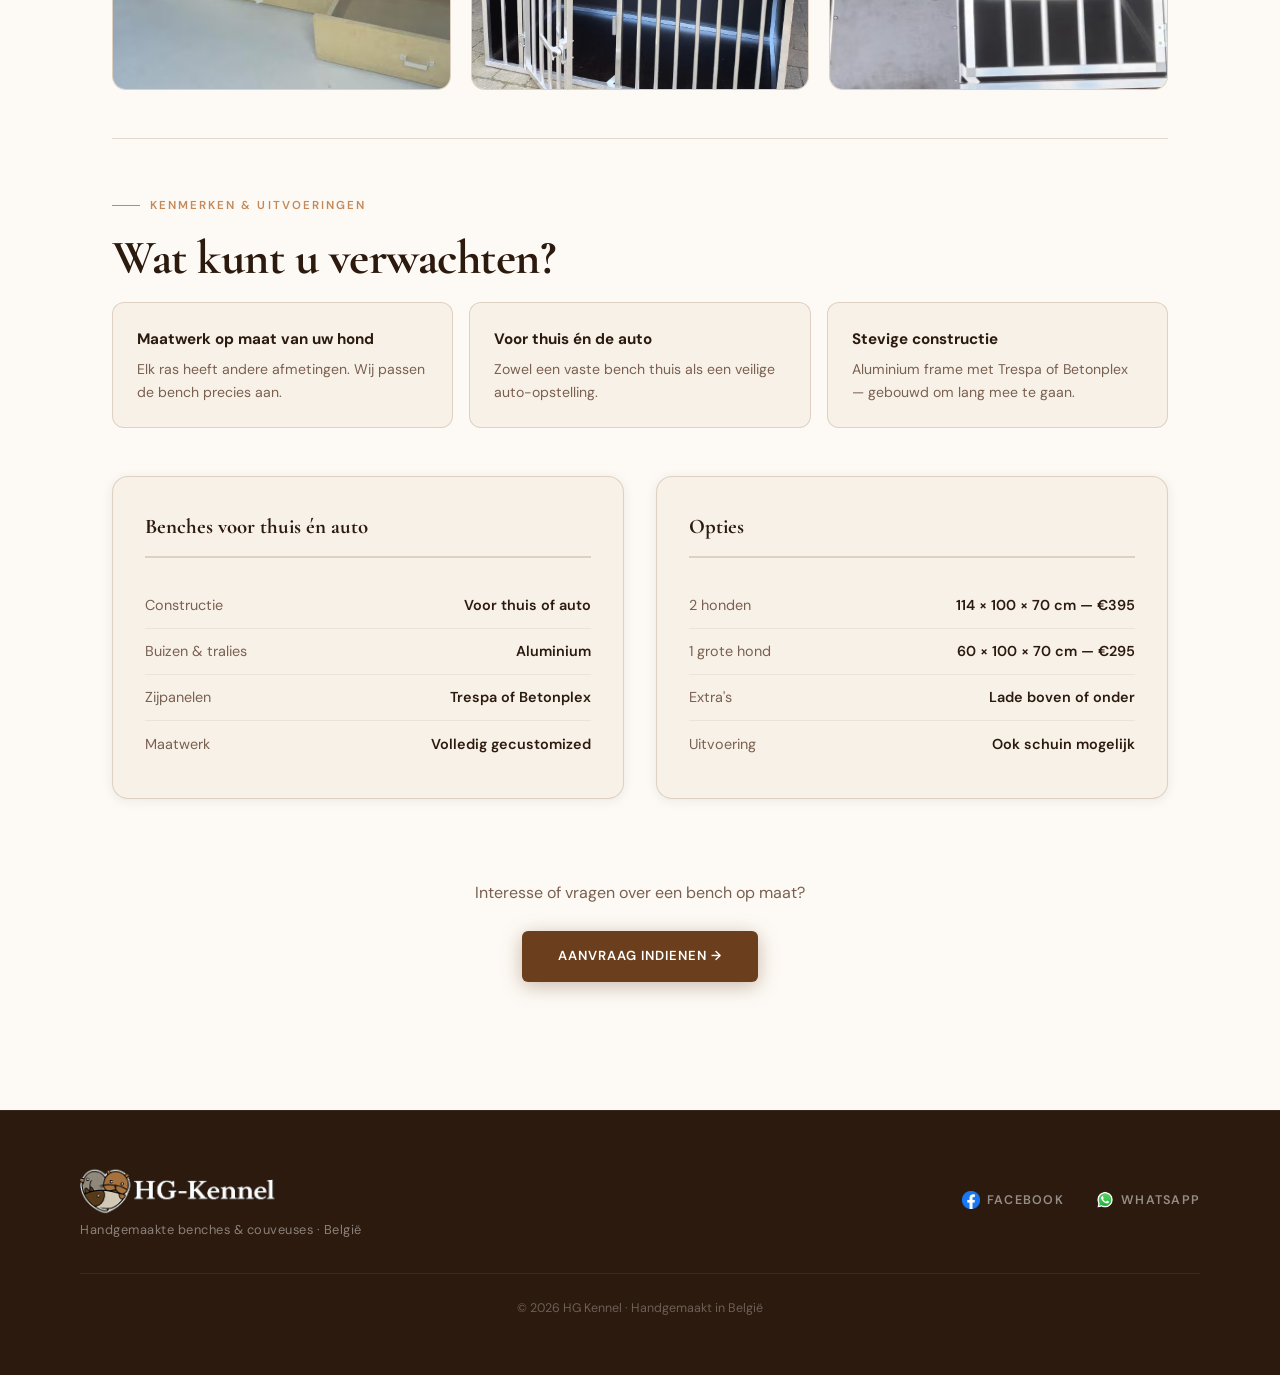
==== commit 2afcc855: "..." ====
--- a/benches.html
+++ b/benches.html
@@ -110,6 +110,7 @@
     </div>
     <ul class="footer-links">
       <li><a href="https://www.facebook.com/p/HG-Kennel-100057418870593/" target="_blank" rel="noopener noreferrer" class="footer-social-link"><img src="images/logo/facebook.png" alt="Facebook" class="footer-social-icon"> Facebook</a></li>
+      <li><a href="https://wa.me/32494618224" target="_blank" rel="noopener noreferrer" class="footer-social-link"><img src="images/logo/whatsapp.png" alt="WhatsApp" class="footer-social-icon"> WhatsApp</a></li>
     </ul>
   </div>
   <p class="footer-copy">© 2026 HG Kennel · Handgemaakt in België</p>
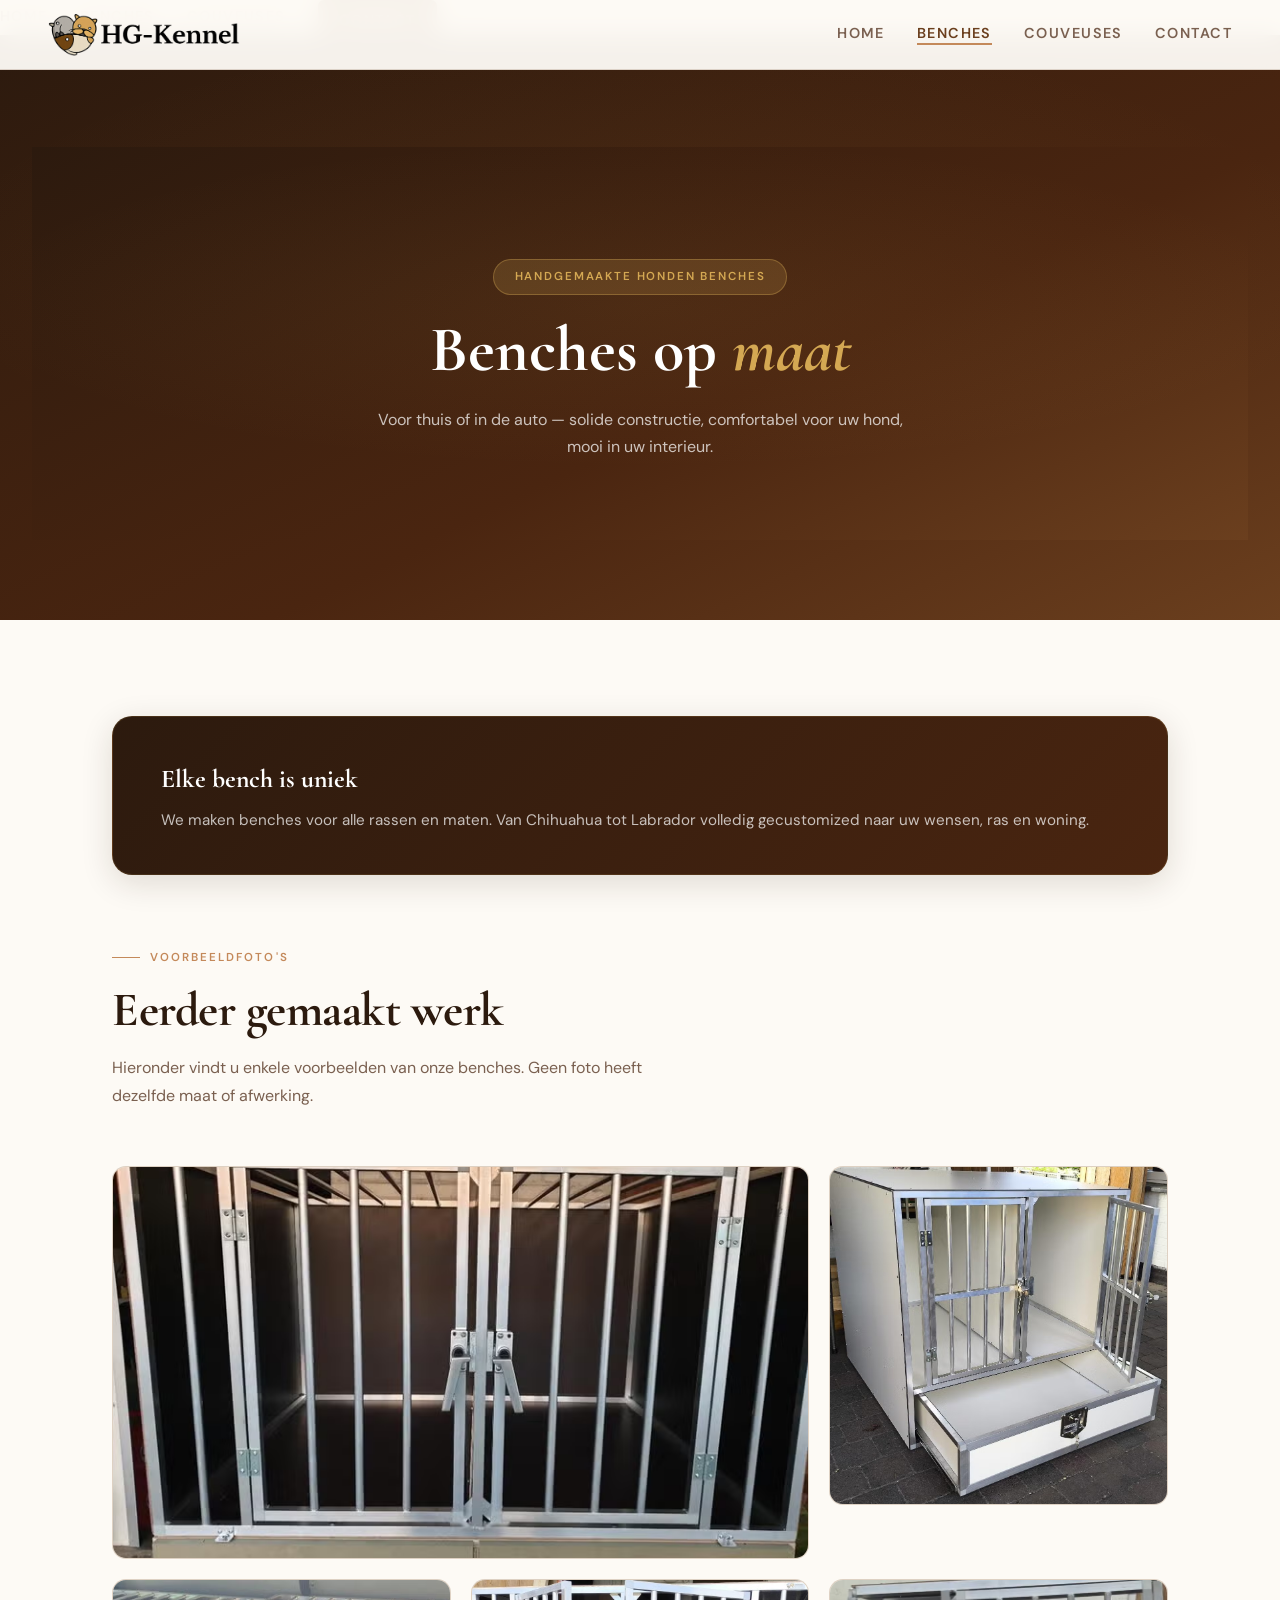
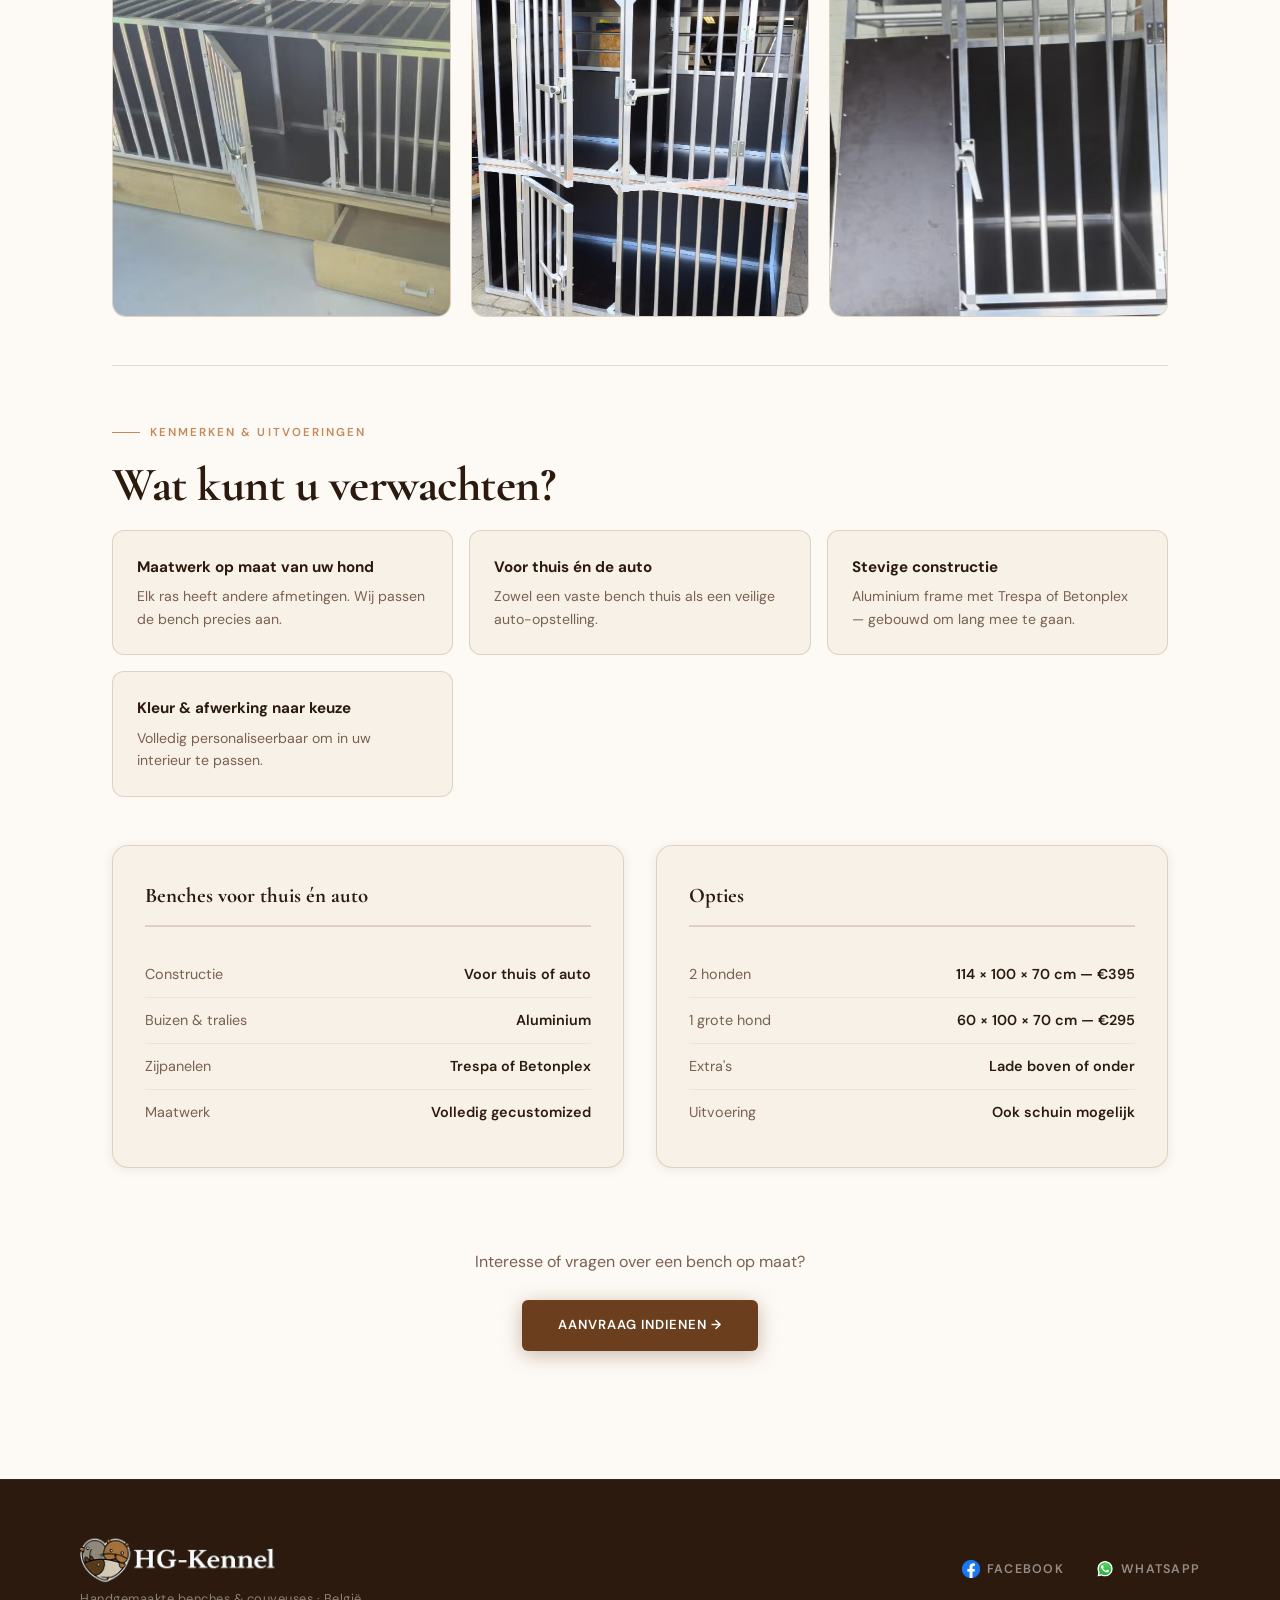
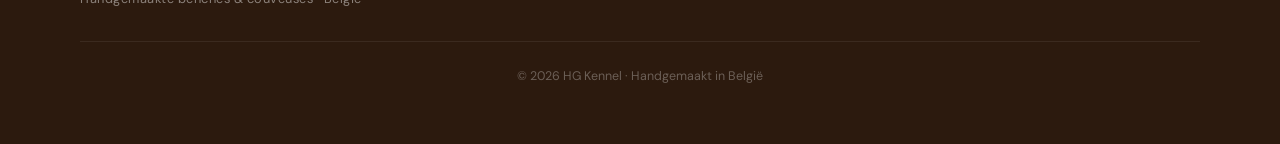
==== commit 422afe97: "Merge branch 'main' of https://github.com/AnoukD05/Hg-Kennel" ====
--- a/benches.html
+++ b/benches.html
@@ -18,90 +18,102 @@
     <li><a href="index.html">Home</a></li>
     <li><a href="benches.html" class="active">Benches</a></li>
     <li><a href="couveuses.html">Couveuses</a></li>
+    <li><a href="contact.html">Contact</a></li>
+  </ul>
+</nav>
+  <ul class="nav-links">
+    <li><a href="index.html">Home</a></li>
+    <li><a href="benches.html" class="active">Benches</a></li>
+    <li><a href="couveuses.html">Couveuses</a></li>
     <li><a href="contact.html" class="nav-cta">Contact</a></li>
   </ul>
 </nav>
 
 <div class="sub-hero">
+<div class="sub-hero">
   <span class="hero-badge">Handgemaakte honden benches</span>
   <h1>Benches op <em>maat</em></h1>
-  <p>Voor thuis of in de auto solide constructie, comfortabel voor uw hond, mooi in uw interieur.</p>
+  <p>Voor thuis of in de auto — solide constructie, comfortabel voor uw hond, mooi in uw interieur.</p>
+</div>
 </div>
 
 <div class="section">
 
-  <div class="highlight-box reveal">
-    <div>
-      <h2>Elke bench is uniek</h2>
-      <p>We maken benches voor alle rassen en maten. Van Chihuahua tot Labrador volledig gecustomized naar uw wensen, ras en woning.</p>
-    </div>
+<div class="highlight-box reveal">
+  <div>
+    <h2>Elke bench is uniek</h2>
+    <p>We maken benches voor alle rassen en maten. Van Chihuahua tot Labrador volledig gecustomized naar uw wensen, ras en woning.</p>
   </div>
+</div>
 
-  <span class="section-label">Voorbeeldfoto's</span>
-  <h2 class="section-title reveal">Eerder gemaakt werk</h2>
-  <p class="section-sub reveal">Hieronder vindt u enkele voorbeelden van onze benches. Geen foto heeft dezelfde maat of afwerking.</p>
+<span class="section-label">Voorbeeldfoto's</span>
+<h2 class="section-title reveal">Eerder gemaakt werk</h2>
+<p class="section-sub reveal">Hieronder vindt u enkele voorbeelden van onze benches. Geen foto heeft dezelfde maat of afwerking.</p>
 
-  <div class="gallery reveal">
-    <div class="gallery-item gallery-big">
-      <img src="images/Benches/Benche1.png" alt="Bench voor thuis – groot formaat" loading="lazy">
-    </div>
-    <div class="gallery-item">
-      <img src="images/Benches/Benche2.png" alt="Auto bench" loading="lazy">
-    </div>
-    <div class="gallery-item">
-      <img src="images/Benches/Benche3.png" alt="Kleine bench" loading="lazy">
-    </div>
-    <div class="gallery-item">
-      <img src="images/Benches/Benche4.png" alt="Maatwerk detail" loading="lazy">
-    </div>
-    <div class="gallery-item">
-      <img src="images/Benches/Benche5.png" alt="Bench voor auto" loading="lazy">
-    </div>
+<div class="gallery reveal">
+  <div class="gallery-item gallery-big">
+    <img src="images/Benches/Benche1.png" alt="Bench voor thuis – groot formaat" loading="lazy">
   </div>
+  <div class="gallery-item">
+    <img src="images/Benches/Benche2.png" alt="Auto bench" loading="lazy">
+  </div>
+  <div class="gallery-item">
+    <img src="images/Benches/Benche3.png" alt="Kleine bench" loading="lazy">
+  </div>
+  <div class="gallery-item">
+    <img src="images/Benches/Benche4.png" alt="Maatwerk detail" loading="lazy">
+  </div>
+  <div class="gallery-item">
+    <img src="images/Benches/Benche5.png" alt="Bench voor auto" loading="lazy">
+  </div>
+</div>
 
-  <hr class="divider">
+<hr class="divider">
 
-  <span class="section-label">Kenmerken & uitvoeringen</span>
-  <h2 class="section-title reveal">Wat kunt u verwachten?</h2>
+<span class="section-label">Kenmerken & uitvoeringen</span>
+<h2 class="section-title reveal">Wat kunt u verwachten?</h2>
 
-  <ul class="features-list reveal" style="grid-template-columns: repeat(auto-fit, minmax(260px, 1fr));">
-    <li class="feature-item">
-      <div><strong>Maatwerk op maat van uw hond</strong><p>Elk ras heeft andere afmetingen. Wij passen de bench precies aan.</p></div>
-    </li>
-    <li class="feature-item">
-      <div><strong>Voor thuis én de auto</strong><p>Zowel een vaste bench thuis als een veilige auto-opstelling.</p></div>
-    </li>
-    <li class="feature-item">
-      <div><strong>Stevige constructie</strong><p>Aluminium frame met Trespa of Betonplex — gebouwd om lang mee te gaan.</p></div>
-    </li>
-  </ul>
+<ul class="features-list reveal" style="grid-template-columns: repeat(auto-fit, minmax(260px, 1fr));">
+  <li class="feature-item">
+    <div><strong>Maatwerk op maat van uw hond</strong><p>Elk ras heeft andere afmetingen. Wij passen de bench precies aan.</p></div>
+  </li>
+  <li class="feature-item">
+    <div><strong>Voor thuis én de auto</strong><p>Zowel een vaste bench thuis als een veilige auto-opstelling.</p></div>
+  </li>
+  <li class="feature-item">
+    <div><strong>Stevige constructie</strong><p>Aluminium frame met Trespa of Betonplex — gebouwd om lang mee te gaan.</p></div>
+  </li>
+  <li class="feature-item">
+    <div><strong>Kleur & afwerking naar keuze</strong><p>Volledig personaliseerbaar om in uw interieur te passen.</p></div>
+  </li>
+</ul>
 
-  <div class="specs-grid reveal">
-    <div class="spec-card">
-      <h3>Benches voor thuis én auto</h3>
-      <div class="spec-row"><span class="spec-key">Constructie</span><span class="spec-val">Voor thuis of auto</span></div>
-      <div class="spec-row"><span class="spec-key">Buizen & tralies</span><span class="spec-val">Aluminium</span></div>
-      <div class="spec-row"><span class="spec-key">Zijpanelen</span><span class="spec-val">Trespa of Betonplex</span></div>
-      <div class="spec-row"><span class="spec-key">Maatwerk</span><span class="spec-val">Volledig gecustomized</span></div>
-    </div>
-    <div class="spec-card">
-      <h3>Opties</h3>
-      <div class="spec-row"><span class="spec-key">2 honden</span><span class="spec-val">114 × 100 × 70 cm — €395</span></div>
-      <div class="spec-row"><span class="spec-key">1 grote hond</span><span class="spec-val">60 × 100 × 70 cm — €295</span></div>
-      <div class="spec-row"><span class="spec-key">Extra's</span><span class="spec-val">Lade boven of onder</span></div>
-      <div class="spec-row"><span class="spec-key">Uitvoering</span><span class="spec-val">Ook schuin mogelijk</span></div>
-    </div>
+<div class="specs-grid reveal">
+  <div class="spec-card">
+    <h3>Benches voor thuis én auto</h3>
+    <div class="spec-row"><span class="spec-key">Constructie</span><span class="spec-val">Voor thuis of auto</span></div>
+    <div class="spec-row"><span class="spec-key">Buizen & tralies</span><span class="spec-val">Aluminium</span></div>
+    <div class="spec-row"><span class="spec-key">Zijpanelen</span><span class="spec-val">Trespa of Betonplex</span></div>
+    <div class="spec-row"><span class="spec-key">Maatwerk</span><span class="spec-val">Volledig gecustomized</span></div>
   </div>
+  <div class="spec-card">
+    <h3>Opties</h3>
+    <div class="spec-row"><span class="spec-key">2 honden</span><span class="spec-val">114 × 100 × 70 cm — €395</span></div>
+    <div class="spec-row"><span class="spec-key">1 grote hond</span><span class="spec-val">60 × 100 × 70 cm — €295</span></div>
+    <div class="spec-row"><span class="spec-key">Extra's</span><span class="spec-val">Lade boven of onder</span></div>
+    <div class="spec-row"><span class="spec-key">Uitvoering</span><span class="spec-val">Ook schuin mogelijk</span></div>
+  </div>
+</div>
 
-  <div style="text-align:center;padding:2rem 0;" class="reveal">
-    <p style="color:var(--text-muted);margin-bottom:1.5rem;">Interesse of vragen over een bench op maat?</p>
-    <a href="contact.html" class="btn btn-primary" style="background:var(--brown-mid);color:#fff;box-shadow:0 4px 20px rgba(107,63,30,0.35);">Aanvraag indienen →</a>
-  </div>
+<div style="text-align:center;padding:2rem 0;" class="reveal">
+  <p style="color:var(--text-muted);margin-bottom:1.5rem;">Interesse of vragen over een bench op maat?</p>
+  <a href="contact.html" class="btn btn-primary" style="background:var(--brown-mid);color:#fff;box-shadow:0 4px 20px rgba(107,63,30,0.35);">Aanvraag indienen →</a>
+</div>
 
 </div>
 
 <footer>
-  <div class="footer-inner">
+<div class="footer-inner">
     <div>
       <div class="footer-brand">
         <img src="images/logo/Hg-Kennel-Logo-wit.png" alt="HG Kennel wit logo">
--- a/css/style.css
+++ b/css/style.css
@@ -1,625 +1,626 @@
-*, *::before, *::after { box-sizing: border-box; margin: 0; padding: 0; }
-
-@import url('https://fonts.googleapis.com/css2?family=Cormorant+Garamond:ital,wght@0,400;0,600;0,700;1,400;1,600&family=DM+Sans:wght@300;400;500;600&display=swap');
-
-:root {
-  --brown-dark:  #2C1A0E;
-  --brown-mid:   #6B3F1E;
-  --brown-light: #C4895A;
-  --gold:        #D4A853;
-  --cream:       #F7F1E8;
-  --warm-white:  #FDFAF5;
-  --accent:      #8B5E3C;
-  --green:       #3D5C38;
-  --text:        #1E140A;
-  --text-muted:  #7A6050;
-  --border:      rgba(107,63,30,0.18);
-  --shadow-sm:   0 2px 12px rgba(44,26,14,0.08);
-  --shadow-md:   0 8px 32px rgba(44,26,14,0.14);
-  --shadow-lg:   0 20px 60px rgba(44,26,14,0.18);
-}
-
-html { scroll-behavior: smooth; font-size: 16px; }
-
-body {
-  font-family: 'DM Sans', sans-serif;
-  background: var(--warm-white);
-  color: var(--text);
-  line-height: 1.7;
-  overflow-x: hidden;
-}
-
-/* ── SCROLL ANIMATIONS ── */
-.reveal {
-  opacity: 0;
-  transform: translateY(28px);
-  transition: opacity 0.65s ease, transform 0.65s ease;
-}
-.reveal.visible {
-  opacity: 1;
-  transform: translateY(0);
-}
-.reveal-delay-1 { transition-delay: 0.1s; }
-.reveal-delay-2 { transition-delay: 0.2s; }
-.reveal-delay-3 { transition-delay: 0.3s; }
-.reveal-delay-4 { transition-delay: 0.4s; }
-
-/* ── NAV ── */
-nav {
-  position: fixed; top: 0; left: 0; right: 0; z-index: 100;
-  background: rgba(253,250,245,0.96);
-  backdrop-filter: blur(12px);
-  border-bottom: 1px solid var(--border);
-  display: flex; align-items: center; justify-content: space-between;
-  padding: 0 3rem; height: 70px;
-  transition: box-shadow 0.3s;
-}
-nav.scrolled { box-shadow: var(--shadow-sm); }
-.nav-logo {
-  font-family: 'Cormorant Garamond', serif;
-  font-size: 1.6rem; font-weight: 700;
-  color: var(--brown-dark); letter-spacing: 0.04em;
-  text-decoration: none; display: flex; align-items: center; gap: 0.5rem;
-}
-.nav-logo img {
-  display: block;
-  height: 42px;
-  width: auto;
-}
-.nav-logo span { color: var(--brown-light); }
-.nav-logo-paw { font-size: 1.1rem; }
-.nav-links { display: flex; align-items: center; gap: 2rem; list-style: none; }
-.nav-links li { display: flex; align-items: center; }
-.nav-links a {
-  font-size: 0.9rem; font-weight: 600; letter-spacing: 0.1em;
-  text-transform: uppercase; color: var(--text-muted);
-  text-decoration: none; transition: color 0.2s; position: relative;
-  padding-bottom: 2px; line-height: 1; display: inline-flex; align-items: center;
-}
-.nav-links a::after {
-  content: ''; position: absolute; bottom: -2px; left: 0; right: 0;
-  height: 1.5px; background: var(--brown-light);
-  transform: scaleX(0); transition: transform 0.25s;
-}
-.nav-links a:hover::after, .nav-links a.active::after { transform: scaleX(1); }
-.nav-links a:hover, .nav-links a.active { color: var(--brown-mid); }
-.nav-cta {
-  background: var(--brown-mid) !important; color: #fff !important;
-  padding: 0.5rem 1.3rem; border-radius: 6px;
-  display: inline-flex;
-  align-items: center;
-  justify-content: center;
-  line-height: 1;
-  height: 2.2rem;
-  transition: background 0.2s, box-shadow 0.2s;
-  box-shadow: 0 2px 8px rgba(107,63,30,0.25);
-}
-.nav-cta::after { display: none !important; }
-.nav-cta:hover { background: var(--brown-dark) !important; box-shadow: 0 4px 16px rgba(44,26,14,0.3) !important; }
-
-/* ── HERO ── */
-.hero {
-  min-height: 96vh;
-  display: grid; place-items: center;
-  background: linear-gradient(155deg, var(--brown-dark) 0%, #4A2510 50%, var(--brown-mid) 100%);
-  position: relative; overflow: hidden; text-align: center;
-  padding: 6rem 2rem 5rem;
-}
-.hero::before {
-  content: '';
-  position: absolute; inset: 0;
-  background:
-    radial-gradient(ellipse 80% 60% at 50% 30%, rgba(212,168,83,0.08) 0%, transparent 70%),
-    url("data:image/svg+xml,%3Csvg width='80' height='80' viewBox='0 0 80 80' xmlns='http://www.w3.org/2000/svg'%3E%3Cg fill='none'%3E%3Ccircle cx='40' cy='40' r='1.5' fill='%23ffffff' fill-opacity='0.04'/%3E%3C/g%3E%3C/svg%3E");
-}
-.hero::after {
-  content: '';
-  position: absolute; bottom: 0; left: 0; right: 0; height: 120px;
-  background: linear-gradient(to bottom, transparent, rgba(253,250,245,0.15));
-}
-.hero-inner { position: relative; z-index: 1; max-width: 800px; }
-.hero-badge {
-  display: inline-flex; align-items: center; gap: 0.5rem;
-  background: rgba(212,168,83,0.18);
-  color: var(--gold); font-size: 0.72rem; font-weight: 600;
-  letter-spacing: 0.16em; text-transform: uppercase;
-  padding: 0.45rem 1.3rem; border-radius: 100px;
-  border: 1px solid rgba(212,168,83,0.35); margin-bottom: 2rem;
-}
-.hero h1 {
-  font-family: 'Cormorant Garamond', serif;
-  font-size: clamp(2.8rem, 7vw, 5.2rem);
-  color: #fff; line-height: 1.1; margin-bottom: 1.5rem;
-  letter-spacing: -0.01em;
-}
-.hero h1 em {
-  font-style: italic; color: var(--gold);
-  display: block;
-}
-.hero p {
-  font-size: 1.1rem; color: rgba(255,255,255,0.78);
-  max-width: 520px; margin: 0 auto 3rem; line-height: 1.75;
-}
-.hero-btns { display: flex; gap: 1rem; justify-content: center; flex-wrap: wrap; }
-.btn {
-  display: inline-flex; align-items: center; gap: 0.5rem;
-  padding: 0.9rem 2.2rem;
-  font-family: 'DM Sans', sans-serif;
-  font-size: 0.82rem; font-weight: 600; letter-spacing: 0.08em;
-  text-transform: uppercase; text-decoration: none;
-  border-radius: 6px; cursor: pointer; border: none;
-  transition: transform 0.2s, box-shadow 0.2s, opacity 0.2s;
-}
-.btn:hover { transform: translateY(-3px); }
-.btn-primary {
-  background: var(--gold); color: var(--brown-dark);
-  box-shadow: 0 4px 20px rgba(212,168,83,0.4);
-}
-.btn-primary:hover { box-shadow: 0 8px 28px rgba(212,168,83,0.5); }
-.btn-outline {
-  background: transparent; color: #fff;
-  border: 1.5px solid rgba(255,255,255,0.4);
-  backdrop-filter: blur(4px);
-}
-.btn-outline:hover { background: rgba(255,255,255,0.08); border-color: rgba(255,255,255,0.7); }
-
-/* ── HERO SCROLL INDICATOR ── */
-.hero-scroll {
-  position: absolute; bottom: 2.5rem; left: 50%; transform: translateX(-50%);
-  z-index: 2; display: flex; flex-direction: column; align-items: center; gap: 0.5rem;
-  color: rgba(255,255,255,0.4); font-size: 0.65rem; letter-spacing: 0.12em; text-transform: uppercase;
-  animation: bounce 2.5s infinite;
-}
-.hero-scroll svg { width: 20px; height: 20px; }
-@keyframes bounce { 0%, 100% { transform: translateX(-50%) translateY(0); } 50% { transform: translateX(-50%) translateY(6px); } }
-
-/* ── USP STRIP ── */
-.usp-strip {
-  background: var(--brown-dark);
-  display: flex; justify-content: center; flex-wrap: wrap; gap: 0;
-}
-.usp-item {
-  display: flex; align-items: center; gap: 0.9rem;
-  padding: 1.4rem 2.5rem; border-right: 1px solid rgba(255,255,255,0.08);
-  font-size: 0.82rem; font-weight: 600; color: rgba(255,255,255,0.85);
-  letter-spacing: 0.06em; text-transform: uppercase;
-}
-.usp-item:last-child { border-right: none; }
-.usp-icon {
-  width: 38px; height: 38px; background: rgba(212,168,83,0.15);
-  border: 1px solid rgba(212,168,83,0.3);
-  border-radius: 50%; display: flex; align-items: center; justify-content: center;
-  flex-shrink: 0; font-size: 1rem;
-}
-
-/* ── SECTION ── */
-.section { padding: 6rem 2rem; max-width: 1120px; margin: 0 auto; }
-.section-label {
-  display: inline-flex; align-items: center; gap: 0.6rem;
-  color: var(--brown-light); font-size: 0.72rem; font-weight: 600;
-  letter-spacing: 0.18em; text-transform: uppercase; margin-bottom: 1rem;
-}
-.section-label::before {
-  content: ''; display: inline-block; width: 28px; height: 1.5px;
-  background: var(--brown-light);
-}
-.section-title {
-  font-family: 'Cormorant Garamond', serif;
-  font-size: clamp(1.9rem, 4vw, 3rem);
-  color: var(--brown-dark); line-height: 1.15; margin-bottom: 1rem;
-  letter-spacing: -0.01em;
-}
-.section-sub {
-  font-size: 1rem; color: var(--text-muted);
-  max-width: 580px; margin-bottom: 3.5rem; line-height: 1.75;
-}
-
-/* ── PRODUCT CARDS ── */
-.product-grid {
-  display: grid; grid-template-columns: repeat(auto-fit, minmax(300px, 1fr));
-  gap: 2rem; margin-bottom: 4rem;
-}
-.product-card {
-  background: var(--warm-white);
-  border: 1px solid var(--border); border-radius: 16px;
-  overflow: hidden; cursor: pointer;
-  transition: transform 0.3s, box-shadow 0.3s;
-  box-shadow: var(--shadow-sm);
-}
-.product-card:hover { transform: translateY(-8px); box-shadow: var(--shadow-lg); }
-.card-visual {
-  height: 200px;
-  display: flex; align-items: center; justify-content: center;
-  position: relative; overflow: hidden;
-}
-.card-visual-bench {
-  background: linear-gradient(135deg, #F0E6D3 0%, #DEC9A8 100%);
-}
-.card-visual-couveuse {
-  background: linear-gradient(135deg, #F0E0D0 0%, #D4A88A 100%);
-}
-.card-visual-contact {
-  background: linear-gradient(135deg, #D8E8D0 0%, #A8C4A0 100%);
-}
-.card-visual-icon {
-  font-size: 4.5rem; line-height: 1;
-  filter: drop-shadow(0 4px 12px rgba(44,26,14,0.2));
-  transition: transform 0.3s;
-}
-.product-card:hover .card-visual-icon { transform: scale(1.12) rotate(-3deg); }
-.card-tag {
-  position: absolute; top: 12px; right: 12px;
-  background: var(--brown-mid); color: #fff;
-  font-size: 0.65rem; font-weight: 700; letter-spacing: 0.1em;
-  text-transform: uppercase; padding: 0.3rem 0.8rem; border-radius: 100px;
-}
-.card-body { padding: 1.75rem; }
-.card-body h3 {
-  font-family: 'Cormorant Garamond', serif;
-  font-size: 1.4rem; font-weight: 700; color: var(--brown-dark); margin-bottom: 0.6rem;
-}
-.card-body p { font-size: 0.92rem; color: var(--text-muted); margin-bottom: 1.5rem; line-height: 1.65; }
-.card-link {
-  font-size: 0.78rem; font-weight: 600; letter-spacing: 0.1em;
-  text-transform: uppercase; color: var(--brown-mid); text-decoration: none;
-  display: inline-flex; align-items: center; gap: 0.5rem;
-  padding: 0.5rem 1.1rem;
-  background: var(--cream); border-radius: 6px;
-  border: 1px solid var(--border);
-  transition: background 0.2s, color 0.2s;
-}
-.card-link:hover { background: var(--brown-mid); color: #fff; }
-
-/* ── TESTIMONIAL / QUOTE STRIP ── */
-.quote-strip {
-  background: var(--cream);
-  border-top: 1px solid var(--border);
-  border-bottom: 1px solid var(--border);
-  padding: 4rem 2rem; text-align: center;
-}
-.quote-strip blockquote {
-  font-family: 'Cormorant Garamond', serif;
-  font-size: clamp(1.3rem, 3vw, 2rem); font-style: italic;
-  color: var(--brown-dark); max-width: 700px; margin: 0 auto 1rem;
-  line-height: 1.5;
-}
-.quote-strip cite {
-  font-size: 0.8rem; font-weight: 600; letter-spacing: 0.12em;
-  text-transform: uppercase; color: var(--text-muted);
-}
-.quote-paw { color: var(--brown-light); font-size: 1.5rem; margin-bottom: 1rem; display: block; }
-
-/* ── PHOTO GALLERY ── */
-.gallery {
-  display: grid;
-  grid-template-columns: repeat(3, 1fr);
-  gap: 1.25rem; margin-bottom: 3rem;
-}
-.gallery-item {
-  border-radius: 14px; overflow: hidden;
-  background: var(--cream); aspect-ratio: 1;
-  display: flex; align-items: center; justify-content: center;
-  border: 1px solid var(--border); position: relative;
-  cursor: pointer;
-  transition: transform 0.3s, box-shadow 0.3s;
-}
-.gallery-item:hover { transform: scale(1.02); box-shadow: var(--shadow-md); }
-.gallery-item img {
-  width: 100%;
-  height: 100%;
-  display: block;
-  object-fit: cover;
-}
-
-.lightbox {
-  position: fixed;
-  inset: 0;
-  z-index: 200;
-  display: none;
-  align-items: center;
-  justify-content: center;
-  background: rgba(18, 12, 8, 0.86);
-  padding: 1rem;
-}
-.lightbox.open { display: flex; }
-.lightbox-inner {
-  position: relative;
-  max-width: min(1100px, 96vw);
-  max-height: 92vh;
-  background: #fff;
-  border-radius: 18px;
-  overflow: hidden;
-  box-shadow: 0 18px 60px rgba(0, 0, 0, 0.35);
-}
-.lightbox-inner img {
-  display: block;
-  width: auto;
-  max-width: 100%;
-  max-height: 92vh;
-  object-fit: contain;
-}
-.lightbox-close {
-  position: absolute;
-  top: 0.75rem;
-  right: 0.75rem;
-  width: 2.25rem;
-  height: 2.25rem;
-  border: 0;
-  border-radius: 999px;
-  background: rgba(255,255,255,0.92);
-  color: var(--brown-dark);
-  font-size: 1.1rem;
-  cursor: pointer;
-  display: grid;
-  place-items: center;
-  box-shadow: 0 6px 18px rgba(0, 0, 0, 0.15);
-}
-.gallery-big { grid-column: span 2; aspect-ratio: 16/9; }
-
-/* ── SPECS TABLE ── */
-.specs-grid {
-  display: grid; grid-template-columns: 1fr 1fr; gap: 2rem; margin-bottom: 3rem;
-}
-.spec-card {
-  background: var(--cream); border-radius: 16px;
-  padding: 2rem; border: 1px solid var(--border);
-  box-shadow: var(--shadow-sm);
-}
-.spec-card h3 {
-  font-family: 'Cormorant Garamond', serif;
-  color: var(--brown-dark); font-size: 1.3rem; font-weight: 700;
-  margin-bottom: 1.5rem;
-  padding-bottom: 0.75rem; border-bottom: 2px solid var(--border);
-}
-.spec-row {
-  display: flex; justify-content: space-between; align-items: flex-start;
-  padding: 0.65rem 0; border-bottom: 1px solid rgba(107,63,30,0.08);
-  font-size: 0.9rem;
-}
-.spec-row:last-child { border-bottom: none; }
-.spec-key { color: var(--text-muted); }
-.spec-val { color: var(--brown-dark); font-weight: 600; text-align: right; max-width: 55%; }
-
-/* ── CONTACT FORM ── */
-.form-wrap {
-  background: var(--cream); border-radius: 20px;
-  border: 1px solid var(--border); padding: 3.5rem;
-  max-width: 700px;
-  box-shadow: var(--shadow-md);
-}
-.form-title {
-  font-family: 'Cormorant Garamond', serif;
-  font-size: 2rem; color: var(--brown-dark); margin-bottom: 0.5rem;
-}
-.form-sub { font-size: 0.9rem; color: var(--text-muted); margin-bottom: 2.5rem; line-height: 1.7; }
-.form-grid { display: grid; grid-template-columns: 1fr 1fr; gap: 1.25rem; }
-.form-group { display: flex; flex-direction: column; gap: 0.4rem; }
-.form-group.full { grid-column: span 2; }
-.form-group label {
-  font-size: 0.73rem; font-weight: 600; letter-spacing: 0.1em;
-  text-transform: uppercase; color: var(--text-muted);
-}
-.required-star {
-  color: #b5473a;
-  font-weight: 700;
-  margin-left: 0.15rem;
-}
-.form-group input, .form-group select, .form-group textarea {
-  background: var(--warm-white); border: 1.5px solid var(--border);
-  border-radius: 8px; padding: 0.8rem 1.1rem;
-  font-family: 'DM Sans', sans-serif; font-size: 0.95rem; color: var(--text);
-  outline: none; transition: border-color 0.2s, box-shadow 0.2s;
-  width: 100%;
-}
-.form-group input:focus, .form-group select:focus, .form-group textarea:focus {
-  border-color: var(--brown-light);
-  box-shadow: 0 0 0 3px rgba(196,137,90,0.12);
-}
-.form-group textarea { min-height: 130px; resize: vertical; }
-.form-submit {
-  margin-top: 1.75rem;
-  background: var(--brown-mid); color: #fff;
-  padding: 1rem 2.8rem; border: none; border-radius: 8px;
-  font-family: 'DM Sans', sans-serif; font-size: 0.85rem; font-weight: 600;
-  letter-spacing: 0.08em; text-transform: uppercase; cursor: pointer;
-  transition: background 0.2s, transform 0.15s, box-shadow 0.2s;
-  box-shadow: 0 4px 16px rgba(107,63,30,0.3);
-}
-.form-submit:hover {
-  background: var(--brown-dark);
-  transform: translateY(-2px);
-  box-shadow: 0 8px 24px rgba(44,26,14,0.3);
-}
-.form-error {
-  display: none;
-  margin-top: 1rem;
-  color: #9b1c1c;
-  background: #fff5f5;
-  border: 1px solid #f0b4b4;
-  border-radius: 10px;
-  padding: 0.85rem 1rem;
-  font-size: 0.9rem;
-}
-.form-error.show { display: block; }
-.form-success {
-  display: none; background: #EAF3E0; border: 1px solid #7BAD5B;
-  color: #2E5B1A; border-radius: 10px; padding: 1.1rem 1.5rem;
-  margin-top: 1.25rem; font-size: 0.9rem;
-}
-.form-success.show { display: block; }
-
-/* ── PAGE-SPECIFIC HERO ── */
-.sub-hero {
-  background: linear-gradient(155deg, var(--brown-dark) 0%, #4A2510 60%, var(--brown-mid) 100%);
-  padding: 7rem 2rem 5rem; text-align: center; position: relative; overflow: hidden;
-}
-.sub-hero::before {
-  content: '';
-  position: absolute; inset: 0;
-  background: radial-gradient(ellipse 80% 60% at 50% 40%, rgba(212,168,83,0.07) 0%, transparent 70%);
-}
-.sub-hero .hero-badge { margin-bottom: 1.25rem; }
-.sub-hero h1 {
-  font-family: 'Cormorant Garamond', serif;
-  font-size: clamp(2.5rem, 6vw, 4rem); color: #fff;
-  line-height: 1.1; margin-bottom: 1.25rem; position: relative;
-}
-.sub-hero h1 em { font-style: italic; color: var(--gold); }
-.sub-hero p { color: rgba(255,255,255,0.72); max-width: 540px; margin: 0 auto; position: relative; }
-
-/* ── DIVIDER ── */
-.divider { border: none; border-top: 1px solid var(--border); margin: 0 0 3rem; }
-
-/* ── HIGHLIGHT BOX ── */
-.highlight-box {
-  background: linear-gradient(135deg, #2C1A0E 0%, #4A2510 100%);
-  color: #fff; border-radius: 20px; padding: 2.5rem 3rem;
-  display: flex; align-items: center; gap: 2.5rem; margin-bottom: 4rem;
-  flex-wrap: wrap; box-shadow: var(--shadow-md);
-  border: 1px solid rgba(212,168,83,0.15);
-}
-.highlight-box .hl-icon {
-  width: 72px; height: 72px;
-  background: rgba(212,168,83,0.15);
-  border: 1px solid rgba(212,168,83,0.3);
-  border-radius: 50%; display: flex; align-items: center; justify-content: center;
-  flex-shrink: 0; font-size: 2rem;
-}
-.highlight-box h2 {
-  font-family: 'Cormorant Garamond', serif;
-  font-size: 1.6rem; margin-bottom: 0.5rem;
-}
-.highlight-box p { color: rgba(255,255,255,0.72); font-size: 0.95rem; line-height: 1.7; }
-
-/* ── FEATURES LIST ── */
-.features-list { list-style: none; display: grid; gap: 1rem; margin-bottom: 3rem; }
-.feature-item {
-  display: flex; align-items: flex-start; gap: 1.25rem;
-  padding: 1.5rem; background: var(--cream);
-  border-radius: 12px; border: 1px solid var(--border);
-  transition: transform 0.2s, box-shadow 0.2s;
-}
-.feature-item:hover { transform: translateX(4px); box-shadow: var(--shadow-sm); }
-.feature-icon {
-  width: 44px; height: 44px; background: var(--brown-mid);
-  border-radius: 10px; display: flex; align-items: center;
-  justify-content: center; flex-shrink: 0; font-size: 1.25rem;
-}
-.feature-item strong { display: block; color: var(--brown-dark); margin-bottom: 0.3rem; font-size: 0.95rem; }
-.feature-item p { font-size: 0.88rem; color: var(--text-muted); margin: 0; line-height: 1.6; }
-
-/* ── FOOTER ── */
-footer {
-  background: var(--brown-dark);
-  padding: 3.5rem 2rem;
-  border-top: 1px solid rgba(255,255,255,0.06);
-}
-.footer-inner {
-  max-width: 1120px; margin: 0 auto;
-  display: flex; align-items: center; justify-content: space-between;
-  flex-wrap: wrap; gap: 1.5rem;
-}
-.footer-brand {
-  font-family: 'Cormorant Garamond', serif;
-  font-size: 1.4rem; font-weight: 700; color: #fff;
-  display: flex;
-  align-items: center;
-}
-.footer-brand img {
-  display: block;
-  height: 48px;
-  width: auto;
-}
-.footer-brand span { color: var(--brown-light); }
-.footer-tagline {
-  font-size: 0.8rem; color: rgba(255,255,255,0.45);
-  margin-top: 0.25rem; letter-spacing: 0.04em;
-}
-.footer-links {
-  display: flex; gap: 2rem; list-style: none;
-}
-.footer-links a {
-  font-size: 0.78rem; font-weight: 600; letter-spacing: 0.1em;
-  text-transform: uppercase; color: rgba(255,255,255,0.5); text-decoration: none;
-  transition: color 0.2s;
-}
-.footer-social-link {
-  display: inline-flex;
-  align-items: center;
-  gap: 0.45rem;
-}
-.footer-social-icon {
-  width: 18px;
-  height: 18px;
-  display: block;
-  filter: none;
-  opacity: 1;
-  border-radius: 0;
-  background: transparent;
-}
-.footer-links a:hover { color: var(--gold); }
-.footer-copy {
-  font-size: 0.78rem; color: rgba(255,255,255,0.3);
-  text-align: center; margin-top: 2rem; padding-top: 1.5rem;
-  border-top: 1px solid rgba(255,255,255,0.07);
-  max-width: 1120px; margin-inline: auto;
-}
-
-@media (max-width: 980px) {
-  nav {
-    padding: 0.75rem 1rem;
-    height: auto;
-    flex-wrap: wrap;
-    gap: 0.75rem;
-  }
-  .nav-links {
-    width: 100%;
-    justify-content: center;
-    flex-wrap: wrap;
-    gap: 0.9rem 1rem;
-  }
-  .hero { padding-top: 7.5rem; }
-  .section { padding: 4.5rem 1rem; }
-  .product-grid { grid-template-columns: repeat(2, minmax(0, 1fr)); }
-  .gallery { grid-template-columns: repeat(2, minmax(0, 1fr)); }
-  .gallery-big { grid-column: span 2; aspect-ratio: 16 / 9; }
-}
-
-@media (max-width: 700px) {
-  nav { padding: 0.75rem 1rem; }
-  .nav-logo img { height: 36px; }
-  .nav-links { gap: 0.45rem 0.8rem; }
-  .nav-links a { font-size: 0.72rem; }
-  .nav-cta { min-height: 2rem; padding: 0.45rem 0.9rem; }
-  .hero { min-height: auto; padding: 7rem 1rem 4rem; }
-  .hero h1 { font-size: clamp(2.2rem, 10vw, 3rem); }
-  .hero p { font-size: 1rem; margin-bottom: 2rem; }
-  .hero-btns { flex-direction: column; align-items: stretch; }
-  .btn { width: 100%; justify-content: center; }
-  .usp-item { flex-basis: 100%; border-right: none; border-bottom: 1px solid rgba(255,255,255,0.08); }
-  .usp-item:last-child { border-bottom: none; }
-  .product-grid { grid-template-columns: 1fr; }
-  .specs-grid, .form-grid { grid-template-columns: 1fr; }
-  .form-group.full, .gallery-big { grid-column: span 1; }
-  .gallery { grid-template-columns: 1fr; }
-  .gallery-item, .gallery-big { aspect-ratio: 1; }
-  .gallery-big { aspect-ratio: 4 / 3; }
-  .form-wrap { padding: 1.25rem; }
-  .highlight-box { flex-direction: column; text-align: center; padding: 1.5rem; }
-  .feature-item { padding: 1rem; }
-  .quote-strip { padding: 3rem 1rem; }
-  .footer-inner { flex-direction: column; text-align: center; align-items: center; }
-  .footer-links { justify-content: center; flex-wrap: wrap; gap: 0.75rem 1rem; }
-}
-
-@media (max-width: 480px) {
-  .section { padding: 3.75rem 0.9rem; }
-  .sub-hero { padding: 6.5rem 1rem 4rem; }
-  .sub-hero h1 { font-size: clamp(2rem, 9vw, 2.6rem); }
-  .hero-badge, .section-label { font-size: 0.68rem; letter-spacing: 0.12em; }
-  .card-body { padding: 1rem; }
-  .spec-card { padding: 1rem; }
-  .spec-row { flex-direction: column; gap: 0.25rem; }
-  .spec-val { text-align: left; max-width: none; }
-  .footer { padding: 2.5rem 1rem; }
-}
+*, *::before, *::after { box-sizing: border-box; margin: 0; padding: 0; }
+
+@import url('https://fonts.googleapis.com/css2?family=Cormorant+Garamond:ital,wght@0,400;0,600;0,700;1,400;1,600&family=DM+Sans:wght@300;400;500;600&display=swap');
+
+:root {
+  --brown-dark:  #2C1A0E;
+  --brown-mid:   #6B3F1E;
+  --brown-light: #C4895A;
+  --gold:        #D4A853;
+  --cream:       #F7F1E8;
+  --warm-white:  #FDFAF5;
+  --accent:      #8B5E3C;
+  --green:       #3D5C38;
+  --text:        #1E140A;
+  --text-muted:  #7A6050;
+  --border:      rgba(107,63,30,0.18);
+  --shadow-sm:   0 2px 12px rgba(44,26,14,0.08);
+  --shadow-md:   0 8px 32px rgba(44,26,14,0.14);
+  --shadow-lg:   0 20px 60px rgba(44,26,14,0.18);
+}
+
+html { scroll-behavior: smooth; font-size: 16px; }
+
+body {
+  font-family: 'DM Sans', sans-serif;
+  background: var(--warm-white);
+  color: var(--text);
+  line-height: 1.7;
+  overflow-x: hidden;
+}
+
+/* ── SCROLL ANIMATIONS ── */
+.reveal {
+  opacity: 0;
+  transform: translateY(28px);
+  transition: opacity 0.65s ease, transform 0.65s ease;
+}
+.reveal.visible {
+  opacity: 1;
+  transform: translateY(0);
+}
+.reveal-delay-1 { transition-delay: 0.1s; }
+.reveal-delay-2 { transition-delay: 0.2s; }
+.reveal-delay-3 { transition-delay: 0.3s; }
+.reveal-delay-4 { transition-delay: 0.4s; }
+
+/* ── NAV ── */
+nav {
+  position: fixed; top: 0; left: 0; right: 0; z-index: 100;
+  background: rgba(253,250,245,0.96);
+  backdrop-filter: blur(12px);
+  border-bottom: 1px solid var(--border);
+  display: flex; align-items: center; justify-content: space-between;
+  padding: 0 3rem; height: 70px;
+  transition: box-shadow 0.3s;
+}
+nav.scrolled { box-shadow: var(--shadow-sm); }
+.nav-logo {
+  font-family: 'Cormorant Garamond', serif;
+  font-size: 1.6rem; font-weight: 700;
+  color: var(--brown-dark); letter-spacing: 0.04em;
+  text-decoration: none; display: flex; align-items: center; gap: 0.5rem;
+}
+.nav-logo img {
+  display: block;
+  height: 42px;
+  width: auto;
+}
+.nav-logo span { color: var(--brown-light); }
+.nav-logo-paw { font-size: 1.1rem; }
+.nav-links { display: flex; align-items: center; gap: 2rem; list-style: none; }
+.nav-links li { display: flex; align-items: center; }
+.nav-links a {
+  font-size: 0.9rem; font-weight: 600; letter-spacing: 0.1em;
+  text-transform: uppercase; color: var(--text-muted);
+  text-decoration: none; transition: color 0.2s; position: relative;
+  padding-bottom: 2px; line-height: 1; display: inline-flex; align-items: center;
+}
+.nav-links a::after {
+  content: ''; position: absolute; bottom: -2px; left: 0; right: 0;
+  height: 1.5px; background: var(--brown-light);
+  transform: scaleX(0); transition: transform 0.25s;
+}
+.nav-links a:hover::after, .nav-links a.active::after { transform: scaleX(1); }
+.nav-links a:hover, .nav-links a.active { color: var(--brown-mid); }
+.nav-cta {
+  background: var(--brown-mid) !important; color: #fff !important;
+  padding: 0.5rem 1.3rem; border-radius: 6px;
+  display: inline-flex;
+  align-items: center;
+  justify-content: center;
+  line-height: 1;
+  height: 2.2rem;
+  transition: background 0.2s, box-shadow 0.2s;
+  box-shadow: 0 2px 8px rgba(107,63,30,0.25);
+}
+.nav-cta::after { display: none !important; }
+.nav-cta:hover { background: var(--brown-dark) !important; box-shadow: 0 4px 16px rgba(44,26,14,0.3) !important; }
+
+/* ── HERO ── */
+.hero {
+  min-height: 96vh;
+  display: grid; place-items: center;
+  background: linear-gradient(155deg, var(--brown-dark) 0%, #4A2510 50%, var(--brown-mid) 100%);
+  position: relative; overflow: hidden; text-align: center;
+  padding: 6rem 2rem 5rem;
+}
+.hero::before {
+  content: '';
+  position: absolute; inset: 0;
+  background:
+    radial-gradient(ellipse 80% 60% at 50% 30%, rgba(212,168,83,0.08) 0%, transparent 70%),
+    url("data:image/svg+xml,%3Csvg width='80' height='80' viewBox='0 0 80 80' xmlns='http://www.w3.org/2000/svg'%3E%3Cg fill='none'%3E%3Ccircle cx='40' cy='40' r='1.5' fill='%23ffffff' fill-opacity='0.04'/%3E%3C/g%3E%3C/svg%3E");
+}
+.hero::after {
+  content: '';
+  position: absolute; bottom: 0; left: 0; right: 0; height: 120px;
+  background: linear-gradient(to bottom, transparent, rgba(253,250,245,0.15));
+}
+.hero-inner { position: relative; z-index: 1; max-width: 800px; }
+.hero-badge {
+  display: inline-flex; align-items: center; gap: 0.5rem;
+  background: rgba(212,168,83,0.18);
+  color: var(--gold); font-size: 0.72rem; font-weight: 600;
+  letter-spacing: 0.16em; text-transform: uppercase;
+  padding: 0.45rem 1.3rem; border-radius: 100px;
+  border: 1px solid rgba(212,168,83,0.35); margin-bottom: 2rem;
+}
+.hero h1 {
+  font-family: 'Cormorant Garamond', serif;
+  font-size: clamp(2.8rem, 7vw, 5.2rem);
+  color: #fff; line-height: 1.1; margin-bottom: 1.5rem;
+  letter-spacing: -0.01em;
+}
+.hero h1 em {
+  font-style: italic; color: var(--gold);
+  display: block;
+}
+.hero p {
+  font-size: 1.1rem; color: rgba(255,255,255,0.78);
+  max-width: 520px; margin: 0 auto 3rem; line-height: 1.75;
+}
+.hero-btns { display: flex; gap: 1rem; justify-content: center; flex-wrap: wrap; }
+.btn {
+  display: inline-flex; align-items: center; gap: 0.5rem;
+  padding: 0.9rem 2.2rem;
+  font-family: 'DM Sans', sans-serif;
+  font-size: 0.82rem; font-weight: 600; letter-spacing: 0.08em;
+  text-transform: uppercase; text-decoration: none;
+  border-radius: 6px; cursor: pointer; border: none;
+  transition: transform 0.2s, box-shadow 0.2s, opacity 0.2s;
+}
+.btn:hover { transform: translateY(-3px); }
+.btn-primary {
+  background: var(--gold); color: var(--brown-dark);
+  box-shadow: 0 4px 20px rgba(212,168,83,0.4);
+}
+.btn-primary:hover { box-shadow: 0 8px 28px rgba(212,168,83,0.5); }
+.btn-outline {
+  background: transparent; color: #fff;
+  border: 1.5px solid rgba(255,255,255,0.4);
+  backdrop-filter: blur(4px);
+}
+.btn-outline:hover { background: rgba(255,255,255,0.08); border-color: rgba(255,255,255,0.7); }
+
+/* ── HERO SCROLL INDICATOR ── */
+.hero-scroll {
+  position: absolute; bottom: 2.5rem; left: 50%; transform: translateX(-50%);
+  z-index: 2; display: flex; flex-direction: column; align-items: center; gap: 0.5rem;
+  color: rgba(255,255,255,0.4); font-size: 0.65rem; letter-spacing: 0.12em; text-transform: uppercase;
+  animation: bounce 2.5s infinite;
+}
+.hero-scroll svg { width: 20px; height: 20px; }
+@keyframes bounce { 0%, 100% { transform: translateX(-50%) translateY(0); } 50% { transform: translateX(-50%) translateY(6px); } }
+
+/* ── USP STRIP ── */
+.usp-strip {
+  background: var(--brown-dark);
+  display: flex; justify-content: center; flex-wrap: wrap; gap: 0;
+}
+.usp-item {
+  display: flex; align-items: center; gap: 0.9rem;
+  padding: 1.4rem 2.5rem; border-right: 1px solid rgba(255,255,255,0.08);
+  font-size: 0.82rem; font-weight: 600; color: rgba(255,255,255,0.85);
+  letter-spacing: 0.06em; text-transform: uppercase;
+}
+.usp-item:last-child { border-right: none; }
+.usp-icon {
+  width: 38px; height: 38px; background: rgba(212,168,83,0.15);
+  border: 1px solid rgba(212,168,83,0.3);
+  border-radius: 50%; display: flex; align-items: center; justify-content: center;
+  flex-shrink: 0; font-size: 1rem;
+}
+
+/* ── SECTION ── */
+.section { padding: 6rem 2rem; max-width: 1120px; margin: 0 auto; }
+.section-label {
+  display: inline-flex; align-items: center; gap: 0.6rem;
+  color: var(--brown-light); font-size: 0.72rem; font-weight: 600;
+  letter-spacing: 0.18em; text-transform: uppercase; margin-bottom: 1rem;
+}
+.section-label::before {
+  content: ''; display: inline-block; width: 28px; height: 1.5px;
+  background: var(--brown-light);
+}
+.section-title {
+  font-family: 'Cormorant Garamond', serif;
+  font-size: clamp(1.9rem, 4vw, 3rem);
+  color: var(--brown-dark); line-height: 1.15; margin-bottom: 1rem;
+  letter-spacing: -0.01em;
+}
+.section-sub {
+  font-size: 1rem; color: var(--text-muted);
+  max-width: 580px; margin-bottom: 3.5rem; line-height: 1.75;
+}
+
+/* ── PRODUCT CARDS ── */
+.product-grid {
+  display: grid; grid-template-columns: repeat(auto-fit, minmax(300px, 1fr));
+  gap: 2rem; margin-bottom: 4rem;
+}
+.product-card {
+  background: var(--warm-white);
+  border: 1px solid var(--border); border-radius: 16px;
+  overflow: hidden; cursor: pointer;
+  transition: transform 0.3s, box-shadow 0.3s;
+  box-shadow: var(--shadow-sm);
+}
+.product-card:hover { transform: translateY(-8px); box-shadow: var(--shadow-lg); }
+.card-visual {
+  height: 200px;
+  display: flex; align-items: center; justify-content: center;
+  position: relative; overflow: hidden;
+}
+.card-visual-bench {
+  background: linear-gradient(135deg, #F0E6D3 0%, #DEC9A8 100%);
+}
+.card-visual-couveuse {
+  background: linear-gradient(135deg, #F0E0D0 0%, #D4A88A 100%);
+}
+.card-visual-contact {
+  background: linear-gradient(135deg, #D8E8D0 0%, #A8C4A0 100%);
+}
+.card-visual-icon {
+  font-size: 4.5rem; line-height: 1;
+  filter: drop-shadow(0 4px 12px rgba(44,26,14,0.2));
+  transition: transform 0.3s;
+}
+.product-card:hover .card-visual-icon { transform: scale(1.12) rotate(-3deg); }
+.card-tag {
+  position: absolute; top: 12px; right: 12px;
+  background: var(--brown-mid); color: #fff;
+  font-size: 0.65rem; font-weight: 700; letter-spacing: 0.1em;
+  text-transform: uppercase; padding: 0.3rem 0.8rem; border-radius: 100px;
+}
+.card-body { padding: 1.75rem; }
+.card-body h3 {
+  font-family: 'Cormorant Garamond', serif;
+  font-size: 1.4rem; font-weight: 700; color: var(--brown-dark); margin-bottom: 0.6rem;
+}
+.card-body p { font-size: 0.92rem; color: var(--text-muted); margin-bottom: 1.5rem; line-height: 1.65; }
+.card-link {
+  font-size: 0.78rem; font-weight: 600; letter-spacing: 0.1em;
+  text-transform: uppercase; color: var(--brown-mid); text-decoration: none;
+  display: inline-flex; align-items: center; gap: 0.5rem;
+  padding: 0.5rem 1.1rem;
+  background: var(--cream); border-radius: 6px;
+  border: 1px solid var(--border);
+  transition: background 0.2s, color 0.2s;
+}
+.card-link:hover { background: var(--brown-mid); color: #fff; }
+
+/* ── TESTIMONIAL / QUOTE STRIP ── */
+.quote-strip {
+  background: var(--cream);
+  border-top: 1px solid var(--border);
+  border-bottom: 1px solid var(--border);
+  padding: 4rem 2rem; text-align: center;
+}
+.quote-strip blockquote {
+  font-family: 'Cormorant Garamond', serif;
+  font-size: clamp(1.3rem, 3vw, 2rem); font-style: italic;
+  color: var(--brown-dark); max-width: 700px; margin: 0 auto 1rem;
+  line-height: 1.5;
+}
+.quote-strip cite {
+  font-size: 0.8rem; font-weight: 600; letter-spacing: 0.12em;
+  text-transform: uppercase; color: var(--text-muted);
+}
+.quote-paw { color: var(--brown-light); font-size: 1.5rem; margin-bottom: 1rem; display: block; }
+
+/* ── PHOTO GALLERY ── */
+.gallery {
+  display: grid;
+  grid-template-columns: repeat(3, 1fr);
+  gap: 1.25rem; margin-bottom: 3rem;
+}
+.gallery-item {
+  border-radius: 14px; overflow: hidden;
+  background: var(--cream); aspect-ratio: 1;
+  display: flex; align-items: center; justify-content: center;
+  border: 1px solid var(--border); position: relative;
+  cursor: pointer;
+  transition: transform 0.3s, box-shadow 0.3s;
+}
+.gallery-item:hover { transform: scale(1.02); box-shadow: var(--shadow-md); }
+.gallery-item img {
+  width: 100%;
+  height: 100%;
+  display: block;
+  object-fit: cover;
+}
+
+.lightbox {
+  position: fixed;
+  inset: 0;
+  z-index: 200;
+  display: none;
+  align-items: center;
+  justify-content: center;
+  background: rgba(18, 12, 8, 0.86);
+  padding: 1rem;
+}
+.lightbox.open { display: flex; }
+.lightbox-inner {
+  position: relative;
+  max-width: min(1100px, 96vw);
+  max-height: 92vh;
+  background: #fff;
+  border-radius: 18px;
+  overflow: hidden;
+  box-shadow: 0 18px 60px rgba(0, 0, 0, 0.35);
+}
+.lightbox-inner img {
+  display: block;
+  width: auto;
+  max-width: 100%;
+  max-height: 92vh;
+  object-fit: contain;
+}
+.lightbox-close {
+  position: absolute;
+  top: 0.75rem;
+  right: 0.75rem;
+  width: 2.25rem;
+  height: 2.25rem;
+  border: 0;
+  border-radius: 999px;
+  background: rgba(255,255,255,0.92);
+  color: var(--brown-dark);
+  font-size: 1.1rem;
+  cursor: pointer;
+  display: grid;
+  place-items: center;
+  box-shadow: 0 6px 18px rgba(0, 0, 0, 0.15);
+}
+.gallery-big { grid-column: span 2; aspect-ratio: 16/9; }
+
+/* ── SPECS TABLE ── */
+.specs-grid {
+  display: grid; grid-template-columns: 1fr 1fr; gap: 2rem; margin-bottom: 3rem;
+}
+.spec-card {
+  background: var(--cream); border-radius: 16px;
+  padding: 2rem; border: 1px solid var(--border);
+  box-shadow: var(--shadow-sm);
+}
+.spec-card h3 {
+  font-family: 'Cormorant Garamond', serif;
+  color: var(--brown-dark); font-size: 1.3rem; font-weight: 700;
+  margin-bottom: 1.5rem;
+  padding-bottom: 0.75rem; border-bottom: 2px solid var(--border);
+}
+.spec-row {
+  display: flex; justify-content: space-between; align-items: flex-start;
+  padding: 0.65rem 0; border-bottom: 1px solid rgba(107,63,30,0.08);
+  font-size: 0.9rem;
+}
+.spec-row:last-child { border-bottom: none; }
+.spec-key { color: var(--text-muted); }
+.spec-val { color: var(--brown-dark); font-weight: 600; text-align: right; max-width: 55%; }
+
+/* ── CONTACT FORM ── */
+.form-wrap {
+  background: var(--cream); border-radius: 20px;
+  border: 1px solid var(--border); padding: 3.5rem;
+  max-width: 700px;
+  box-shadow: var(--shadow-md);
+}
+.form-title {
+  font-family: 'Cormorant Garamond', serif;
+  font-size: 2rem; color: var(--brown-dark); margin-bottom: 0.5rem;
+}
+.form-sub { font-size: 0.9rem; color: var(--text-muted); margin-bottom: 2.5rem; line-height: 1.7; }
+.form-grid { display: grid; grid-template-columns: 1fr 1fr; gap: 1.25rem; }
+.form-group { display: flex; flex-direction: column; gap: 0.4rem; }
+.form-group.full { grid-column: span 2; }
+.form-group label {
+  font-size: 0.73rem; font-weight: 600; letter-spacing: 0.1em;
+  text-transform: uppercase; color: var(--text-muted);
+}
+.required-star {
+  color: #b5473a;
+  font-weight: 700;
+  margin-left: 0.15rem;
+}
+.form-group input, .form-group select, .form-group textarea {
+  background: var(--warm-white); border: 1.5px solid var(--border);
+  border-radius: 8px; padding: 0.8rem 1.1rem;
+  font-family: 'DM Sans', sans-serif; font-size: 0.95rem; color: var(--text);
+  outline: none; transition: border-color 0.2s, box-shadow 0.2s;
+  width: 100%;
+}
+.form-group input:focus, .form-group select:focus, .form-group textarea:focus {
+  border-color: var(--brown-light);
+  box-shadow: 0 0 0 3px rgba(196,137,90,0.12);
+}
+.form-group textarea { min-height: 130px; resize: vertical; }
+.form-submit {
+  margin-top: 1.75rem;
+  background: var(--brown-mid); color: #fff;
+  padding: 1rem 2.8rem; border: none; border-radius: 8px;
+  font-family: 'DM Sans', sans-serif; font-size: 0.85rem; font-weight: 600;
+  letter-spacing: 0.08em; text-transform: uppercase; cursor: pointer;
+  transition: background 0.2s, transform 0.15s, box-shadow 0.2s;
+  box-shadow: 0 4px 16px rgba(107,63,30,0.3);
+}
+.form-submit:hover {
+  background: var(--brown-dark);
+  transform: translateY(-2px);
+  box-shadow: 0 8px 24px rgba(44,26,14,0.3);
+}
+.form-error {
+  display: none;
+  margin-top: 1rem;
+  color: #9b1c1c;
+  background: #fff5f5;
+  border: 1px solid #f0b4b4;
+  border-radius: 10px;
+  padding: 0.85rem 1rem;
+  font-size: 0.9rem;
+}
+.form-error.show { display: block; }
+.form-success {
+  display: none; background: #EAF3E0; border: 1px solid #7BAD5B;
+  color: #2E5B1A; border-radius: 10px; padding: 1.1rem 1.5rem;
+  margin-top: 1.25rem; font-size: 0.9rem;
+}
+.form-success.show { display: block; }
+
+/* ── PAGE-SPECIFIC HERO ── */
+.sub-hero {
+  background: linear-gradient(155deg, var(--brown-dark) 0%, #4A2510 60%, var(--brown-mid) 100%);
+  padding: 7rem 2rem 5rem; text-align: center; position: relative; overflow: hidden;
+}
+.sub-hero::before {
+  content: '';
+  position: absolute; inset: 0;
+  background: radial-gradient(ellipse 80% 60% at 50% 40%, rgba(212,168,83,0.07) 0%, transparent 70%);
+}
+.sub-hero .hero-badge { margin-bottom: 1.25rem; }
+.sub-hero h1 {
+  font-family: 'Cormorant Garamond', serif;
+  font-size: clamp(2.5rem, 6vw, 4rem); color: #fff;
+  line-height: 1.1; margin-bottom: 1.25rem; position: relative;
+}
+.sub-hero h1 em { font-style: italic; color: var(--gold); }
+.sub-hero p { color: rgba(255,255,255,0.72); max-width: 540px; margin: 0 auto; position: relative; }
+
+/* ── DIVIDER ── */
+.divider { border: none; border-top: 1px solid var(--border); margin: 0 0 3rem; }
+
+/* ── HIGHLIGHT BOX ── */
+.highlight-box {
+  background: linear-gradient(135deg, #2C1A0E 0%, #4A2510 100%);
+  color: #fff; border-radius: 20px; padding: 2.5rem 3rem;
+  display: flex; align-items: center; gap: 2.5rem; margin-bottom: 4rem;
+  flex-wrap: wrap; box-shadow: var(--shadow-md);
+  border: 1px solid rgba(212,168,83,0.15);
+}
+.highlight-box .hl-icon {
+  width: 72px; height: 72px;
+  background: rgba(212,168,83,0.15);
+  border: 1px solid rgba(212,168,83,0.3);
+  border-radius: 50%; display: flex; align-items: center; justify-content: center;
+  flex-shrink: 0; font-size: 2rem;
+}
+.highlight-box h2 {
+  font-family: 'Cormorant Garamond', serif;
+  font-size: 1.6rem; margin-bottom: 0.5rem;
+}
+.highlight-box p { color: rgba(255,255,255,0.72); font-size: 0.95rem; line-height: 1.7; }
+
+/* ── FEATURES LIST ── */
+.features-list { list-style: none; display: grid; gap: 1rem; margin-bottom: 3rem; }
+.feature-item {
+  display: flex; align-items: flex-start; gap: 1.25rem;
+  padding: 1.5rem; background: var(--cream);
+  border-radius: 12px; border: 1px solid var(--border);
+  transition: transform 0.2s, box-shadow 0.2s;
+}
+.feature-item:hover { transform: translateX(4px); box-shadow: var(--shadow-sm); }
+.feature-icon {
+  width: 44px; height: 44px; background: var(--brown-mid);
+  border-radius: 10px; display: flex; align-items: center;
+  justify-content: center; flex-shrink: 0; font-size: 1.25rem;
+}
+.feature-item strong { display: block; color: var(--brown-dark); margin-bottom: 0.3rem; font-size: 0.95rem; }
+.feature-item p { font-size: 0.88rem; color: var(--text-muted); margin: 0; line-height: 1.6; }
+
+/* ── FOOTER ── */
+footer {
+  background: var(--brown-dark);
+  padding: 3.5rem 2rem;
+  border-top: 1px solid rgba(255,255,255,0.06);
+}
+.footer-inner {
+  max-width: 1120px; margin: 0 auto;
+  display: flex; align-items: center; justify-content: space-between;
+  flex-wrap: wrap; gap: 1.5rem;
+}
+.footer-brand {
+  font-family: 'Cormorant Garamond', serif;
+  font-size: 1.4rem; font-weight: 700; color: #fff;
+  display: flex;
+  align-items: center;
+}
+.footer-brand img {
+  display: block;
+  height: 48px;
+  width: auto;
+}
+.footer-brand span { color: var(--brown-light); }
+.footer-tagline {
+  font-size: 0.8rem; color: rgba(255,255,255,0.45);
+  margin-top: 0.25rem; letter-spacing: 0.04em;
+}
+.footer-links {
+  display: flex; gap: 2rem; list-style: none;
+}
+.footer-links a {
+  font-size: 0.78rem; font-weight: 600; letter-spacing: 0.1em;
+  text-transform: uppercase; color: rgba(255,255,255,0.5); text-decoration: none;
+  transition: color 0.2s;
+}
+.footer-social-link {
+  display: inline-flex;
+  align-items: center;
+  gap: 0.45rem;
+}
+.footer-social-icon {
+  width: 18px;
+  height: 18px;
+  display: block;
+  filter: none;
+  opacity: 1;
+  border-radius: 0;
+  background: transparent;
+}
+.footer-links a:hover { color: var(--gold); }
+.footer-copy {
+  font-size: 0.78rem; color: rgba(255,255,255,0.3);
+  text-align: center; margin-top: 2rem; padding-top: 1.5rem;
+  border-top: 1px solid rgba(255,255,255,0.07);
+  max-width: 1120px; margin-inline: auto;
+}
+
+@media (max-width: 980px) {
+  nav {
+    padding: 0.75rem 1rem;
+    height: auto;
+    flex-wrap: wrap;
+    gap: 0.75rem;
+  }
+  .nav-links {
+    width: 100%;
+    justify-content: center;
+    flex-wrap: wrap;
+    gap: 0.9rem 1rem;
+  }
+  .hero { padding-top: 7.5rem; }
+  .section { padding: 4.5rem 1rem; }
+  .product-grid { grid-template-columns: repeat(2, minmax(0, 1fr)); }
+  .gallery { grid-template-columns: repeat(2, minmax(0, 1fr)); }
+  .gallery-big { grid-column: span 2; aspect-ratio: 16 / 9; }
+}
+
+@media (max-width: 700px) {
+  nav { padding: 0.75rem 1rem; }
+  .nav-logo img { height: 36px; }
+  .nav-links { gap: 0.45rem 0.8rem; }
+  .nav-links a { font-size: 0.72rem; }
+  .nav-cta { min-height: 2rem; padding: 0.45rem 0.9rem; }
+  .hero { min-height: auto; padding: 7rem 1rem 4rem; }
+  .hero h1 { font-size: clamp(2.2rem, 10vw, 3rem); }
+  .hero p { font-size: 1rem; margin-bottom: 2rem; }
+  .hero-btns { flex-direction: column; align-items: stretch; }
+  .btn { width: 100%; justify-content: center; }
+  .usp-item { flex-basis: 100%; border-right: none; border-bottom: 1px solid rgba(255,255,255,0.08); }
+  .usp-item:last-child { border-bottom: none; }
+  .product-grid { grid-template-columns: 1fr; }
+  .specs-grid, .form-grid { grid-template-columns: 1fr; }
+  .form-group.full, .gallery-big { grid-column: span 1; }
+  .gallery { grid-template-columns: 1fr; }
+  .gallery-item, .gallery-big { aspect-ratio: 1; }
+  .gallery-big { aspect-ratio: 4 / 3; }
+  .form-wrap { padding: 1.25rem; }
+  .highlight-box { flex-direction: column; text-align: center; padding: 1.5rem; }
+  .feature-item { padding: 1rem; }
+  .quote-strip { padding: 3rem 1rem; }
+  .footer-inner { flex-direction: column; text-align: center; align-items: center; }
+  .footer-links { justify-content: center; flex-wrap: wrap; gap: 0.75rem 1rem; }
+}
+
+@media (max-width: 480px) {
+  .section { padding: 3.75rem 0.9rem; }
+  .sub-hero { padding: 6.5rem 1rem 4rem; }
+  .sub-hero h1 { font-size: clamp(2rem, 9vw, 2.6rem); }
+  .hero-badge, .section-label { font-size: 0.68rem; letter-spacing: 0.12em; }
+  .card-body { padding: 1rem; }
+  .spec-card { padding: 1rem; }
+  .spec-row { flex-direction: column; gap: 0.25rem; }
+  .spec-val { text-align: left; max-width: none; }
+  .footer { padding: 2.5rem 1rem; }
+}
+
